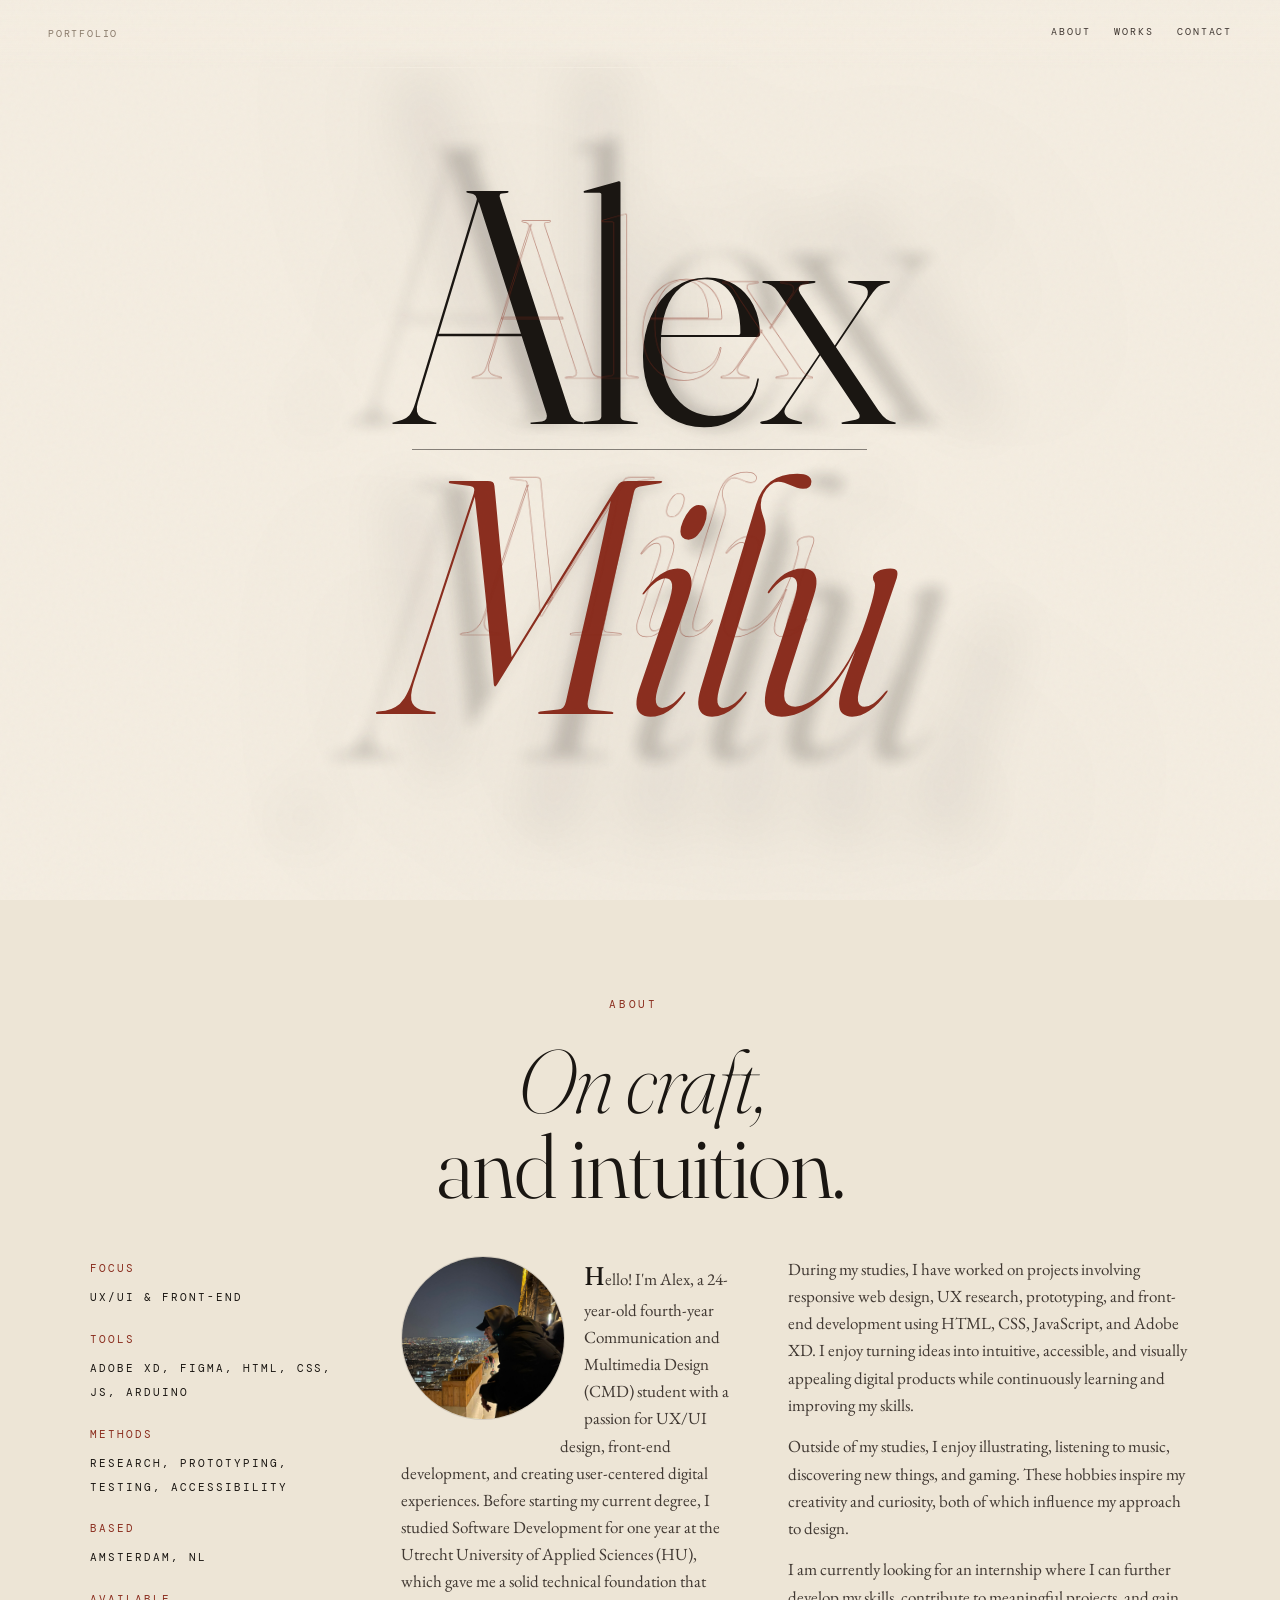
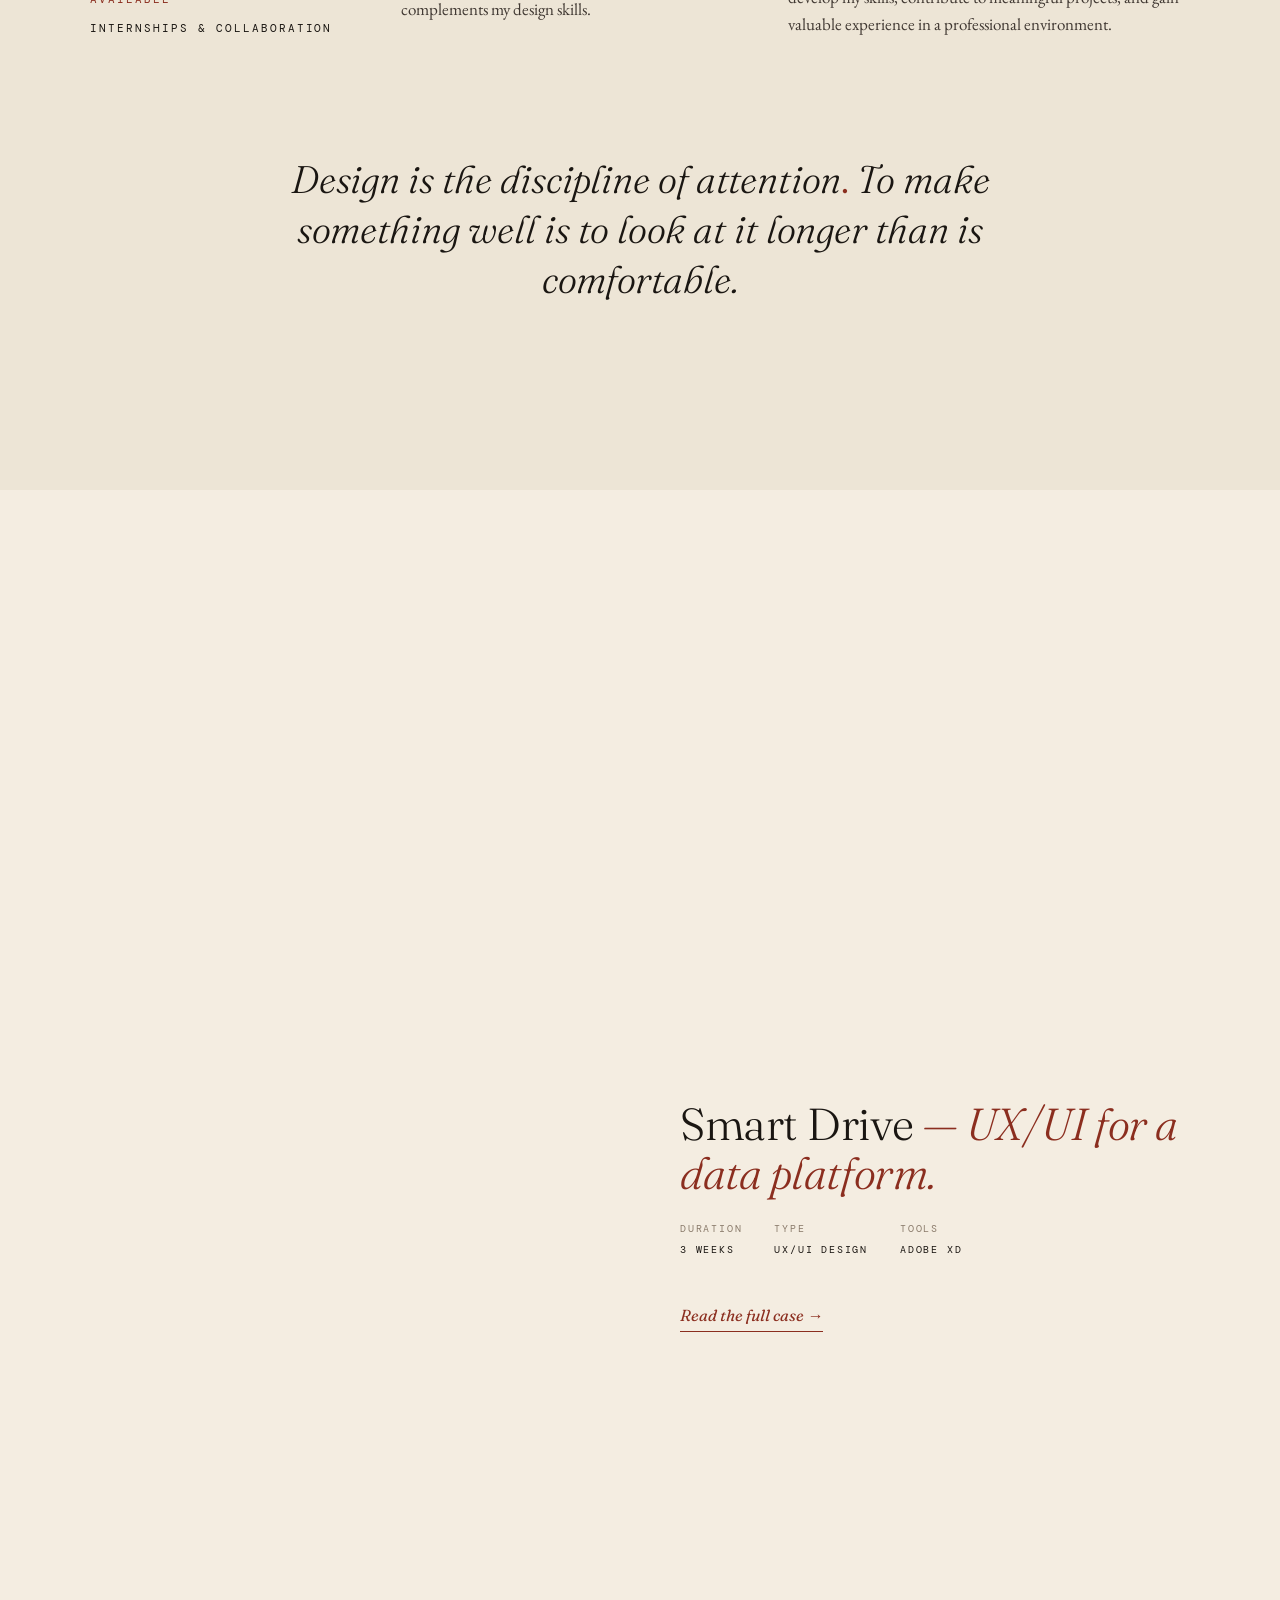
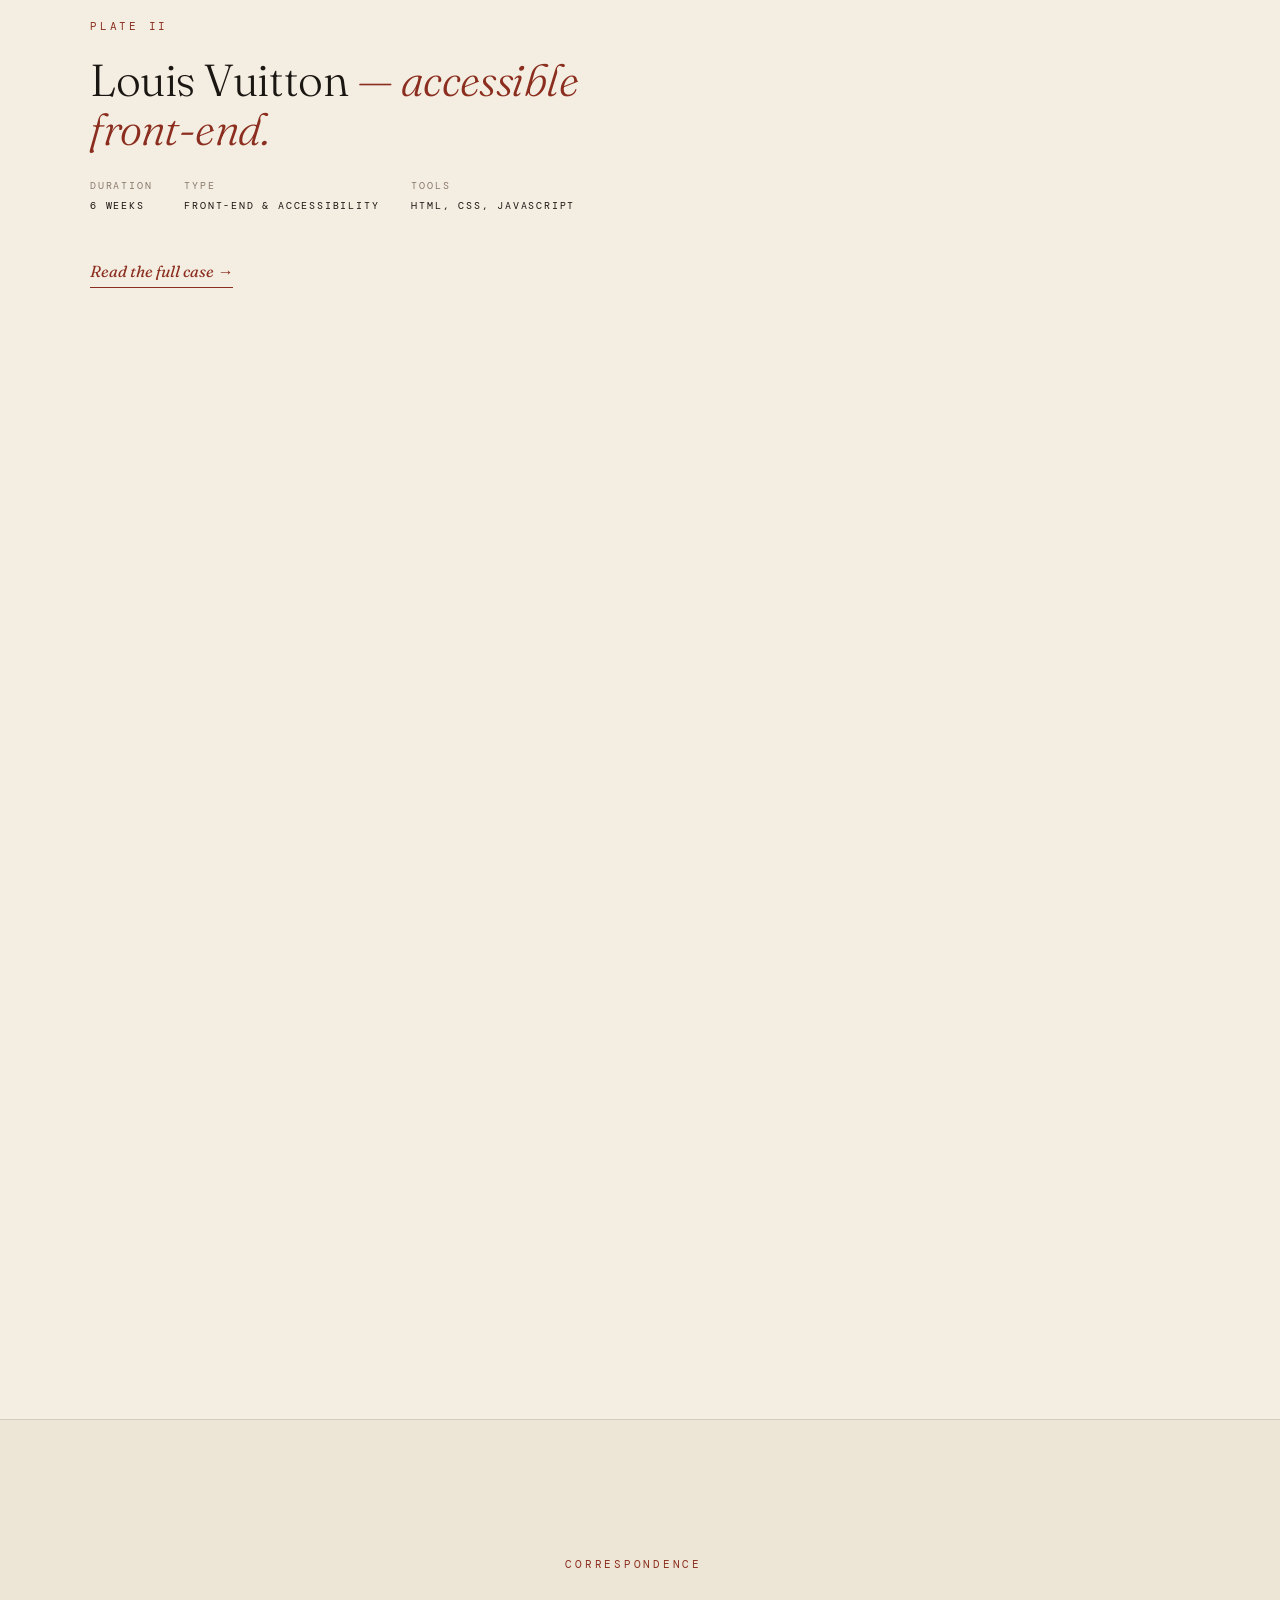
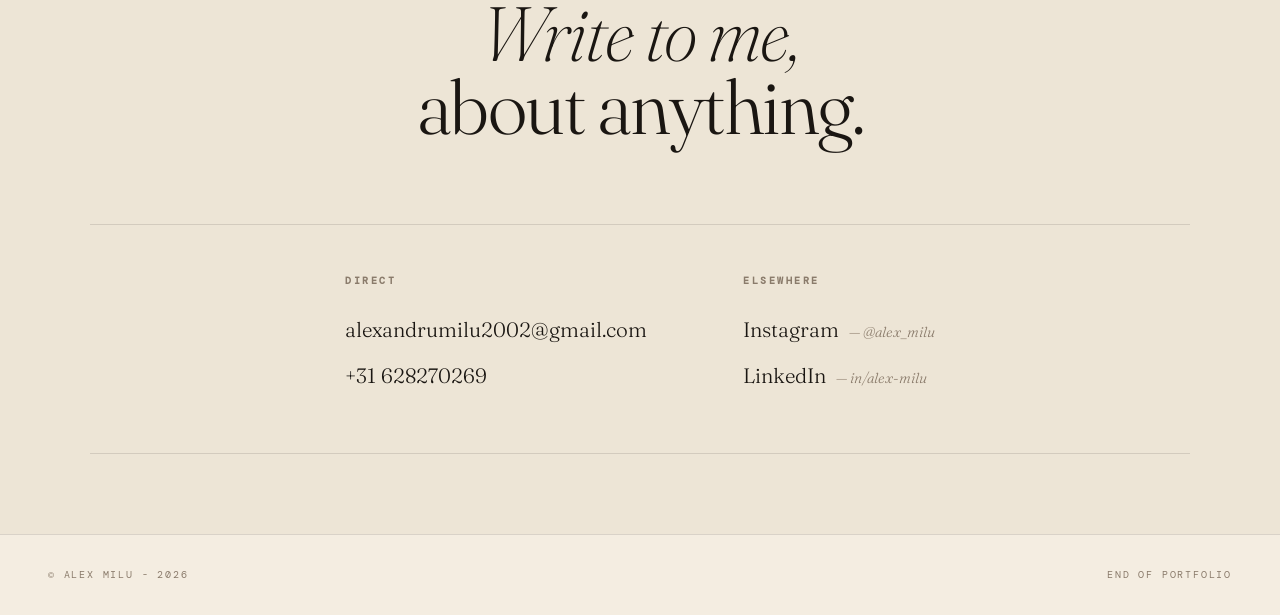
==== index.html @ ef646b9c "aaa" ====
<!DOCTYPE html>
<html lang="en">
<head>
<meta charset="UTF-8">
<meta name="viewport" content="width=device-width, initial-scale=1.0">
<title>Alex Milu Portfolio</title>
<meta name="description" content="UX/UI &amp; front-end portfolio by Alex Milu.">

<link rel="preconnect" href="https://fonts.googleapis.com">
<link rel="preconnect" href="https://fonts.gstatic.com" crossorigin>
<link href="https://fonts.googleapis.com/css2?family=Fraunces:ital,opsz,wght@0,9..144,200;0,9..144,300;0,9..144,400;0,9..144,500;1,9..144,200;1,9..144,300;1,9..144,400&family=EB+Garamond:ital,wght@0,400;0,500;1,400;1,500&family=DM+Mono:wght@300;400&display=swap" rel="stylesheet">

<link rel="stylesheet" href="styles.css">
</head>
<body>

<div class="curtain"></div>
<div class="progress" id="progress"></div>

<header class="mast" id="mast">
  <a href="#" class="mast-l">Portfolio</a>
  <nav class="mast-r">
    <a href="#about">About</a>
    <a href="#works">Works</a>
    <a href="#contact">Contact</a>
  </nav>
</header>

<!-- HERO -->
<section id="hero">

  <div class="pl-stage" id="plStage">
    <div class="pl-layer" data-l="0"><span class="nl nl-a">Alex</span><span class="nl nl-m">Milu</span></div>
    <div class="pl-layer" data-l="1"><span class="nl nl-a">Alex</span><span class="nl nl-m">Milu</span></div>
    <div class="pl-layer" data-l="2"><span class="nl nl-a">Alex</span><span class="nl nl-m">Milu</span></div>
    <div class="pl-layer" data-l="3">
      <span class="nl nl-a" data-letters>Alex</span>
      <div class="nl-rule"></div>
      <span class="nl nl-m" data-letters>Milu</span>
    </div>
    <div class="pl-layer" data-l="4">
      <svg class="st-svg" viewBox="0 0 1200 320" width="clamp(70vw,82vw,1100px)" xmlns="http://www.w3.org/2000/svg"><text x="600" y="230" text-anchor="middle" style="font-size:280px;letter-spacing:-7px">Alex</text></svg>
      <svg class="st-svg" viewBox="0 0 1200 320" width="clamp(70vw,82vw,1100px)" xmlns="http://www.w3.org/2000/svg" style="margin-top:-.05em"><text x="600" y="230" text-anchor="middle" font-style="italic" style="font-size:280px;letter-spacing:-7px">Milu</text></svg>
    </div>
  </div>

</section>


<!-- ABOUT -->
<section id="about">
  <div class="ab-wrap">
    <div class="ab-head rv">
      <span class="sec-num">About</span>
      <h2 class="split-words"><em>On craft,</em><br><strong>and intuition.</strong></h2>
    </div>

    <div class="ab-grid">
      <aside class="ab-side rv">
        <div><span>Focus</span><strong>UX/UI &amp; front-end</strong></div>
        <div><span>Tools</span><strong>Adobe XD, Figma, HTML, CSS, JS, Arduino</strong></div>
        <div><span>Methods</span><strong>Research, prototyping, testing, accessibility</strong></div>
        <div><span>Based</span><strong>Amsterdam, NL</strong></div>
        <div><span>Available</span><strong>Internships &amp; collaboration</strong></div>
      </aside>
      <div class="ab-middle rv">
        <figure class="ab-photo"><img src="images/pfp.jpg" alt="Portrait of Alex Milu"></figure>
        <p><span class="lead-letter">H</span>ello! I'm Alex, a 24-year-old fourth-year Communication and Multimedia Design (CMD) student with a passion for UX/UI design, front-end development, and creating user-centered digital experiences. Before starting my current degree, I studied Software Development for one year at the Utrecht University of Applied Sciences (HU), which gave me a solid technical foundation that complements my design skills.</p>
      </div>
      <div class="ab-body rv d1">
        <p>During my studies, I have worked on projects involving responsive web design, UX research, prototyping, and front-end development using HTML, CSS, JavaScript, and Adobe XD. I enjoy turning ideas into intuitive, accessible, and visually appealing digital products while continuously learning and improving my skills.</p>
        <p>Outside of my studies, I enjoy illustrating, listening to music, discovering new things, and gaming. These hobbies inspire my creativity and curiosity, both of which influence my approach to design.</p>
        <p>I am currently looking for an internship where I can further develop my skills, contribute to meaningful projects, and gain valuable experience in a professional environment.</p>
      </div>
    </div>

    <blockquote class="pull-q rv split-words">
      Design is the discipline of attention<em>.</em> To make something well is to look at it longer than is comfortable.
    </blockquote>
  </div>
</section>

<div class="divider rv"><div class="ln"></div><span>✦</span><div class="ln r"></div></div>

<!-- WORKS -->
<section id="works">
  <div class="wk-wrap">
    <div class="wk-head rv">
      <span class="sec-num">Selected Works</span>
      <h2 class="split-words"><em>Plates I — III</em></h2>
    </div>

    <article class="plate rv" id="plate-01">
      <div class="plate-numeral">I</div>
      <div class="plate-img-wrap">
        <div class="plate-img" style="aspect-ratio:16/9">
          <div class="art-frame">
            <div class="art" data-pspeed="0.04">
              <img src="images/SmartDriveDesktop1.png" alt="AutoInsight desktop interface — vehicle listing with filters and search results" class="plate-photo">
            </div>
          </div>
        </div>
      </div>
      <div class="plate-text">
        <span class="plate-num">Plate I</span>
        <h3>Smart Drive <em>— UX/UI for a data platform.</em></h3>
        <div class="plate-meta">
          <span>Duration<strong>3 weeks</strong></span>
          <span>Type<strong>UX/UI design</strong></span>
          <span>Tools<strong>Adobe XD</strong></span>
        </div>
        <a href="case-smartdrive.html" class="plate-link">Read the full case →</a>
      </div>
    </article>

    <article class="plate flip rv" id="plate-02">
      <div class="plate-numeral">II</div>
      <div class="plate-img-wrap">
        <div class="plate-img" style="aspect-ratio:472/906;max-width:280px;margin:0 auto">
          <div class="art-frame">
            <div class="art" data-pspeed="0.04">
              <img src="images/LouisVuitton1.png" alt="Louis Vuitton coded homepage — Holiday Gifts hero carousel" class="plate-photo">
            </div>
          </div>
        </div>
      </div>
      <div class="plate-text">
        <span class="plate-num">Plate II</span>
        <h3>Louis Vuitton <em>— accessible front-end.</em></h3>
        <div class="plate-meta">
          <span>Duration<strong>6 weeks</strong></span>
          <span>Type<strong>Front-end &amp; accessibility</strong></span>
          <span>Tools<strong>HTML, CSS, JavaScript</strong></span>
        </div>
        <a href="case-louisvuitton.html" class="plate-link">Read the full case →</a>
      </div>
    </article>

    <article class="plate rv" id="plate-03">
      <div class="plate-numeral">III</div>
      <div class="plate-img-wrap">
        <div class="plate-img" style="aspect-ratio:712/537">
          <div class="art-frame">
            <div class="art" data-pspeed="0.04">
              <img src="images/NightShift1.png" alt="NightShift physical prototype — a lit cityscape artwork with a remote control" class="plate-photo">
            </div>
          </div>
        </div>
      </div>
      <div class="plate-text">
        <span class="plate-num">Plate III</span>
        <h3>NightShift <em>— a tangible habit tracker.</em></h3>
        <div class="plate-meta">
          <span>Duration<strong>8 weeks</strong></span>
          <span>Type<strong>UX design &amp; prototyping</strong></span>
          <span>Tools<strong>Arduino, laser cutter</strong></span>
        </div>
        <a href="case-nightshift.html" class="plate-link">Read the full case →</a>
      </div>
    </article>
  </div>
</section>

<div class="divider rv"><div class="ln"></div><span>✦</span><div class="ln r"></div></div>

<!-- CONTACT -->
<section id="contact">
  <div class="cn-wrap">
    <div class="cn-head rv">
      <span class="sec-num">Correspondence</span>
      <h2 class="split-words"><em>Write to me,</em><br><strong>about anything.</strong></h2>
    </div>

    <div class="cn-grid">
      <div class="cn-col rv">
        <h4>Direct</h4>
        <a href="mailto:alexandrumilu2002@gmail.com">alexandrumilu2002@gmail.com</a>
        <a href="tel:+31628270269">+31 628270269</a>
      </div>
      <div class="cn-col rv d1">
        <h4>Elsewhere</h4>
        <a href="https://www.instagram.com/alex_milu/">Instagram <em>— @alex_milu</em></a>
        <a href="https://www.linkedin.com/in/alex-milu-3b8a44358/">LinkedIn <em>— in/alex-milu</em></a>
      </div>
    </div>
  </div>
</section>

<footer>
  <span>© Alex Milu - 2026</span>
  <span>End of Portfolio</span>
</footer>
<script src="script.js" defer></script>
</body>
</html>
---- styles.css ----
*,*::before,*::after{margin:0;padding:0;box-sizing:border-box}
:root{
  --paper:#f4ede1;
  --paper-2:#ede5d6;
  --ink:#1a1612;
  --ink-soft:#403832;
  --muted:#8a7b6b;
  --line:rgba(26,22,18,0.12);
  --line-soft:rgba(26,22,18,0.06);
  --accent:#8b2e1f;
  --font-d:'Fraunces','Times New Roman',serif;
  --font-b:'EB Garamond',Georgia,serif;
  --font-m:'DM Mono',monospace;
  --ease-soft:cubic-bezier(.16,1,.3,1);
  --ease-pop:cubic-bezier(.2,.85,.2,1.04);
}
html{scroll-behavior:smooth}
body{background:var(--paper);color:var(--ink);font-family:var(--font-b);font-size:18px;line-height:1.6;overflow-x:hidden;-webkit-font-smoothing:antialiased}

/* PAGE-LOAD CURTAIN */
.curtain{position:fixed;inset:0;background:var(--paper);z-index:9000;transform-origin:top;animation:curtainUp 1.4s cubic-bezier(.86,0,.07,1) .2s forwards;pointer-events:none}
@keyframes curtainUp{
  0%{transform:scaleY(1)}
  100%{transform:scaleY(0)}
}

/* PAPER TEXTURE */
body::before{content:'';position:fixed;inset:0;pointer-events:none;z-index:1000;background-image:url("data:image/svg+xml,%3Csvg viewBox='0 0 256 256' xmlns='http://www.w3.org/2000/svg'%3E%3Cfilter id='n'%3E%3CfeTurbulence type='fractalNoise' baseFrequency='.85' numOctaves='3' stitchTiles='stitch'/%3E%3C/filter%3E%3Crect width='100%25' height='100%25' filter='url(%23n)' opacity='.06'/%3E%3C/svg%3E");mix-blend-mode:multiply;opacity:.5}

/* PROGRESS BAR */
.progress{position:fixed;top:0;left:0;height:2px;background:var(--accent);z-index:600;width:0;will-change:width;transition:width .15s ease-out}

/* MASTHEAD */
.mast{position:fixed;top:0;left:0;right:0;z-index:300;display:grid;grid-template-columns:auto 1fr;align-items:center;padding:1.5rem 3rem;background:linear-gradient(to bottom,var(--paper) 0%,rgba(244,237,225,0.92) 70%,transparent 100%);border-bottom:1px solid transparent;transition:border-color .4s}
.mast.on{border-color:var(--line)}
.mast-l,.mast-r{font-family:var(--font-m);font-size:10px;letter-spacing:.18em;text-transform:uppercase;color:var(--muted)}
.mast-l{opacity:0;text-decoration:none;transition:color .3s;animation:fadeIn 1s ease 1.4s forwards}
.mast-l:hover{color:var(--accent)}
.mast-r{text-align:right;display:flex;gap:1.5rem;justify-content:flex-end;opacity:0;animation:fadeIn 1s ease 1.5s forwards}
.mast-r a{position:relative;color:var(--ink-soft);text-decoration:none;padding-bottom:3px;overflow:hidden}
.mast-r a::after{content:'';position:absolute;bottom:0;left:0;width:100%;height:1px;background:var(--accent);transform:scaleX(0);transform-origin:right;transition:transform .5s var(--ease-soft)}
.mast-r a:hover{color:var(--accent)}
.mast-r a:hover::after{transform:scaleX(1);transform-origin:left}

/* ── HERO ── */
#hero{position:relative;height:100vh;display:flex;align-items:center;justify-content:center;overflow:hidden;perspective:1400px}

@keyframes fadeIn{to{opacity:1}}

.pl-stage{position:absolute;inset:0;display:flex;align-items:center;justify-content:center;will-change:opacity;perspective:1200px}
.pl-layer{position:absolute;display:flex;flex-direction:column;align-items:center;pointer-events:none;will-change:transform,opacity;user-select:none;transform-style:preserve-3d}

/* Layer initial states (entrance handled by JS for layers 0-2,4; layer 3 letters animate via CSS) */
.pl-layer[data-l="0"],
.pl-layer[data-l="1"],
.pl-layer[data-l="2"],
.pl-layer[data-l="4"]{opacity:0}
.pl-layer[data-l="3"]{opacity:1}

/* Layer visual treatments */
.pl-layer[data-l="0"] .nl{filter:blur(50px);opacity:.05;color:var(--ink)}
.pl-layer[data-l="1"] .nl{filter:blur(20px);opacity:.10;color:var(--ink)}
.pl-layer[data-l="2"] .nl{filter:blur(6px);opacity:.18;color:var(--ink)}
.pl-layer[data-l="3"] .nl-a{color:var(--ink)}
.pl-layer[data-l="3"] .nl-m{color:var(--accent)}
.pl-layer[data-l="4"]{opacity:.55}

.nl{font-family:var(--font-d);font-size:clamp(20vw,26vw,26rem);font-weight:300;line-height:.85;letter-spacing:-.025em;display:block;margin:0}
.nl-a{font-style:normal;font-weight:300}
.nl-m{font-style:italic;font-weight:300}

/* ── DRAMATIC LETTER ENTRANCE on layer 3 ── */
.pl-layer[data-l="3"] .ltr{
  display:inline-block;
  opacity:0;
  transform:translateY(.85em) rotateX(75deg);
  transform-origin:center bottom;
  filter:blur(14px);
  animation:letterFall 1.6s var(--ease-pop) forwards;
  animation-delay:var(--d,0s);
}
@keyframes letterFall{
  to{opacity:1;transform:translateY(0) rotateX(0);filter:blur(0)}
}

/* Hairline rule between Alex/Milu — grows wide then settles */
.nl-rule{width:90%;height:1px;background:var(--ink);opacity:0;margin:.18em 0;transform:scaleX(0);transform-origin:center;animation:ruleDraw 1.8s var(--ease-soft) 1.4s forwards}
@keyframes ruleDraw{
  0%{transform:scaleX(0);opacity:0}
  60%{transform:scaleX(1.05);opacity:.6}
  100%{transform:scaleX(1);opacity:.5}
}

/* SVG stroke calligraphy draw */
.st-svg{display:block;overflow:visible}
.st-svg text{fill:none;stroke:var(--accent);stroke-width:.8;font-family:'Fraunces',serif;font-weight:300;stroke-dasharray:1800;stroke-dashoffset:1800;animation:inkDraw 3.4s cubic-bezier(.65,0,.35,1) 1.5s forwards}
@keyframes inkDraw{to{stroke-dashoffset:0}}

/* ── SECTIONS SHARED ── */
section{position:relative;z-index:5}
.sec-num{font-family:var(--font-m);font-size:11px;letter-spacing:.25em;text-transform:uppercase;color:var(--accent);margin-bottom:1.5rem;display:inline-flex;align-items:center;gap:.8rem;opacity:0;transform:translateY(15px);transition:opacity .9s ease, transform .9s var(--ease-soft)}
.sec-num::after{content:'';display:inline-block;width:0;height:1px;background:var(--accent);transition:width 1.2s var(--ease-soft) .5s}
.rv.on .sec-num{opacity:1;transform:translateY(0)}
.rv.on .sec-num::after{width:60px}

/* Ornament dividers */
.divider{display:flex;align-items:center;justify-content:center;gap:1.5rem;padding:5rem 3rem;max-width:1100px;margin:0 auto}
.divider span{font-family:var(--font-d);font-style:italic;color:var(--accent);font-size:1.6rem;opacity:0;transform:rotate(-90deg) scale(.3);transition:opacity 1s ease .4s, transform 1.2s var(--ease-pop) .4s}
.divider .ln{flex:1;height:1px;background:var(--line);transform:scaleX(0);transform-origin:right;transition:transform 1.4s var(--ease-soft)}
.divider .ln.r{transform-origin:left}
.divider.on span{opacity:.7;transform:rotate(0) scale(1)}
.divider.on .ln{transform:scaleX(1)}

/* ── ABOUT ── */
#about{padding:5.5rem 3rem;background:var(--paper-2)}
.ab-wrap{max-width:1100px;margin:0 auto}
.ab-head{text-align:center;margin-bottom:3rem}
.ab-head h2{font-family:var(--font-d);font-size:clamp(3rem,7vw,6rem);font-weight:200;line-height:.95;font-style:italic;letter-spacing:-.02em}
.ab-head h2 strong{font-weight:300;font-style:normal}

.ab-grid{display:grid;grid-template-columns:.85fr 1.1fr 1.3fr;gap:3rem;margin-top:2.5rem;align-items:start}
.ab-side{font-family:var(--font-m);font-size:11px;letter-spacing:.18em;text-transform:uppercase;line-height:2.2;color:var(--muted)}

.ab-photo{width:164px;height:164px;border-radius:50%;overflow:hidden;border:1px solid var(--line);float:left;shape-outside:circle(50%);shape-margin:1.2rem;margin:0 1.2rem 1rem 0}
.ab-photo img{width:100%;height:100%;object-fit:cover;display:block}

.ab-side div{margin-bottom:1.1rem;opacity:0;transform:translateX(-30px);transition:opacity .9s var(--ease-soft),transform .9s var(--ease-soft)}
.ab-side.on div{opacity:1;transform:translateX(0)}
.ab-side.on div:nth-child(1){transition-delay:.1s}
.ab-side.on div:nth-child(2){transition-delay:.22s}
.ab-side.on div:nth-child(3){transition-delay:.34s}
.ab-side.on div:nth-child(4){transition-delay:.46s}
.ab-side.on div:nth-child(5){transition-delay:.58s}
.ab-side div>span{color:var(--accent)}
.ab-side strong{display:block;color:var(--ink);font-weight:400;margin-top:.3rem}

.ab-middle,.ab-body{font-family:var(--font-b);font-size:17px;line-height:1.6;color:var(--ink-soft)}
.ab-middle p::after{content:'';display:block;clear:both}
.lead-letter{font-size:1.5em;font-family:var(--font-d);color:var(--ink)}
.ab-body p{margin-bottom:.9rem;break-inside:avoid}

.pull-q{margin:3rem auto;max-width:800px;text-align:center;font-family:var(--font-d);font-size:clamp(1.8rem,3vw,2.6rem);font-style:italic;font-weight:300;line-height:1.3;color:var(--ink);position:relative;padding:1.5rem 0}
.pull-q::before,.pull-q::after{content:'';display:block;height:1px;width:0;background:var(--accent);margin:0 auto;transition:width 1.4s var(--ease-soft) .5s}
.pull-q::before{margin-bottom:1.5rem}
.pull-q::after{margin-top:1.5rem}
.pull-q.on::before,.pull-q.on::after{width:80px}
.pull-q em{font-style:normal;color:var(--accent)}

/* ── WORKS ── */
#works{padding:8rem 3rem;background:var(--paper)}
.wk-wrap{max-width:1100px;margin:0 auto}
.wk-head{text-align:center;margin-bottom:6rem}
.wk-head h2{font-family:var(--font-d);font-size:clamp(3rem,7vw,6rem);font-weight:200;line-height:.95;font-style:italic;letter-spacing:-.02em}

.plate{display:grid;grid-template-columns:1fr 1fr;gap:5rem;align-items:center;margin-bottom:9rem;position:relative}
.plate.flip .plate-img-wrap{order:2}
.plate.flip .plate-text{order:1}

/* Ghost roman numeral — slides + scales */
.plate-numeral{position:absolute;font-family:var(--font-d);font-style:italic;font-weight:200;font-size:clamp(12rem,22vw,22rem);line-height:1;color:var(--accent);opacity:0;pointer-events:none;z-index:0;letter-spacing:.3em;top:50%;transition:opacity 1.8s ease .3s, letter-spacing 2s var(--ease-soft) .3s, transform 2s var(--ease-soft) .3s}
.plate:not(.flip) .plate-numeral{right:-2rem;transform:translateY(-50%) translateX(80px) scale(1.5)}
.plate.flip .plate-numeral{left:-2rem;transform:translateY(-50%) translateX(-80px) scale(1.5)}
.plate.on:not(.flip) .plate-numeral,
.plate.on.flip .plate-numeral{opacity:.06;letter-spacing:-.05em;transform:translateY(-50%) translateX(0) scale(1)}
.plate-text,.plate-img-wrap{position:relative;z-index:1}

/* Image — clip-path wipe + scale-in */
.plate-img-wrap{position:relative}
.plate-img{aspect-ratio:4/5;background:var(--paper-2);border:1px solid var(--line);position:relative;overflow:hidden;clip-path:inset(0 0 100% 0);transition:clip-path 2s cubic-bezier(.65,0,.35,1)}
.plate.on .plate-img{clip-path:inset(0 0 0 0)}

/* Art frame — scale-down on entrance */
.art-frame{position:absolute;inset:0;transform:scale(1.15);transition:transform 2.4s var(--ease-soft)}
.plate.on .art-frame{transform:scale(1)}

/* Art — JS-driven inner parallax (subtle for real photos) */
.art{position:absolute;inset:0;display:flex;align-items:center;justify-content:center;will-change:transform}

/* Real photo inside .art — contain so nothing is cropped */
.plate-photo{width:100%;height:100%;object-fit:contain;display:block}

/* ── PLATE TEXT — staggered cascade ── */
.plate-text > *{opacity:0;transform:translateY(28px);transition:opacity 1s var(--ease-soft), transform 1s var(--ease-soft)}
.plate.on .plate-text > *{opacity:1;transform:translateY(0)}
.plate.on .plate-text > .plate-num{transition-delay:.5s}
.plate.on .plate-text > h3{transition-delay:.7s}
.plate.on .plate-text > .plate-meta{transition-delay:.9s}
.plate.on .plate-text > .plate-link{transition-delay:1.1s}

.plate-text .plate-num{font-family:var(--font-m);font-size:11px;letter-spacing:.25em;text-transform:uppercase;color:var(--accent);margin-bottom:1.2rem;display:inline-flex;align-items:center;gap:.8rem}
.plate-text .plate-num::after{content:'';display:inline-block;width:0;height:1px;background:var(--accent);transition:width 1.1s var(--ease-soft) 1.1s}
.plate.on .plate-text .plate-num::after{width:40px}

.plate-text h3{font-family:var(--font-d);font-size:clamp(2rem,3.5vw,3rem);font-weight:300;line-height:1.1;margin-bottom:1.5rem;letter-spacing:-.01em}
.plate-text h3 em{font-style:italic;color:var(--accent)}

.plate-meta{font-family:var(--font-m);font-size:10px;letter-spacing:.18em;text-transform:uppercase;color:var(--muted);margin-bottom:1.8rem;display:flex;gap:2rem;flex-wrap:wrap}
.plate-meta span{display:flex;flex-direction:column;gap:.3rem}
.plate-meta span strong{color:var(--ink);font-weight:400}

.plate-link{position:relative;display:inline-block;margin-top:1rem;font-family:var(--font-d);font-style:italic;font-size:1rem;color:var(--accent);text-decoration:none;padding-bottom:3px;will-change:transform;transition:transform .4s var(--ease-soft)}
.plate-link::after{content:'';position:absolute;bottom:0;left:0;width:100%;height:1px;background:var(--accent);transform:scaleX(1);transform-origin:right;transition:transform .5s var(--ease-soft)}
.plate-link:hover::after{transform:scaleX(0);transform-origin:left;transition-delay:0s}
.plate-link::before{content:'';position:absolute;bottom:0;left:0;width:100%;height:1px;background:var(--accent);transform:scaleX(0);transform-origin:left;transition:transform .5s var(--ease-soft) .25s}
.plate-link:hover::before{transform:scaleX(1)}

/* ── CONTACT ── */
#contact{padding:8rem 3rem 5rem;background:var(--paper-2);border-top:1px solid var(--line)}
.cn-wrap{max-width:1100px;margin:0 auto}
.cn-head{text-align:center;margin-bottom:5rem}
.cn-head h2{font-family:var(--font-d);font-size:clamp(3rem,6vw,5.5rem);font-weight:200;font-style:italic;line-height:.95;letter-spacing:-.02em}
.cn-head h2 strong{font-weight:300;font-style:normal}

.cn-grid{display:flex;justify-content:center;gap:6rem;border-top:1px solid var(--line);border-bottom:1px solid var(--line);padding:3rem 0}
.cn-col h4{font-family:var(--font-m);font-size:10px;letter-spacing:.25em;text-transform:uppercase;color:var(--muted);margin-bottom:1.5rem;opacity:0;transform:translateY(10px);transition:opacity .8s ease, transform .8s var(--ease-soft)}
.cn-col.on h4{opacity:1;transform:translateY(0)}

.cn-col a{position:relative;display:block;font-family:var(--font-d);font-size:1.3rem;font-weight:300;color:var(--ink);text-decoration:none;margin-bottom:.6rem;padding-bottom:3px;width:fit-content;opacity:0;transform:translateY(20px);transition:color .3s,transform .4s var(--ease-soft), opacity .9s ease;will-change:transform}
.cn-col.on a{opacity:1;transform:translateY(0)}
.cn-col.on a:nth-of-type(1){transition-delay:.2s}
.cn-col.on a:nth-of-type(2){transition-delay:.32s}
.cn-col.on a:nth-of-type(3){transition-delay:.44s}
.cn-col a::after{content:'';position:absolute;bottom:0;left:0;width:100%;height:1px;background:var(--accent);transform:scaleX(0);transform-origin:right;transition:transform .5s var(--ease-soft)}
.cn-col a:hover{color:var(--accent)}
.cn-col a:hover::after{transform:scaleX(1);transform-origin:left}
.cn-col a em{font-style:italic;color:var(--muted);font-size:.9rem;margin-left:.3rem}

.colophon{margin-top:5rem;text-align:center;font-family:var(--font-d);font-style:italic;font-weight:300;font-size:14px;color:var(--muted);line-height:1.8}
.colophon strong{color:var(--ink);font-style:normal;font-weight:400;font-family:var(--font-m);font-size:10px;letter-spacing:.2em;text-transform:uppercase;display:block;margin-bottom:1rem}

footer{padding:2rem 3rem;background:var(--paper);border-top:1px solid var(--line);display:flex;justify-content:space-between;font-family:var(--font-m);font-size:10px;letter-spacing:.18em;text-transform:uppercase;color:var(--muted)}

/* ── CASE PAGES ── */
.case{max-width:1100px;margin:0 auto;padding:9rem 3rem 5rem}
.case-back{display:inline-block;font-family:var(--font-m);font-size:11px;letter-spacing:.18em;text-transform:uppercase;color:var(--muted);text-decoration:none;margin-bottom:2.5rem;padding-bottom:3px;border-bottom:1px solid transparent;transition:color .3s,border-color .3s}
.case-back:hover{color:var(--accent);border-color:var(--accent)}

.case-head{margin-bottom:4rem}
.case-head .sec-num{opacity:1;transform:none}
.case-head h1{font-family:var(--font-d);font-weight:300;line-height:1.05;letter-spacing:-.02em;margin:1rem 0 2rem}
.case-head h1 em{font-style:italic;font-size:clamp(2.6rem,6vw,4.5rem)}
.case-head h1 strong{display:block;font-weight:300;font-style:italic;color:var(--accent);font-size:clamp(1.4rem,3vw,2rem);margin-top:.6rem}

.case-media{margin-bottom:4rem}
.case-main-img{background:var(--paper-2);border:1px solid var(--line);display:flex;align-items:center;justify-content:center;padding:1.5rem}
.case-main-img img{display:block;width:auto;height:auto;max-width:100%;max-height:70vh}
.case-thumbs{display:flex;flex-wrap:wrap;align-items:flex-start;gap:1rem;margin-top:1rem}
.case-thumbs img{display:block;width:auto;height:auto;max-width:100%;max-height:46vh;background:var(--paper-2);border:1px solid var(--line);padding:.75rem}

/* Row of equal-billing images (e.g. same-shaped screenshots shown side by side) */
.case-row{display:flex;flex-wrap:wrap;justify-content:center;align-items:flex-start;gap:1.5rem}
.case-row img{display:block;width:auto;height:auto;max-width:100%;max-height:65vh;background:var(--paper-2);border:1px solid var(--line);padding:.75rem}
.case-cap{font-family:var(--font-d);font-style:italic;font-weight:300;font-size:13px;color:var(--muted);margin-top:.8rem;display:flex;justify-content:space-between;border-top:1px solid var(--line-soft);padding-top:.7rem}
.case-cap span{font-family:var(--font-m);font-style:normal;letter-spacing:.15em;text-transform:uppercase;font-size:10px}

.case-body{max-width:720px;margin:0 auto 4rem;font-family:var(--font-b);font-size:18px;line-height:1.8;color:var(--ink-soft)}
.case-body p{margin-bottom:1.4rem}

.case-nav{display:flex;justify-content:space-between;max-width:720px;margin:0 auto;padding-top:2rem;border-top:1px solid var(--line)}

@media(max-width:768px){
  .case{padding:7rem 1.5rem 3rem}
  .case-nav{flex-direction:column;gap:1rem}
  .case-main-img img{max-height:55vh}
  .case-thumbs img{max-height:38vh}
  .case-row img{max-height:50vh}
}

/* ── REVEAL: word-by-word — DRAMATIC ── */
.split-words .rw{display:inline-block;opacity:0;transform:translateY(1.1em) rotate(-5deg);transform-origin:50% 100%;transition:opacity 1.1s var(--ease-soft), transform 1.2s var(--ease-pop);will-change:opacity,transform}
.split-words.on .rw{opacity:1;transform:translateY(0) rotate(0)}

/* ── REVEAL: simple ── */
.rv{opacity:0;transform:translateY(40px);transition:opacity 1.1s ease,transform 1.2s var(--ease-soft)}
.rv.on{opacity:1;transform:translateY(0)}
.rv.d1{transition-delay:.2s}.rv.d2{transition-delay:.4s}

@media(max-width:768px){
  .mast{grid-template-columns:auto 1fr;padding:1.2rem 1.5rem}
  #hero{padding:0 1rem}
  #about,#works,#contact{padding:5rem 1.5rem}
  .ab-grid{grid-template-columns:1fr;gap:2rem}
  .cn-grid{flex-direction:column;align-items:center;gap:2rem}
  .cn-col{display:flex;flex-direction:column;align-items:center}
  .plate,.plate.flip{grid-template-columns:1fr;gap:2rem;margin-bottom:5rem}
  .plate.flip .plate-img-wrap{order:1}
  .plate.flip .plate-text{order:2}
  .plate-numeral{font-size:8rem;opacity:.04 !important}
  .plate:not(.flip) .plate-numeral{right:-1rem}
  .plate.flip .plate-numeral{left:-1rem}
  footer{flex-direction:column;gap:.5rem;text-align:center}
}
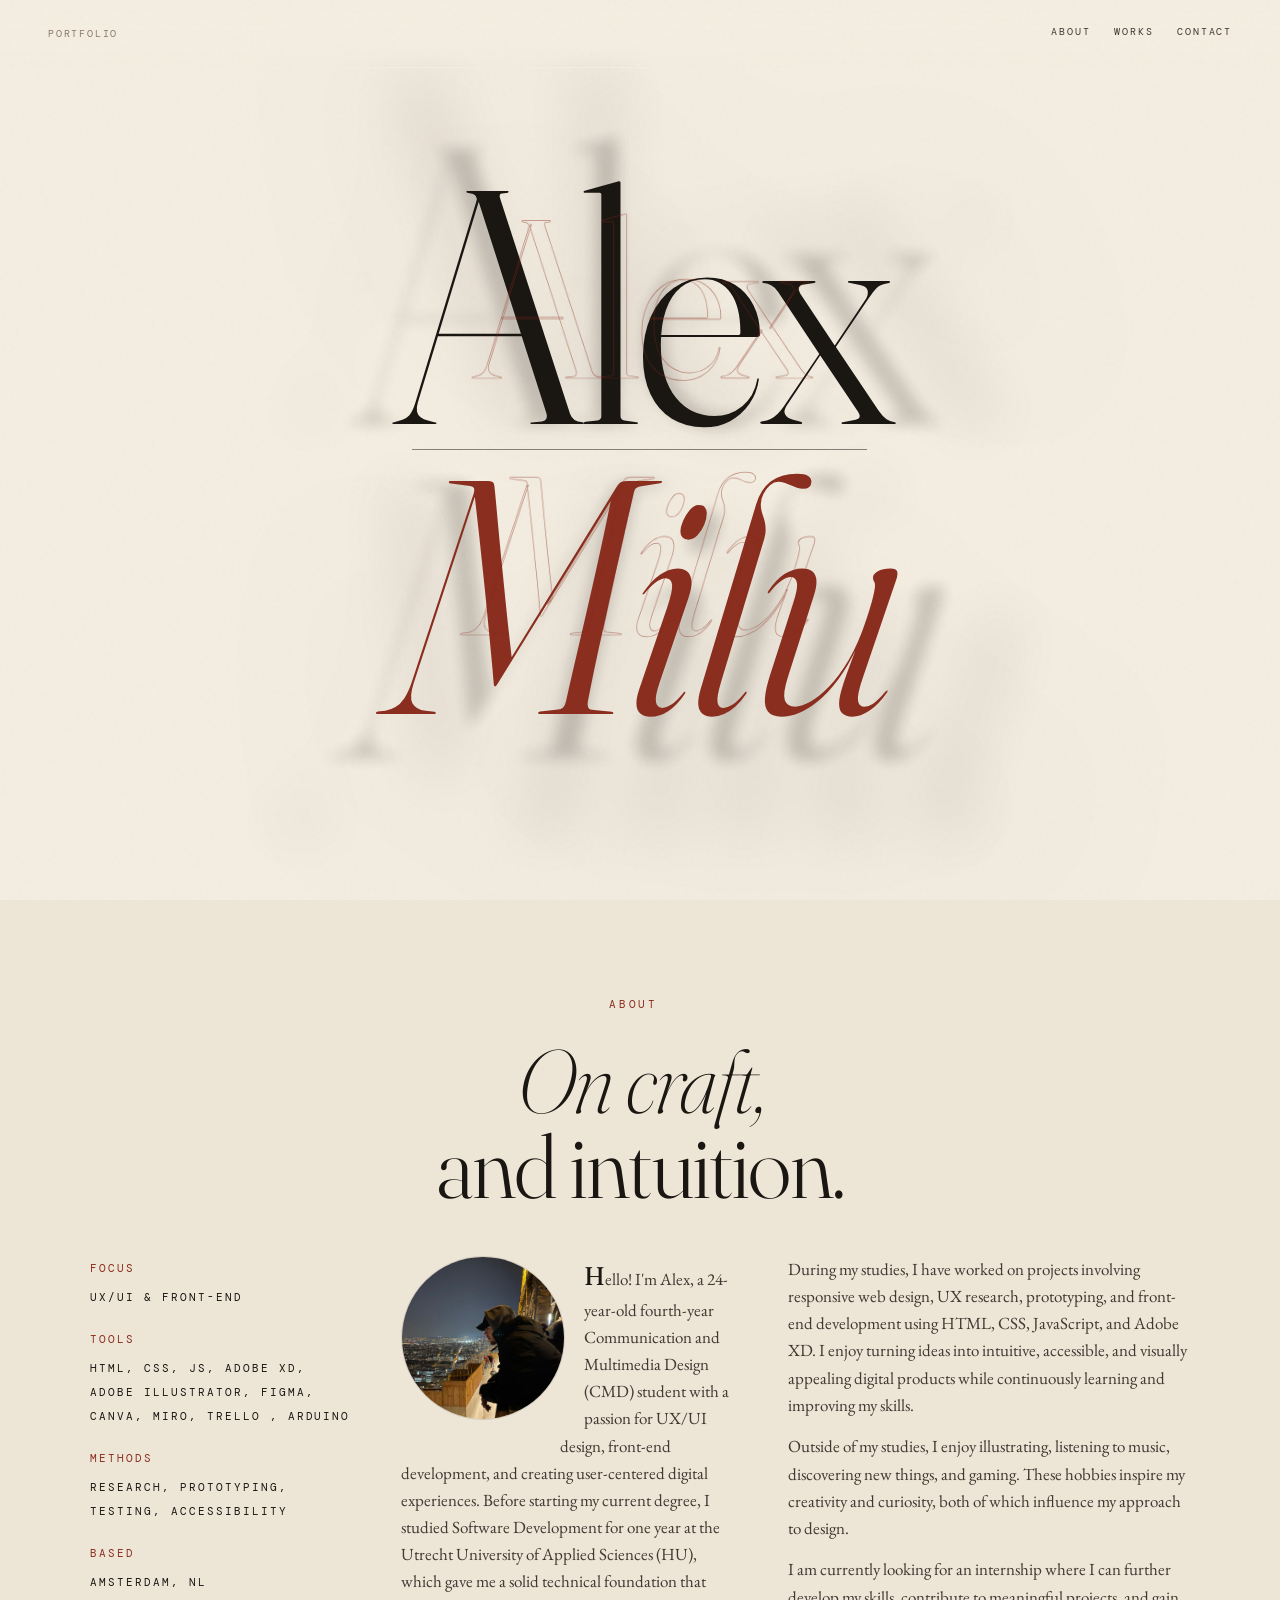
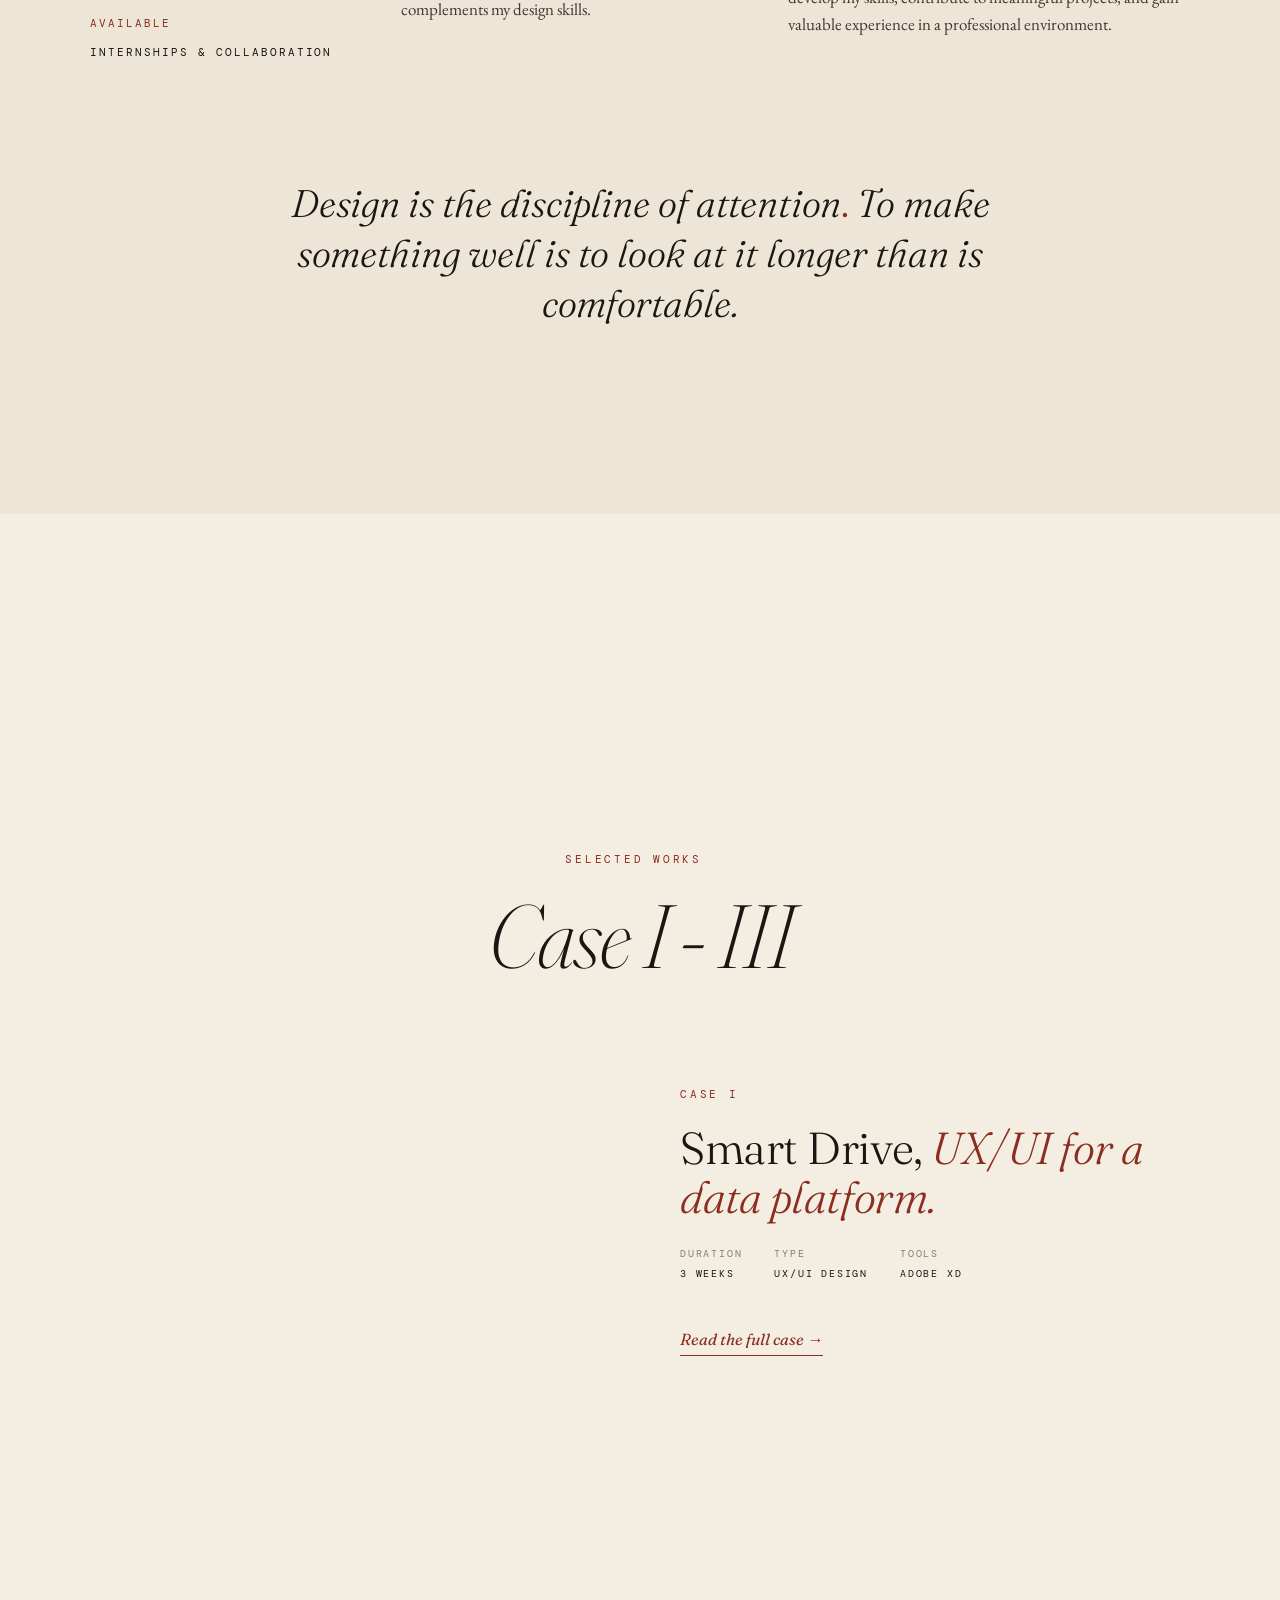
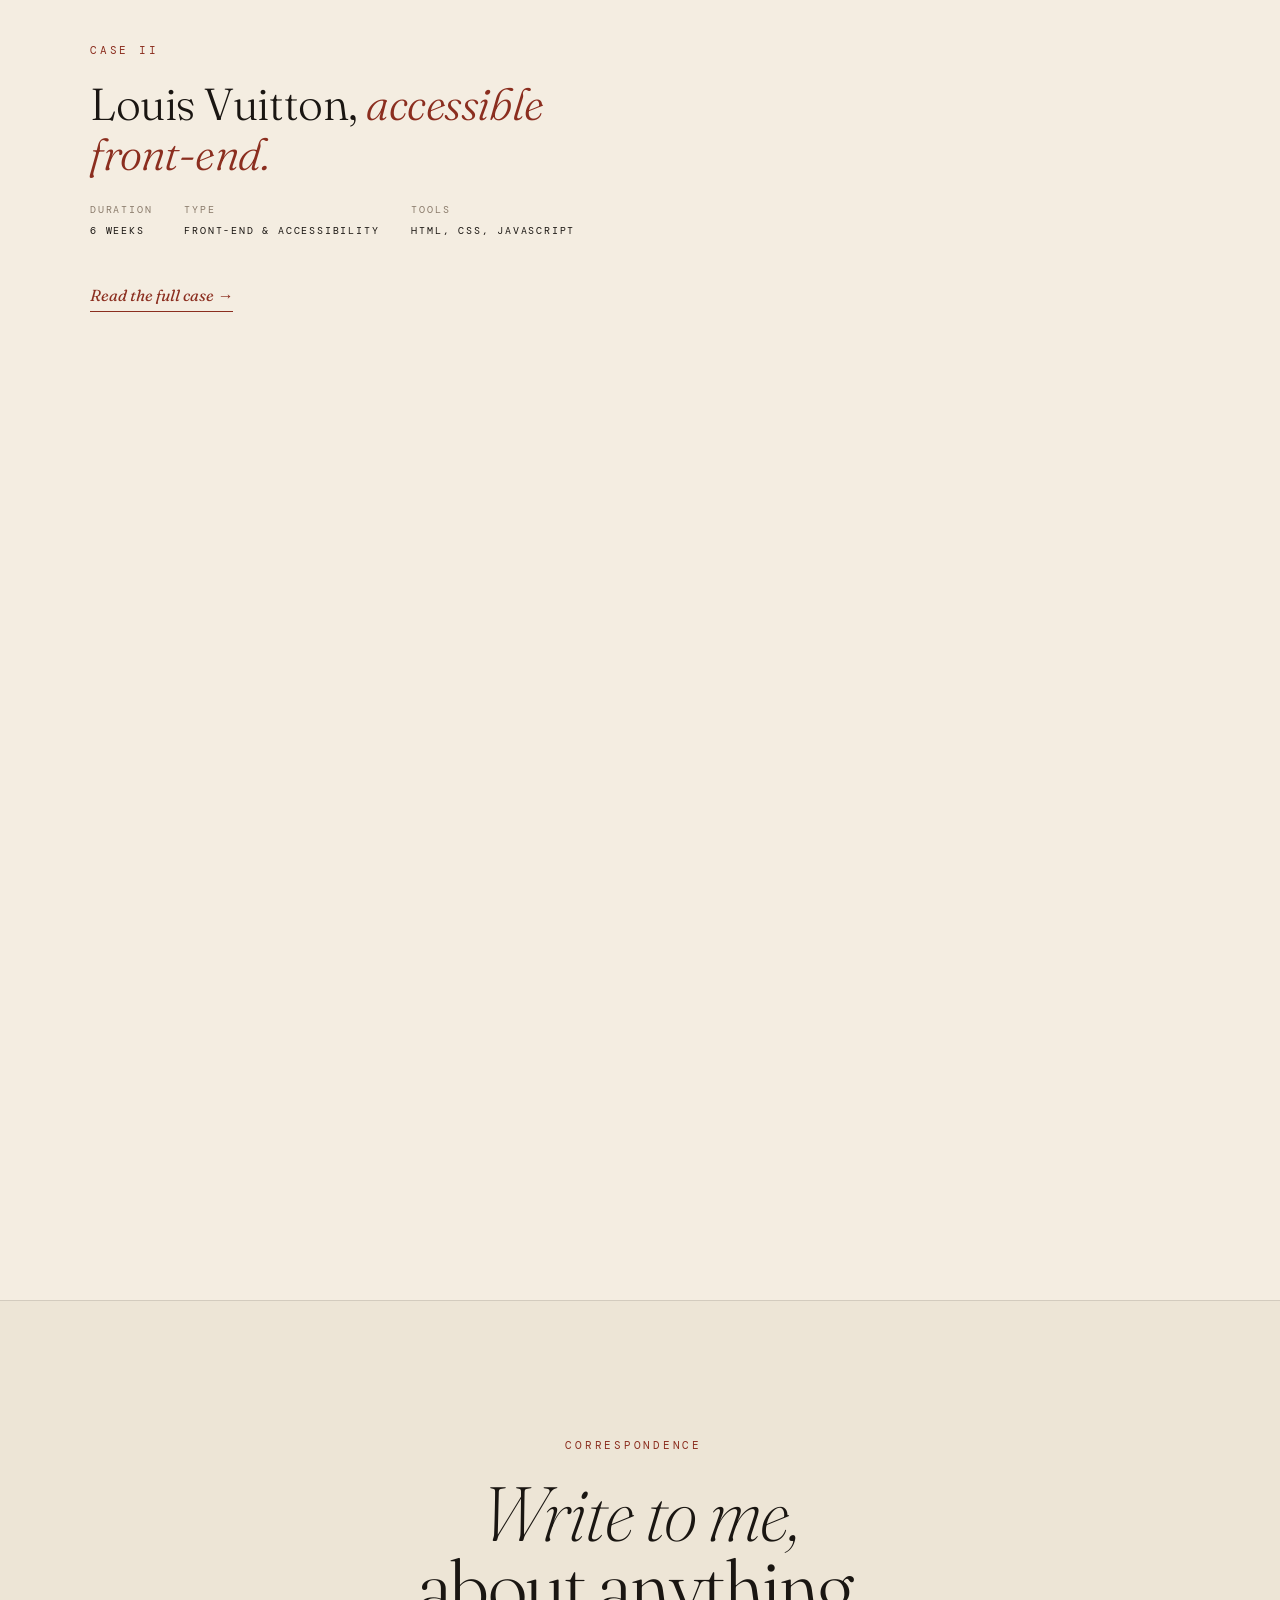
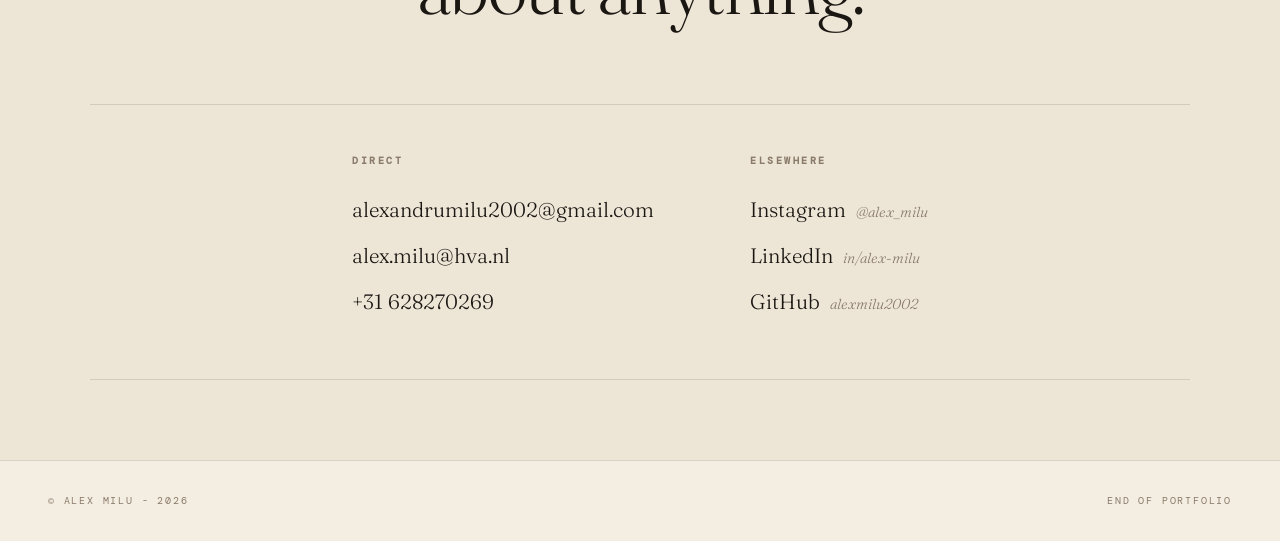
==== commit 3f747969: "#3" ====
--- a/index.html
+++ b/index.html
@@ -58,7 +58,7 @@
     <div class="ab-grid">
       <aside class="ab-side rv">
         <div><span>Focus</span><strong>UX/UI &amp; front-end</strong></div>
-        <div><span>Tools</span><strong>Adobe XD, Figma, HTML, CSS, JS, Arduino</strong></div>
+        <div><span>Tools</span><strong> HTML, CSS, JS, Adobe XD, Adobe Illustrator, Figma, Canva, Miro, Trello , Arduino</strong></div>
         <div><span>Methods</span><strong>Research, prototyping, testing, accessibility</strong></div>
         <div><span>Based</span><strong>Amsterdam, NL</strong></div>
         <div><span>Available</span><strong>Internships &amp; collaboration</strong></div>
@@ -87,7 +87,7 @@
   <div class="wk-wrap">
     <div class="wk-head rv">
       <span class="sec-num">Selected Works</span>
-      <h2 class="split-words"><em>Plates I — III</em></h2>
+      <h2 class="split-words"><em>Case I - III</em></h2>
     </div>
 
     <article class="plate rv" id="plate-01">
@@ -96,14 +96,14 @@
         <div class="plate-img" style="aspect-ratio:16/9">
           <div class="art-frame">
             <div class="art" data-pspeed="0.04">
-              <img src="images/SmartDriveDesktop1.png" alt="AutoInsight desktop interface — vehicle listing with filters and search results" class="plate-photo">
+              <img src="images/SmartDriveDesktop1.png" alt="AutoInsight desktop interface, vehicle listing with filters and search results" class="plate-photo">
             </div>
           </div>
         </div>
       </div>
       <div class="plate-text">
-        <span class="plate-num">Plate I</span>
-        <h3>Smart Drive <em>— UX/UI for a data platform.</em></h3>
+        <span class="plate-num">Case I</span>
+        <h3>Smart Drive, <em> UX/UI for a data platform.</em></h3>
         <div class="plate-meta">
           <span>Duration<strong>3 weeks</strong></span>
           <span>Type<strong>UX/UI design</strong></span>
@@ -119,14 +119,14 @@
         <div class="plate-img" style="aspect-ratio:472/906;max-width:280px;margin:0 auto">
           <div class="art-frame">
             <div class="art" data-pspeed="0.04">
-              <img src="images/LouisVuitton1.png" alt="Louis Vuitton coded homepage — Holiday Gifts hero carousel" class="plate-photo">
+              <img src="images/LouisVuitton1.png" alt="Louis Vuitton coded homepage, Holiday Gifts hero carousel" class="plate-photo">
             </div>
           </div>
         </div>
       </div>
       <div class="plate-text">
-        <span class="plate-num">Plate II</span>
-        <h3>Louis Vuitton <em>— accessible front-end.</em></h3>
+        <span class="plate-num">Case II</span>
+        <h3>Louis Vuitton, <em> accessible front-end.</em></h3>
         <div class="plate-meta">
           <span>Duration<strong>6 weeks</strong></span>
           <span>Type<strong>Front-end &amp; accessibility</strong></span>
@@ -142,14 +142,14 @@
         <div class="plate-img" style="aspect-ratio:712/537">
           <div class="art-frame">
             <div class="art" data-pspeed="0.04">
-              <img src="images/NightShift1.png" alt="NightShift physical prototype — a lit cityscape artwork with a remote control" class="plate-photo">
+              <img src="images/NightShift1.png" alt="NightShift physical prototype, a lit cityscape artwork with a remote control" class="plate-photo">
             </div>
           </div>
         </div>
       </div>
       <div class="plate-text">
-        <span class="plate-num">Plate III</span>
-        <h3>NightShift <em>— a tangible habit tracker.</em></h3>
+        <span class="plate-num">Case III</span>
+        <h3>NightShift, <em> a tangible habit tracker.</em></h3>
         <div class="plate-meta">
           <span>Duration<strong>8 weeks</strong></span>
           <span>Type<strong>UX design &amp; prototyping</strong></span>
@@ -175,12 +175,14 @@
       <div class="cn-col rv">
         <h4>Direct</h4>
         <a href="mailto:alexandrumilu2002@gmail.com">alexandrumilu2002@gmail.com</a>
+        <a href="mailto:alex.milu@hva.nl">alex.milu@hva.nl</a>
         <a href="tel:+31628270269">+31 628270269</a>
       </div>
       <div class="cn-col rv d1">
         <h4>Elsewhere</h4>
-        <a href="https://www.instagram.com/alex_milu/">Instagram <em>— @alex_milu</em></a>
-        <a href="https://www.linkedin.com/in/alex-milu-3b8a44358/">LinkedIn <em>— in/alex-milu</em></a>
+        <a href="https://www.instagram.com/alex_milu/">Instagram <em>@alex_milu</em></a>
+        <a href="https://www.linkedin.com/in/alex-milu-3b8a44358/">LinkedIn <em>in/alex-milu</em></a>
+        <a href="https://github.com/alexmilu2002">GitHub <em>alexmilu2002</em></a>
       </div>
     </div>
   </div>
--- a/styles.css
+++ b/styles.css
@@ -14,8 +14,8 @@
   --ease-soft:cubic-bezier(.16,1,.3,1);
   --ease-pop:cubic-bezier(.2,.85,.2,1.04);
 }
-html{scroll-behavior:smooth}
-body{background:var(--paper);color:var(--ink);font-family:var(--font-b);font-size:18px;line-height:1.6;overflow-x:hidden;-webkit-font-smoothing:antialiased}
+html{scroll-behavior:smooth;overflow-x:hidden;max-width:100vw}
+body{background:var(--paper);color:var(--ink);font-family:var(--font-b);font-size:18px;line-height:1.6;overflow-x:hidden;max-width:100vw;-webkit-font-smoothing:antialiased}
 
 /* PAGE-LOAD CURTAIN */
 .curtain{position:fixed;inset:0;background:var(--paper);z-index:9000;transform-origin:top;animation:curtainUp 1.4s cubic-bezier(.86,0,.07,1) .2s forwards;pointer-events:none}
@@ -153,6 +153,7 @@
 .wk-head h2{font-family:var(--font-d);font-size:clamp(3rem,7vw,6rem);font-weight:200;line-height:.95;font-style:italic;letter-spacing:-.02em}
 
 .plate{display:grid;grid-template-columns:1fr 1fr;gap:5rem;align-items:center;margin-bottom:9rem;position:relative}
+.plate:last-child{margin-bottom:0}
 .plate.flip .plate-img-wrap{order:2}
 .plate.flip .plate-text{order:1}
 
@@ -278,11 +279,14 @@
 @media(max-width:768px){
   .mast{grid-template-columns:auto 1fr;padding:1.2rem 1.5rem}
   #hero{padding:0 1rem}
+  .nl{font-size:clamp(28vw,39vw,26rem)}
+  .st-svg{width:clamp(88vw,97vw,1100px)}
   #about,#works,#contact{padding:5rem 1.5rem}
   .ab-grid{grid-template-columns:1fr;gap:2rem}
   .cn-grid{flex-direction:column;align-items:center;gap:2rem}
   .cn-col{display:flex;flex-direction:column;align-items:center}
   .plate,.plate.flip{grid-template-columns:1fr;gap:2rem;margin-bottom:5rem}
+  .plate:last-child{margin-bottom:0}
   .plate.flip .plate-img-wrap{order:1}
   .plate.flip .plate-text{order:2}
   .plate-numeral{font-size:8rem;opacity:.04 !important}
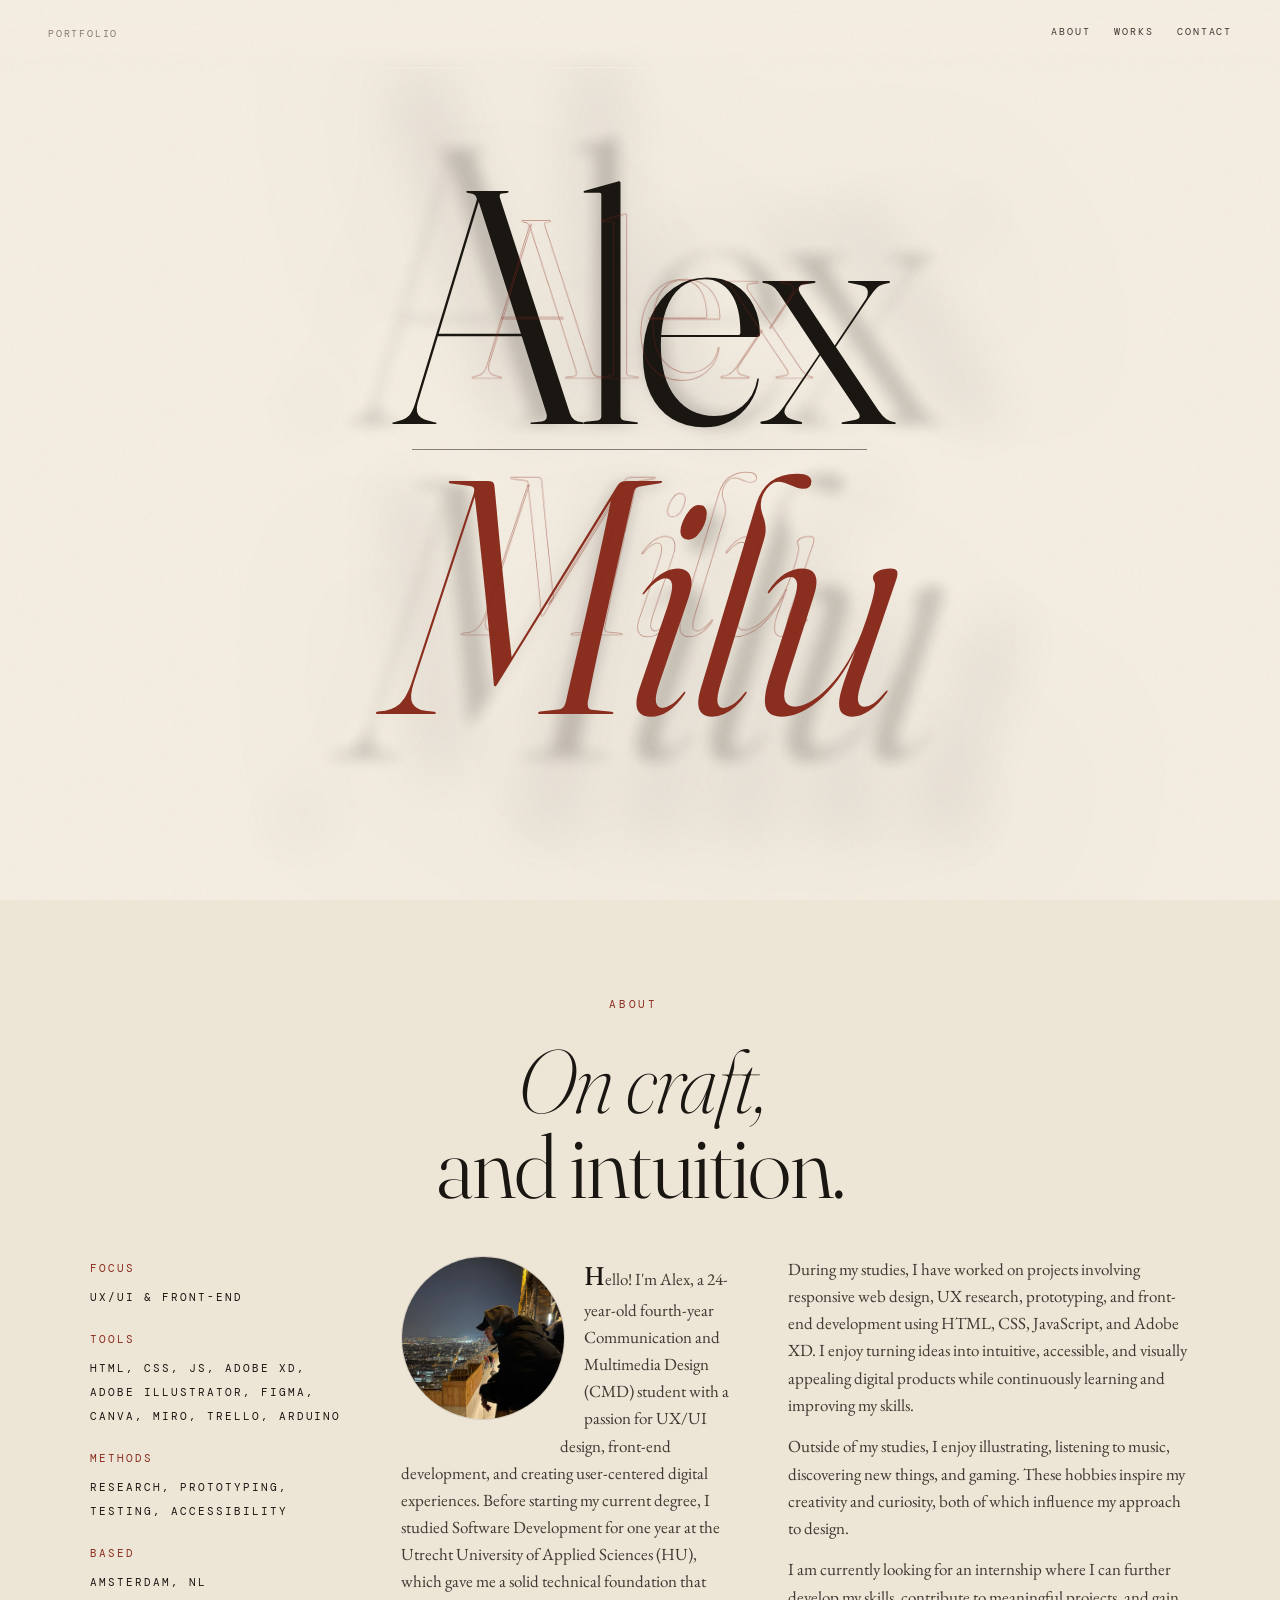
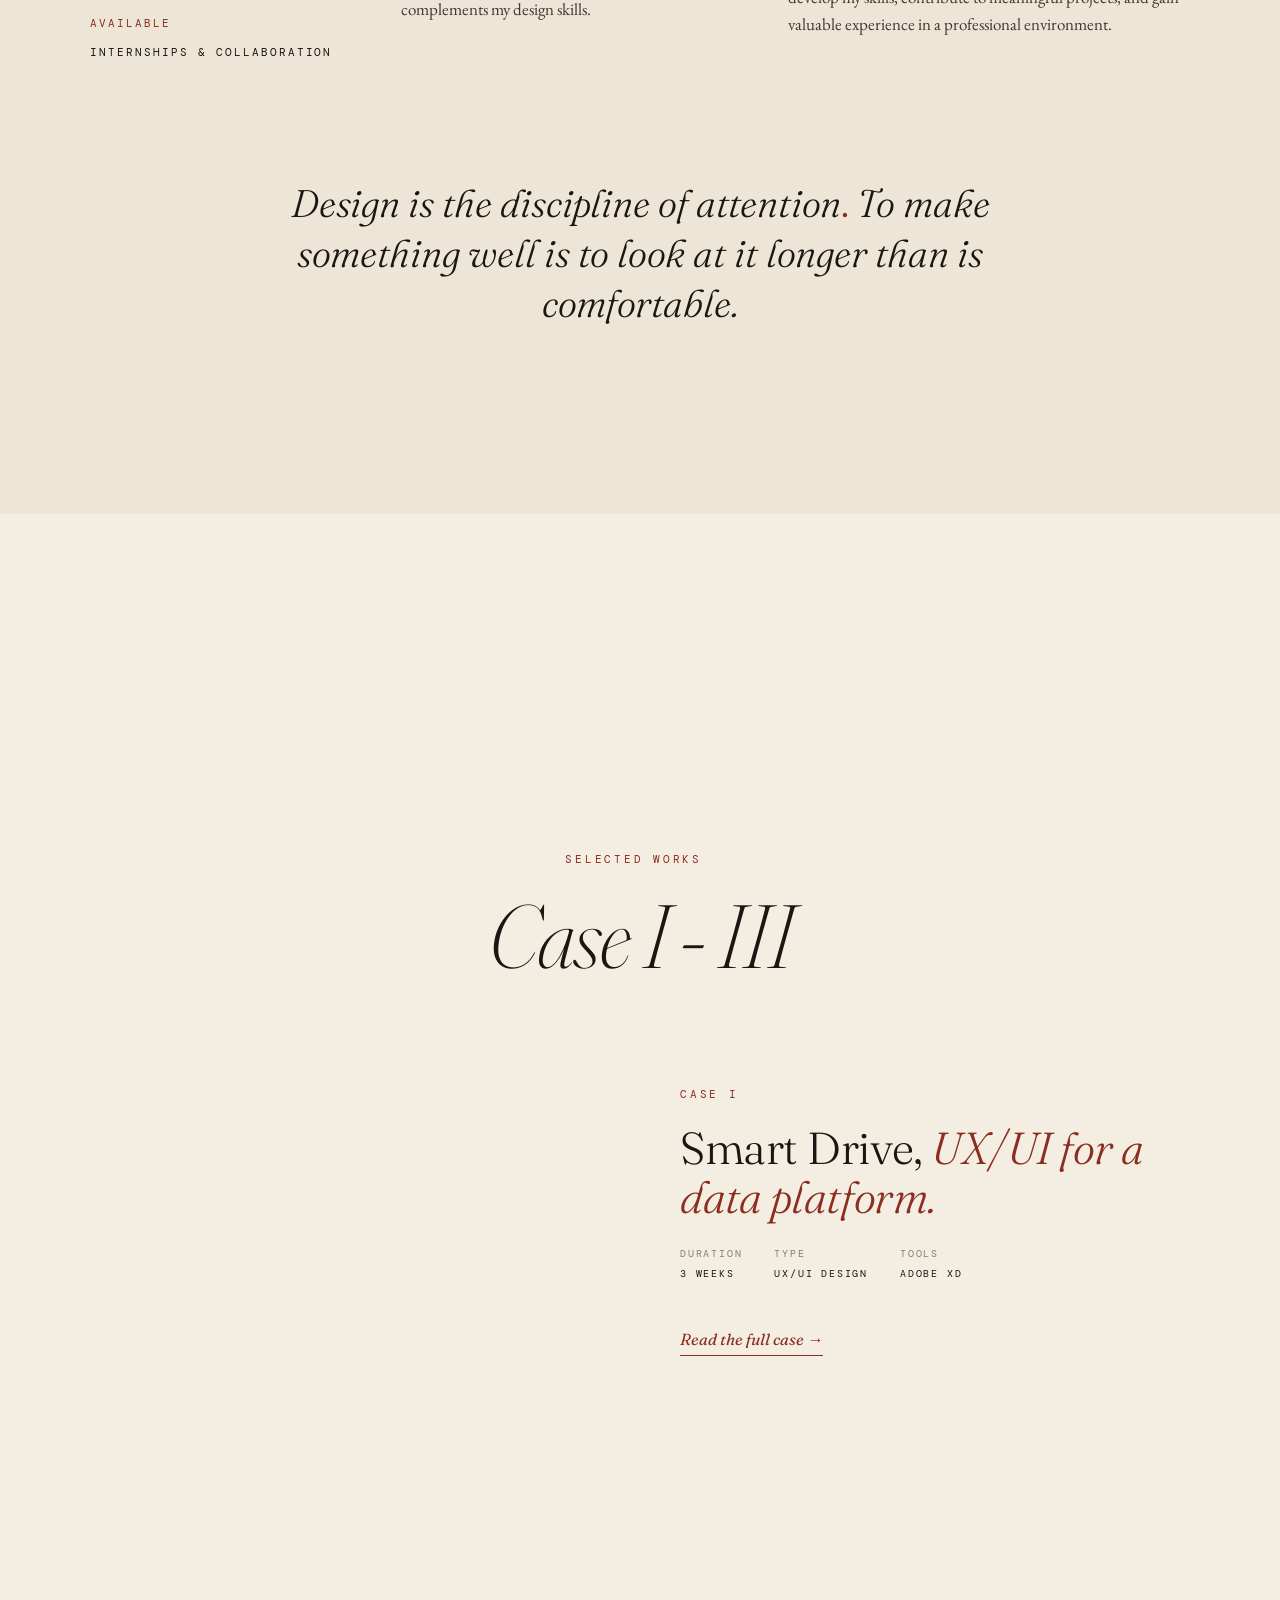
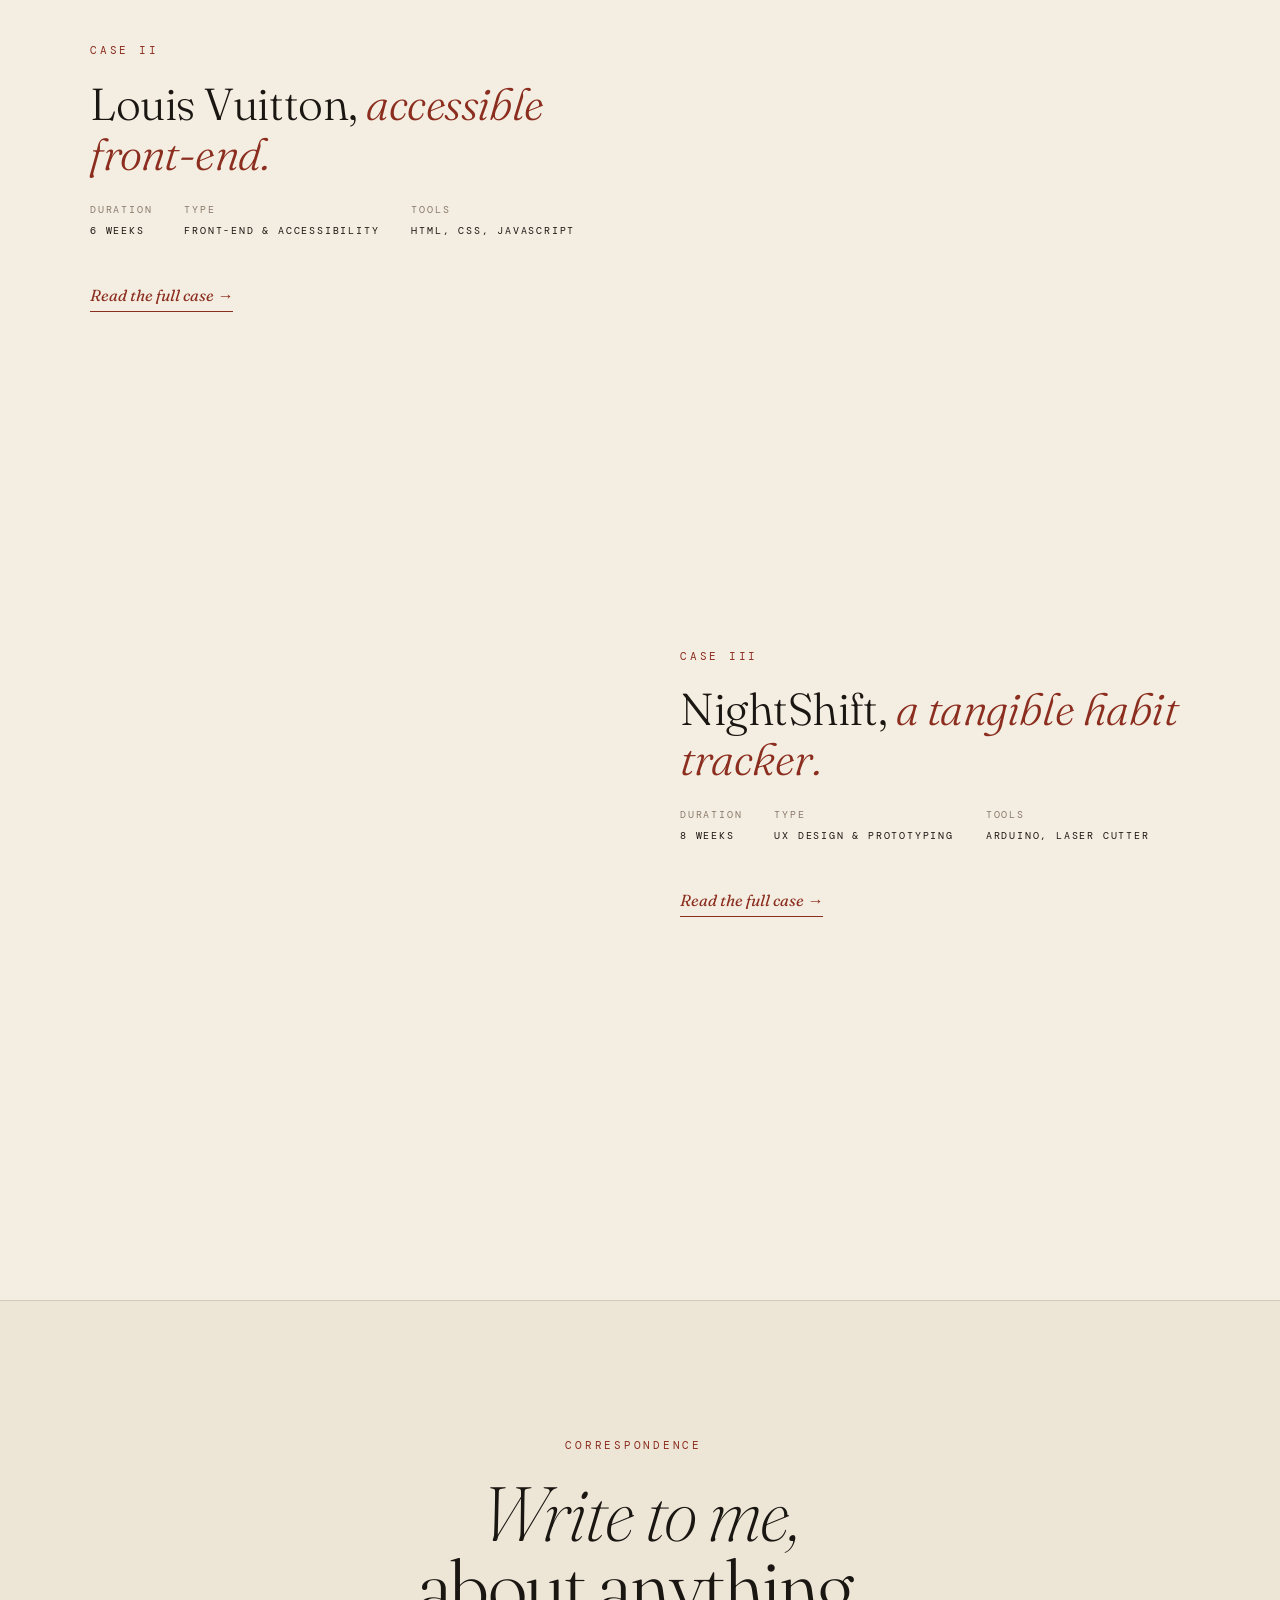
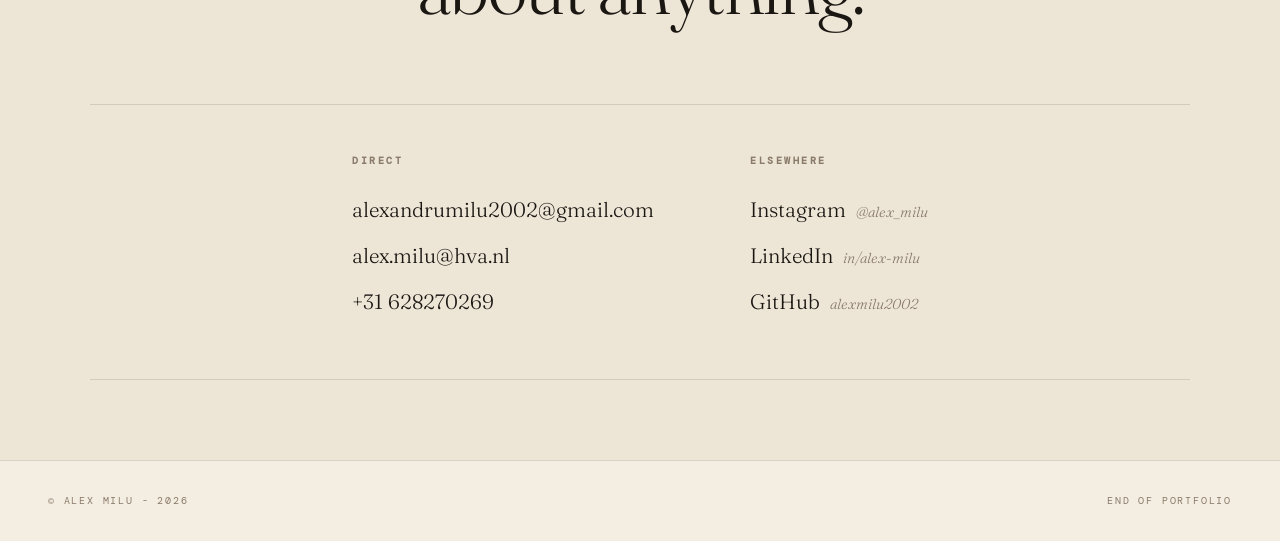
==== commit fda27d36: ", fix" ====
--- a/index.html
+++ b/index.html
@@ -58,7 +58,7 @@
     <div class="ab-grid">
       <aside class="ab-side rv">
         <div><span>Focus</span><strong>UX/UI &amp; front-end</strong></div>
-        <div><span>Tools</span><strong> HTML, CSS, JS, Adobe XD, Adobe Illustrator, Figma, Canva, Miro, Trello , Arduino</strong></div>
+        <div><span>Tools</span><strong> HTML, CSS, JS, Adobe XD, Adobe Illustrator, Figma, Canva, Miro, Trello, Arduino</strong></div>
         <div><span>Methods</span><strong>Research, prototyping, testing, accessibility</strong></div>
         <div><span>Based</span><strong>Amsterdam, NL</strong></div>
         <div><span>Available</span><strong>Internships &amp; collaboration</strong></div>
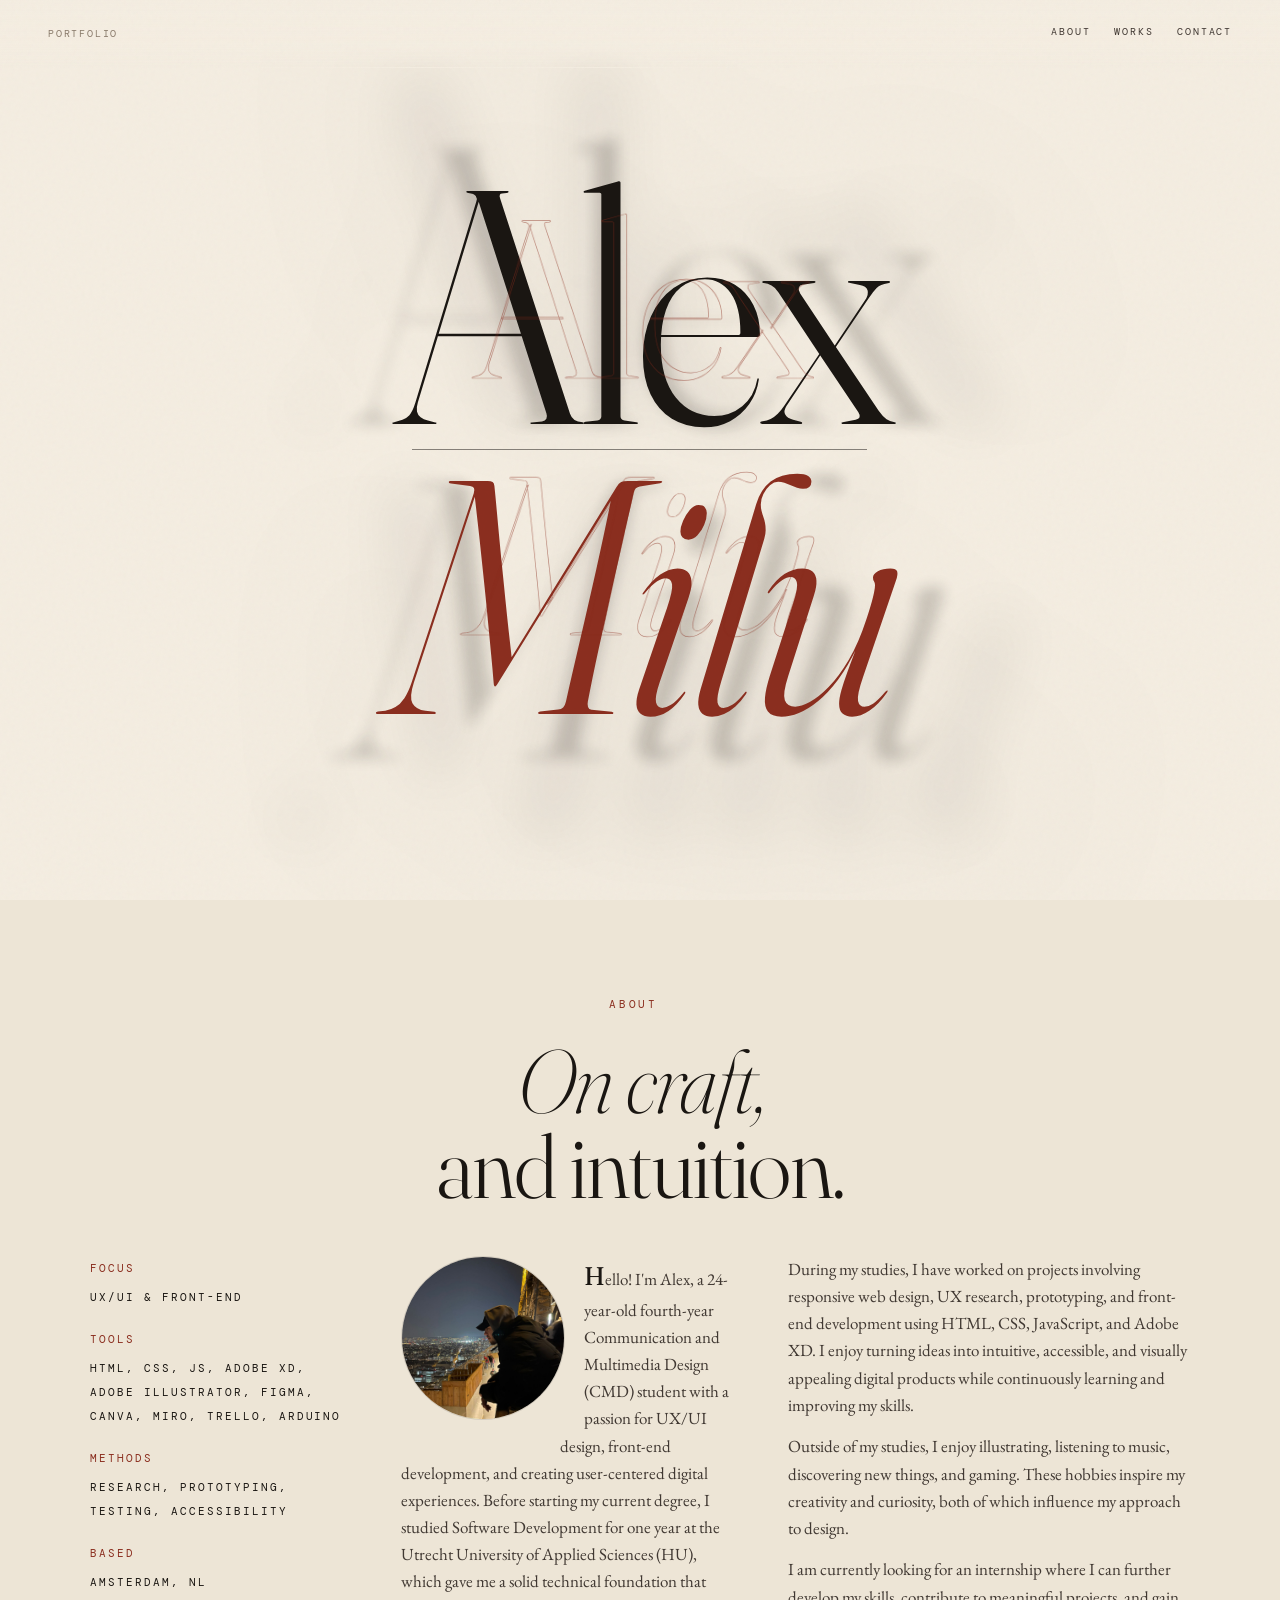
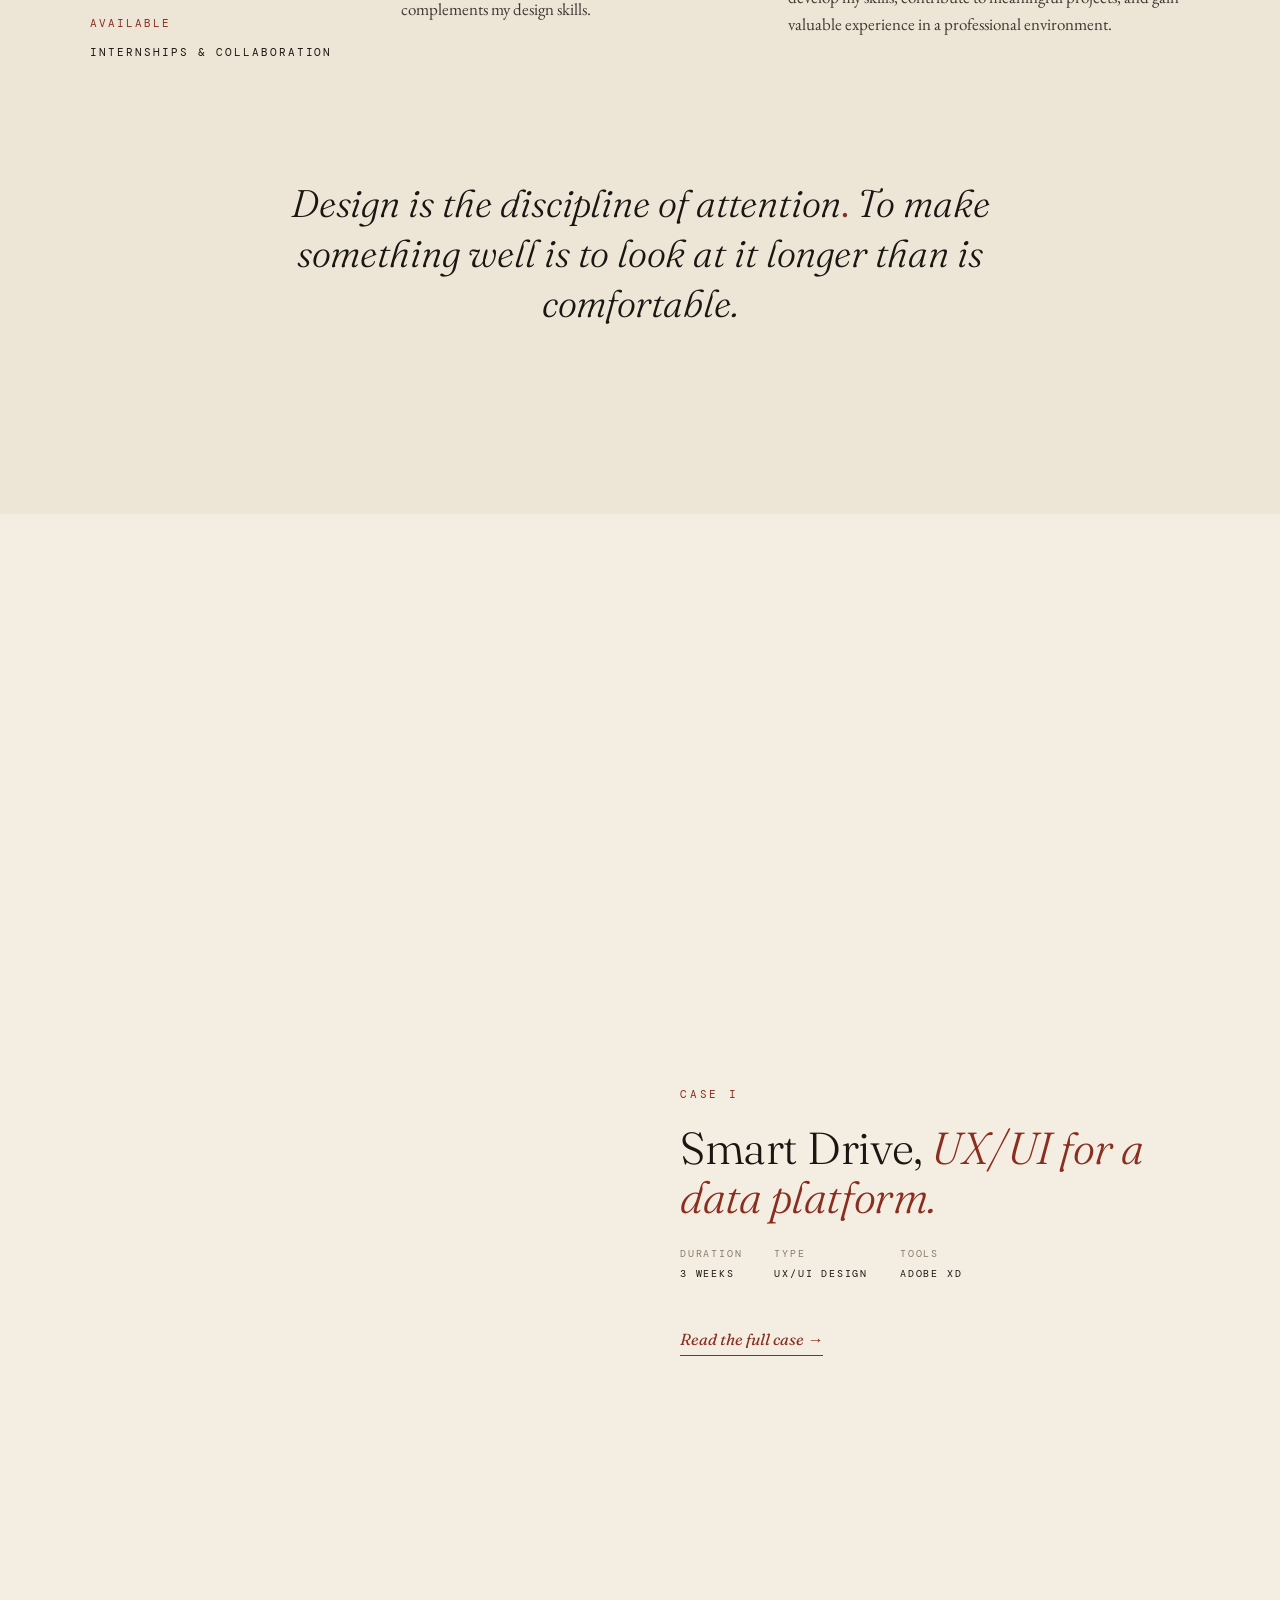
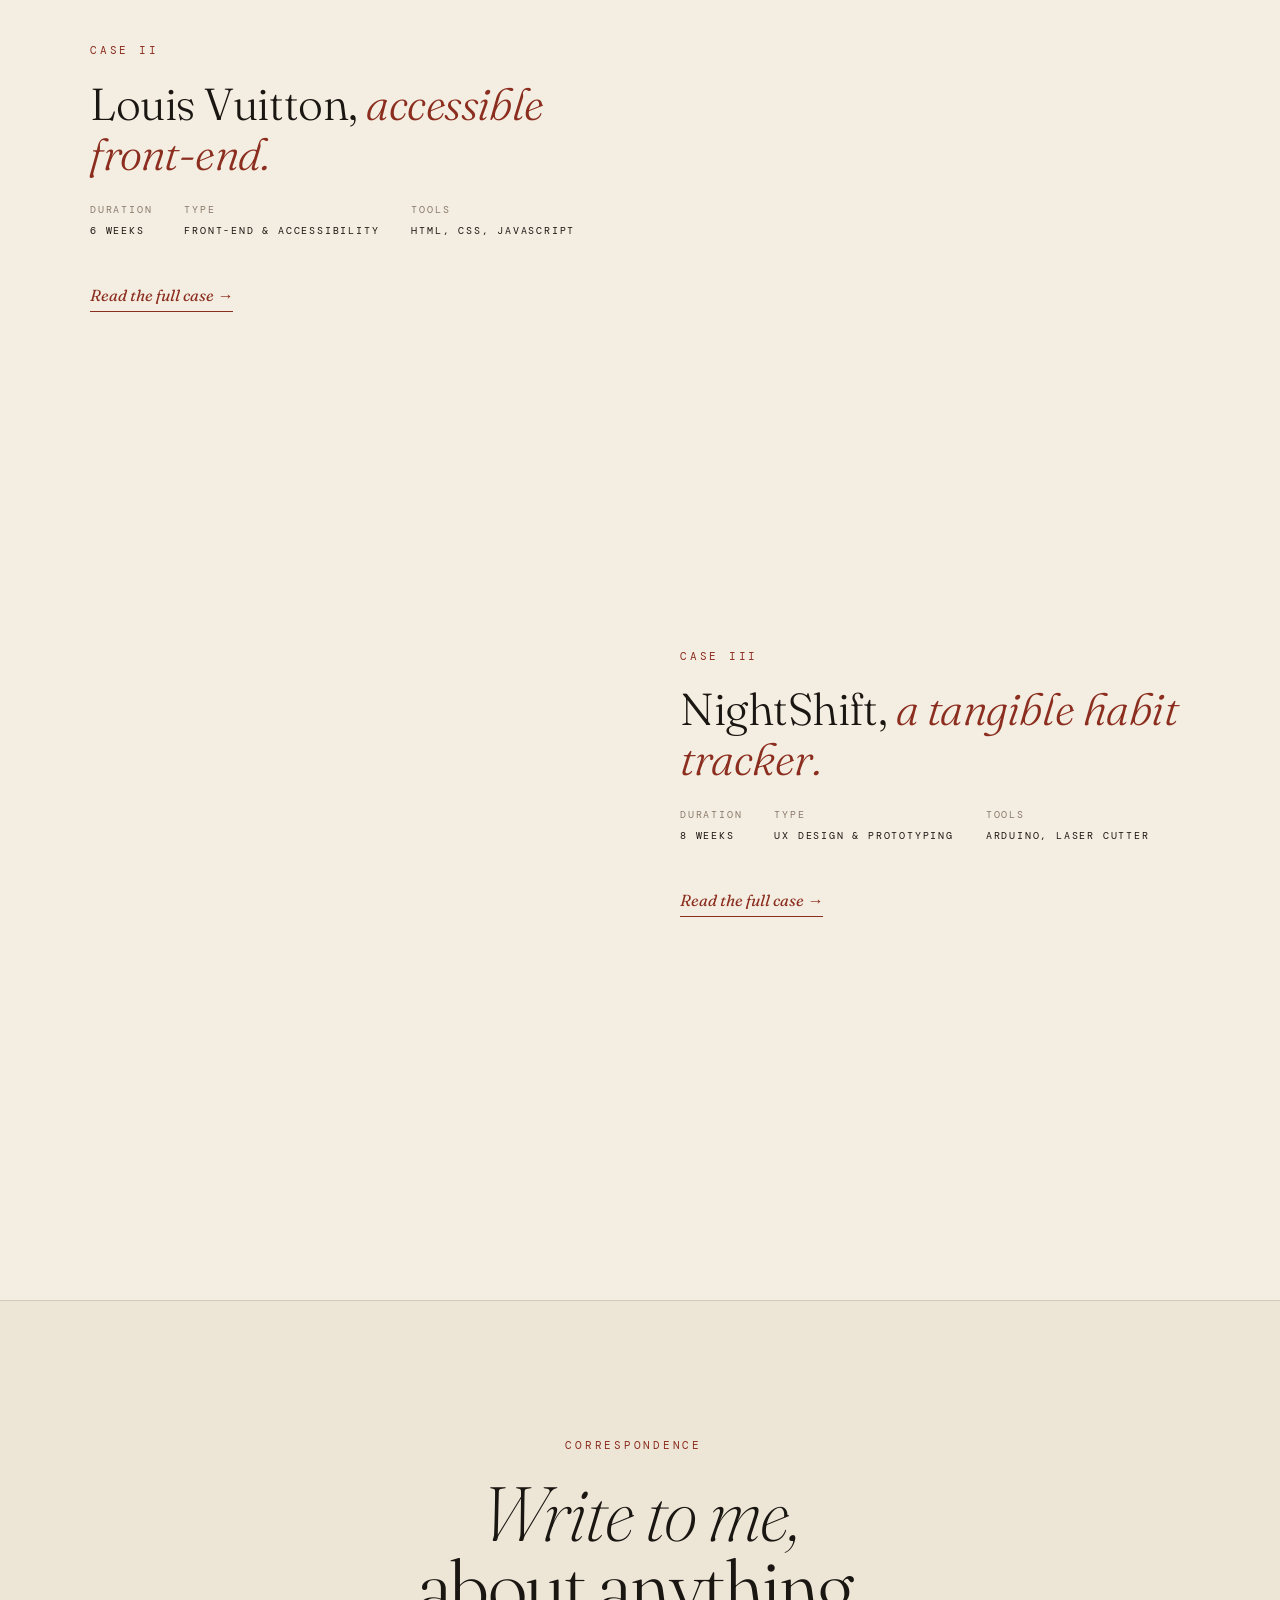
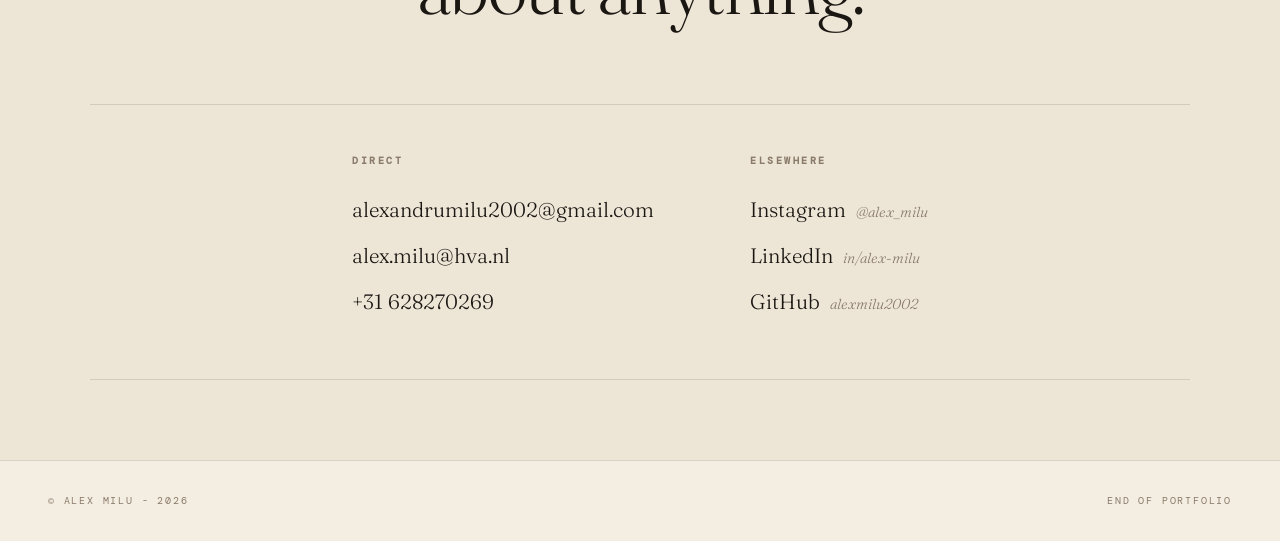
==== commit f6cbcd55: "class/id names" ====
--- a/index.html
+++ b/index.html
@@ -14,12 +14,12 @@
 </head>
 <body>
 
-<div class="curtain"></div>
-<div class="progress" id="progress"></div>
+<div class="load-curtain"></div>
+<div class="scroll-progress" id="scrollProgress"></div>
 
-<header class="mast" id="mast">
-  <a href="#" class="mast-l">Portfolio</a>
-  <nav class="mast-r">
+<header class="site-header" id="siteHeader">
+  <a href="#" class="site-logo">Portfolio</a>
+  <nav class="site-nav">
     <a href="#about">About</a>
     <a href="#works">Works</a>
     <a href="#contact">Contact</a>
@@ -29,18 +29,18 @@
 <!-- HERO -->
 <section id="hero">
 
-  <div class="pl-stage" id="plStage">
-    <div class="pl-layer" data-l="0"><span class="nl nl-a">Alex</span><span class="nl nl-m">Milu</span></div>
-    <div class="pl-layer" data-l="1"><span class="nl nl-a">Alex</span><span class="nl nl-m">Milu</span></div>
-    <div class="pl-layer" data-l="2"><span class="nl nl-a">Alex</span><span class="nl nl-m">Milu</span></div>
-    <div class="pl-layer" data-l="3">
-      <span class="nl nl-a" data-letters>Alex</span>
-      <div class="nl-rule"></div>
-      <span class="nl nl-m" data-letters>Milu</span>
+  <div class="hero-name-stage" id="heroNameStage">
+    <div class="hero-name-layer" data-layer="0"><span class="hero-name-text hero-name-first">Alex</span><span class="hero-name-text hero-name-last">Milu</span></div>
+    <div class="hero-name-layer" data-layer="1"><span class="hero-name-text hero-name-first">Alex</span><span class="hero-name-text hero-name-last">Milu</span></div>
+    <div class="hero-name-layer" data-layer="2"><span class="hero-name-text hero-name-first">Alex</span><span class="hero-name-text hero-name-last">Milu</span></div>
+    <div class="hero-name-layer" data-layer="3">
+      <span class="hero-name-text hero-name-first" data-letters>Alex</span>
+      <div class="hero-name-divider"></div>
+      <span class="hero-name-text hero-name-last" data-letters>Milu</span>
     </div>
-    <div class="pl-layer" data-l="4">
-      <svg class="st-svg" viewBox="0 0 1200 320" width="clamp(70vw,82vw,1100px)" xmlns="http://www.w3.org/2000/svg"><text x="600" y="230" text-anchor="middle" style="font-size:280px;letter-spacing:-7px">Alex</text></svg>
-      <svg class="st-svg" viewBox="0 0 1200 320" width="clamp(70vw,82vw,1100px)" xmlns="http://www.w3.org/2000/svg" style="margin-top:-.05em"><text x="600" y="230" text-anchor="middle" font-style="italic" style="font-size:280px;letter-spacing:-7px">Milu</text></svg>
+    <div class="hero-name-layer" data-layer="4">
+      <svg class="hero-ink-svg" viewBox="0 0 1200 320" width="clamp(70vw,82vw,1100px)" xmlns="http://www.w3.org/2000/svg"><text x="600" y="230" text-anchor="middle" style="font-size:280px;letter-spacing:-7px">Alex</text></svg>
+      <svg class="hero-ink-svg" viewBox="0 0 1200 320" width="clamp(70vw,82vw,1100px)" xmlns="http://www.w3.org/2000/svg" style="margin-top:-.05em"><text x="600" y="230" text-anchor="middle" font-style="italic" style="font-size:280px;letter-spacing:-7px">Milu</text></svg>
     </div>
   </div>
 
@@ -49,136 +49,136 @@
 
 <!-- ABOUT -->
 <section id="about">
-  <div class="ab-wrap">
-    <div class="ab-head rv">
-      <span class="sec-num">About</span>
+  <div class="about-wrap">
+    <div class="about-head reveal">
+      <span class="section-label">About</span>
       <h2 class="split-words"><em>On craft,</em><br><strong>and intuition.</strong></h2>
     </div>
 
-    <div class="ab-grid">
-      <aside class="ab-side rv">
+    <div class="about-grid">
+      <aside class="about-stats reveal">
         <div><span>Focus</span><strong>UX/UI &amp; front-end</strong></div>
         <div><span>Tools</span><strong> HTML, CSS, JS, Adobe XD, Adobe Illustrator, Figma, Canva, Miro, Trello, Arduino</strong></div>
         <div><span>Methods</span><strong>Research, prototyping, testing, accessibility</strong></div>
         <div><span>Based</span><strong>Amsterdam, NL</strong></div>
         <div><span>Available</span><strong>Internships &amp; collaboration</strong></div>
       </aside>
-      <div class="ab-middle rv">
-        <figure class="ab-photo"><img src="images/pfp.jpg" alt="Portrait of Alex Milu"></figure>
-        <p><span class="lead-letter">H</span>ello! I'm Alex, a 24-year-old fourth-year Communication and Multimedia Design (CMD) student with a passion for UX/UI design, front-end development, and creating user-centered digital experiences. Before starting my current degree, I studied Software Development for one year at the Utrecht University of Applied Sciences (HU), which gave me a solid technical foundation that complements my design skills.</p>
+      <div class="about-intro reveal">
+        <figure class="about-photo"><img src="images/pfp.jpg" alt="Portrait of Alex Milu"></figure>
+        <p><span class="about-lead-letter">H</span>ello! I'm Alex, a 24-year-old fourth-year Communication and Multimedia Design (CMD) student with a passion for UX/UI design, front-end development, and creating user-centered digital experiences. Before starting my current degree, I studied Software Development for one year at the Utrecht University of Applied Sciences (HU), which gave me a solid technical foundation that complements my design skills.</p>
       </div>
-      <div class="ab-body rv d1">
+      <div class="about-text reveal reveal-delay-1">
         <p>During my studies, I have worked on projects involving responsive web design, UX research, prototyping, and front-end development using HTML, CSS, JavaScript, and Adobe XD. I enjoy turning ideas into intuitive, accessible, and visually appealing digital products while continuously learning and improving my skills.</p>
         <p>Outside of my studies, I enjoy illustrating, listening to music, discovering new things, and gaming. These hobbies inspire my creativity and curiosity, both of which influence my approach to design.</p>
         <p>I am currently looking for an internship where I can further develop my skills, contribute to meaningful projects, and gain valuable experience in a professional environment.</p>
       </div>
     </div>
 
-    <blockquote class="pull-q rv split-words">
+    <blockquote class="pull-quote reveal split-words">
       Design is the discipline of attention<em>.</em> To make something well is to look at it longer than is comfortable.
     </blockquote>
   </div>
 </section>
 
-<div class="divider rv"><div class="ln"></div><span>✦</span><div class="ln r"></div></div>
+<div class="section-divider reveal"><div class="divider-line"></div><span>✦</span><div class="divider-line reverse"></div></div>
 
 <!-- WORKS -->
 <section id="works">
-  <div class="wk-wrap">
-    <div class="wk-head rv">
-      <span class="sec-num">Selected Works</span>
+  <div class="works-wrap">
+    <div class="works-head reveal">
+      <span class="section-label">Selected Works</span>
       <h2 class="split-words"><em>Case I - III</em></h2>
     </div>
 
-    <article class="plate rv" id="plate-01">
-      <div class="plate-numeral">I</div>
-      <div class="plate-img-wrap">
-        <div class="plate-img" style="aspect-ratio:16/9">
-          <div class="art-frame">
-            <div class="art" data-pspeed="0.04">
-              <img src="images/SmartDriveDesktop1.png" alt="AutoInsight desktop interface, vehicle listing with filters and search results" class="plate-photo">
+    <article class="project reveal" id="project-smartdrive">
+      <div class="project-numeral">I</div>
+      <div class="project-image-wrap">
+        <div class="project-image" style="aspect-ratio:16/9">
+          <div class="project-image-frame">
+            <div class="project-image-inner" data-parallax-speed="0.04">
+              <img src="images/SmartDriveDesktop1.png" alt="AutoInsight desktop interface, vehicle listing with filters and search results" class="project-photo">
             </div>
           </div>
         </div>
       </div>
-      <div class="plate-text">
-        <span class="plate-num">Case I</span>
+      <div class="project-text">
+        <span class="project-label">Case I</span>
         <h3>Smart Drive, <em> UX/UI for a data platform.</em></h3>
-        <div class="plate-meta">
+        <div class="project-meta">
           <span>Duration<strong>3 weeks</strong></span>
           <span>Type<strong>UX/UI design</strong></span>
           <span>Tools<strong>Adobe XD</strong></span>
         </div>
-        <a href="case-smartdrive.html" class="plate-link">Read the full case →</a>
+        <a href="case-smartdrive.html" class="project-link">Read the full case →</a>
       </div>
     </article>
 
-    <article class="plate flip rv" id="plate-02">
-      <div class="plate-numeral">II</div>
-      <div class="plate-img-wrap">
-        <div class="plate-img" style="aspect-ratio:472/906;max-width:280px;margin:0 auto">
-          <div class="art-frame">
-            <div class="art" data-pspeed="0.04">
-              <img src="images/LouisVuitton1.png" alt="Louis Vuitton coded homepage, Holiday Gifts hero carousel" class="plate-photo">
+    <article class="project reverse reveal" id="project-louisvuitton">
+      <div class="project-numeral">II</div>
+      <div class="project-image-wrap">
+        <div class="project-image" style="aspect-ratio:472/906;max-width:280px;margin:0 auto">
+          <div class="project-image-frame">
+            <div class="project-image-inner" data-parallax-speed="0.04">
+              <img src="images/LouisVuitton1.png" alt="Louis Vuitton coded homepage, Holiday Gifts hero carousel" class="project-photo">
             </div>
           </div>
         </div>
       </div>
-      <div class="plate-text">
-        <span class="plate-num">Case II</span>
+      <div class="project-text">
+        <span class="project-label">Case II</span>
         <h3>Louis Vuitton, <em> accessible front-end.</em></h3>
-        <div class="plate-meta">
+        <div class="project-meta">
           <span>Duration<strong>6 weeks</strong></span>
           <span>Type<strong>Front-end &amp; accessibility</strong></span>
           <span>Tools<strong>HTML, CSS, JavaScript</strong></span>
         </div>
-        <a href="case-louisvuitton.html" class="plate-link">Read the full case →</a>
+        <a href="case-louisvuitton.html" class="project-link">Read the full case →</a>
       </div>
     </article>
 
-    <article class="plate rv" id="plate-03">
-      <div class="plate-numeral">III</div>
-      <div class="plate-img-wrap">
-        <div class="plate-img" style="aspect-ratio:712/537">
-          <div class="art-frame">
-            <div class="art" data-pspeed="0.04">
-              <img src="images/NightShift1.png" alt="NightShift physical prototype, a lit cityscape artwork with a remote control" class="plate-photo">
+    <article class="project reveal" id="project-nightshift">
+      <div class="project-numeral">III</div>
+      <div class="project-image-wrap">
+        <div class="project-image" style="aspect-ratio:712/537">
+          <div class="project-image-frame">
+            <div class="project-image-inner" data-parallax-speed="0.04">
+              <img src="images/NightShift1.png" alt="NightShift physical prototype, a lit cityscape artwork with a remote control" class="project-photo">
             </div>
           </div>
         </div>
       </div>
-      <div class="plate-text">
-        <span class="plate-num">Case III</span>
+      <div class="project-text">
+        <span class="project-label">Case III</span>
         <h3>NightShift, <em> a tangible habit tracker.</em></h3>
-        <div class="plate-meta">
+        <div class="project-meta">
           <span>Duration<strong>8 weeks</strong></span>
           <span>Type<strong>UX design &amp; prototyping</strong></span>
           <span>Tools<strong>Arduino, laser cutter</strong></span>
         </div>
-        <a href="case-nightshift.html" class="plate-link">Read the full case →</a>
+        <a href="case-nightshift.html" class="project-link">Read the full case →</a>
       </div>
     </article>
   </div>
 </section>
 
-<div class="divider rv"><div class="ln"></div><span>✦</span><div class="ln r"></div></div>
+<div class="section-divider reveal"><div class="divider-line"></div><span>✦</span><div class="divider-line reverse"></div></div>
 
 <!-- CONTACT -->
 <section id="contact">
-  <div class="cn-wrap">
-    <div class="cn-head rv">
-      <span class="sec-num">Correspondence</span>
+  <div class="contact-wrap">
+    <div class="contact-head reveal">
+      <span class="section-label">Correspondence</span>
       <h2 class="split-words"><em>Write to me,</em><br><strong>about anything.</strong></h2>
     </div>
 
-    <div class="cn-grid">
-      <div class="cn-col rv">
+    <div class="contact-grid">
+      <div class="contact-column reveal">
         <h4>Direct</h4>
         <a href="mailto:alexandrumilu2002@gmail.com">alexandrumilu2002@gmail.com</a>
         <a href="mailto:alex.milu@hva.nl">alex.milu@hva.nl</a>
         <a href="tel:+31628270269">+31 628270269</a>
       </div>
-      <div class="cn-col rv d1">
+      <div class="contact-column reveal reveal-delay-1">
         <h4>Elsewhere</h4>
         <a href="https://www.instagram.com/alex_milu/">Instagram <em>@alex_milu</em></a>
         <a href="https://www.linkedin.com/in/alex-milu-3b8a44358/">LinkedIn <em>in/alex-milu</em></a>
--- a/styles.css
+++ b/styles.css
@@ -18,7 +18,7 @@
 body{background:var(--paper);color:var(--ink);font-family:var(--font-b);font-size:18px;line-height:1.6;overflow-x:hidden;max-width:100vw;-webkit-font-smoothing:antialiased}
 
 /* PAGE-LOAD CURTAIN */
-.curtain{position:fixed;inset:0;background:var(--paper);z-index:9000;transform-origin:top;animation:curtainUp 1.4s cubic-bezier(.86,0,.07,1) .2s forwards;pointer-events:none}
+.load-curtain{position:fixed;inset:0;background:var(--paper);z-index:9000;transform-origin:top;animation:curtainUp 1.4s cubic-bezier(.86,0,.07,1) .2s forwards;pointer-events:none}
 @keyframes curtainUp{
   0%{transform:scaleY(1)}
   100%{transform:scaleY(0)}
@@ -27,50 +27,50 @@
 /* PAPER TEXTURE */
 body::before{content:'';position:fixed;inset:0;pointer-events:none;z-index:1000;background-image:url("data:image/svg+xml,%3Csvg viewBox='0 0 256 256' xmlns='http://www.w3.org/2000/svg'%3E%3Cfilter id='n'%3E%3CfeTurbulence type='fractalNoise' baseFrequency='.85' numOctaves='3' stitchTiles='stitch'/%3E%3C/filter%3E%3Crect width='100%25' height='100%25' filter='url(%23n)' opacity='.06'/%3E%3C/svg%3E");mix-blend-mode:multiply;opacity:.5}
 
-/* PROGRESS BAR */
-.progress{position:fixed;top:0;left:0;height:2px;background:var(--accent);z-index:600;width:0;will-change:width;transition:width .15s ease-out}
-
-/* MASTHEAD */
-.mast{position:fixed;top:0;left:0;right:0;z-index:300;display:grid;grid-template-columns:auto 1fr;align-items:center;padding:1.5rem 3rem;background:linear-gradient(to bottom,var(--paper) 0%,rgba(244,237,225,0.92) 70%,transparent 100%);border-bottom:1px solid transparent;transition:border-color .4s}
-.mast.on{border-color:var(--line)}
-.mast-l,.mast-r{font-family:var(--font-m);font-size:10px;letter-spacing:.18em;text-transform:uppercase;color:var(--muted)}
-.mast-l{opacity:0;text-decoration:none;transition:color .3s;animation:fadeIn 1s ease 1.4s forwards}
-.mast-l:hover{color:var(--accent)}
-.mast-r{text-align:right;display:flex;gap:1.5rem;justify-content:flex-end;opacity:0;animation:fadeIn 1s ease 1.5s forwards}
-.mast-r a{position:relative;color:var(--ink-soft);text-decoration:none;padding-bottom:3px;overflow:hidden}
-.mast-r a::after{content:'';position:absolute;bottom:0;left:0;width:100%;height:1px;background:var(--accent);transform:scaleX(0);transform-origin:right;transition:transform .5s var(--ease-soft)}
-.mast-r a:hover{color:var(--accent)}
-.mast-r a:hover::after{transform:scaleX(1);transform-origin:left}
+/* SCROLL PROGRESS BAR */
+.scroll-progress{position:fixed;top:0;left:0;height:2px;background:var(--accent);z-index:600;width:0;will-change:width;transition:width .15s ease-out}
+
+/* SITE HEADER */
+.site-header{position:fixed;top:0;left:0;right:0;z-index:300;display:grid;grid-template-columns:auto 1fr;align-items:center;padding:1.5rem 3rem;background:linear-gradient(to bottom,var(--paper) 0%,rgba(244,237,225,0.92) 70%,transparent 100%);border-bottom:1px solid transparent;transition:border-color .4s}
+.site-header.is-visible{border-color:var(--line)}
+.site-logo,.site-nav{font-family:var(--font-m);font-size:10px;letter-spacing:.18em;text-transform:uppercase;color:var(--muted)}
+.site-logo{opacity:0;text-decoration:none;transition:color .3s;animation:fadeIn 1s ease 1.4s forwards}
+.site-logo:hover{color:var(--accent)}
+.site-nav{text-align:right;display:flex;gap:1.5rem;justify-content:flex-end;opacity:0;animation:fadeIn 1s ease 1.5s forwards}
+.site-nav a{position:relative;color:var(--ink-soft);text-decoration:none;padding-bottom:3px;overflow:hidden}
+.site-nav a::after{content:'';position:absolute;bottom:0;left:0;width:100%;height:1px;background:var(--accent);transform:scaleX(0);transform-origin:right;transition:transform .5s var(--ease-soft)}
+.site-nav a:hover{color:var(--accent)}
+.site-nav a:hover::after{transform:scaleX(1);transform-origin:left}
 
 /* ── HERO ── */
 #hero{position:relative;height:100vh;display:flex;align-items:center;justify-content:center;overflow:hidden;perspective:1400px}
 
 @keyframes fadeIn{to{opacity:1}}
 
-.pl-stage{position:absolute;inset:0;display:flex;align-items:center;justify-content:center;will-change:opacity;perspective:1200px}
-.pl-layer{position:absolute;display:flex;flex-direction:column;align-items:center;pointer-events:none;will-change:transform,opacity;user-select:none;transform-style:preserve-3d}
+.hero-name-stage{position:absolute;inset:0;display:flex;align-items:center;justify-content:center;will-change:opacity;perspective:1200px}
+.hero-name-layer{position:absolute;display:flex;flex-direction:column;align-items:center;pointer-events:none;will-change:transform,opacity;user-select:none;transform-style:preserve-3d}
 
 /* Layer initial states (entrance handled by JS for layers 0-2,4; layer 3 letters animate via CSS) */
-.pl-layer[data-l="0"],
-.pl-layer[data-l="1"],
-.pl-layer[data-l="2"],
-.pl-layer[data-l="4"]{opacity:0}
-.pl-layer[data-l="3"]{opacity:1}
+.hero-name-layer[data-layer="0"],
+.hero-name-layer[data-layer="1"],
+.hero-name-layer[data-layer="2"],
+.hero-name-layer[data-layer="4"]{opacity:0}
+.hero-name-layer[data-layer="3"]{opacity:1}
 
 /* Layer visual treatments */
-.pl-layer[data-l="0"] .nl{filter:blur(50px);opacity:.05;color:var(--ink)}
-.pl-layer[data-l="1"] .nl{filter:blur(20px);opacity:.10;color:var(--ink)}
-.pl-layer[data-l="2"] .nl{filter:blur(6px);opacity:.18;color:var(--ink)}
-.pl-layer[data-l="3"] .nl-a{color:var(--ink)}
-.pl-layer[data-l="3"] .nl-m{color:var(--accent)}
-.pl-layer[data-l="4"]{opacity:.55}
-
-.nl{font-family:var(--font-d);font-size:clamp(20vw,26vw,26rem);font-weight:300;line-height:.85;letter-spacing:-.025em;display:block;margin:0}
-.nl-a{font-style:normal;font-weight:300}
-.nl-m{font-style:italic;font-weight:300}
+.hero-name-layer[data-layer="0"] .hero-name-text{filter:blur(50px);opacity:.05;color:var(--ink)}
+.hero-name-layer[data-layer="1"] .hero-name-text{filter:blur(20px);opacity:.10;color:var(--ink)}
+.hero-name-layer[data-layer="2"] .hero-name-text{filter:blur(6px);opacity:.18;color:var(--ink)}
+.hero-name-layer[data-layer="3"] .hero-name-first{color:var(--ink)}
+.hero-name-layer[data-layer="3"] .hero-name-last{color:var(--accent)}
+.hero-name-layer[data-layer="4"]{opacity:.55}
+
+.hero-name-text{font-family:var(--font-d);font-size:clamp(20vw,26vw,26rem);font-weight:300;line-height:.85;letter-spacing:-.025em;display:block;margin:0}
+.hero-name-first{font-style:normal;font-weight:300}
+.hero-name-last{font-style:italic;font-weight:300}
 
 /* ── DRAMATIC LETTER ENTRANCE on layer 3 ── */
-.pl-layer[data-l="3"] .ltr{
+.hero-name-layer[data-layer="3"] .hero-letter{
   display:inline-block;
   opacity:0;
   transform:translateY(.85em) rotateX(75deg);
@@ -84,7 +84,7 @@
 }
 
 /* Hairline rule between Alex/Milu — grows wide then settles */
-.nl-rule{width:90%;height:1px;background:var(--ink);opacity:0;margin:.18em 0;transform:scaleX(0);transform-origin:center;animation:ruleDraw 1.8s var(--ease-soft) 1.4s forwards}
+.hero-name-divider{width:90%;height:1px;background:var(--ink);opacity:0;margin:.18em 0;transform:scaleX(0);transform-origin:center;animation:ruleDraw 1.8s var(--ease-soft) 1.4s forwards}
 @keyframes ruleDraw{
   0%{transform:scaleX(0);opacity:0}
   60%{transform:scaleX(1.05);opacity:.6}
@@ -92,152 +92,149 @@
 }
 
 /* SVG stroke calligraphy draw */
-.st-svg{display:block;overflow:visible}
-.st-svg text{fill:none;stroke:var(--accent);stroke-width:.8;font-family:'Fraunces',serif;font-weight:300;stroke-dasharray:1800;stroke-dashoffset:1800;animation:inkDraw 3.4s cubic-bezier(.65,0,.35,1) 1.5s forwards}
+.hero-ink-svg{display:block;overflow:visible}
+.hero-ink-svg text{fill:none;stroke:var(--accent);stroke-width:.8;font-family:'Fraunces',serif;font-weight:300;stroke-dasharray:1800;stroke-dashoffset:1800;animation:inkDraw 3.4s cubic-bezier(.65,0,.35,1) 1.5s forwards}
 @keyframes inkDraw{to{stroke-dashoffset:0}}
 
 /* ── SECTIONS SHARED ── */
 section{position:relative;z-index:5}
-.sec-num{font-family:var(--font-m);font-size:11px;letter-spacing:.25em;text-transform:uppercase;color:var(--accent);margin-bottom:1.5rem;display:inline-flex;align-items:center;gap:.8rem;opacity:0;transform:translateY(15px);transition:opacity .9s ease, transform .9s var(--ease-soft)}
-.sec-num::after{content:'';display:inline-block;width:0;height:1px;background:var(--accent);transition:width 1.2s var(--ease-soft) .5s}
-.rv.on .sec-num{opacity:1;transform:translateY(0)}
-.rv.on .sec-num::after{width:60px}
+.section-label{font-family:var(--font-m);font-size:11px;letter-spacing:.25em;text-transform:uppercase;color:var(--accent);margin-bottom:1.5rem;display:inline-flex;align-items:center;gap:.8rem;opacity:0;transform:translateY(15px);transition:opacity .9s ease, transform .9s var(--ease-soft)}
+.section-label::after{content:'';display:inline-block;width:0;height:1px;background:var(--accent);transition:width 1.2s var(--ease-soft) .5s}
+.reveal.is-visible .section-label{opacity:1;transform:translateY(0)}
+.reveal.is-visible .section-label::after{width:60px}
 
 /* Ornament dividers */
-.divider{display:flex;align-items:center;justify-content:center;gap:1.5rem;padding:5rem 3rem;max-width:1100px;margin:0 auto}
-.divider span{font-family:var(--font-d);font-style:italic;color:var(--accent);font-size:1.6rem;opacity:0;transform:rotate(-90deg) scale(.3);transition:opacity 1s ease .4s, transform 1.2s var(--ease-pop) .4s}
-.divider .ln{flex:1;height:1px;background:var(--line);transform:scaleX(0);transform-origin:right;transition:transform 1.4s var(--ease-soft)}
-.divider .ln.r{transform-origin:left}
-.divider.on span{opacity:.7;transform:rotate(0) scale(1)}
-.divider.on .ln{transform:scaleX(1)}
+.section-divider{display:flex;align-items:center;justify-content:center;gap:1.5rem;padding:5rem 3rem;max-width:1100px;margin:0 auto}
+.section-divider span{font-family:var(--font-d);font-style:italic;color:var(--accent);font-size:1.6rem;opacity:0;transform:rotate(-90deg) scale(.3);transition:opacity 1s ease .4s, transform 1.2s var(--ease-pop) .4s}
+.section-divider .divider-line{flex:1;height:1px;background:var(--line);transform:scaleX(0);transform-origin:right;transition:transform 1.4s var(--ease-soft)}
+.section-divider .divider-line.reverse{transform-origin:left}
+.section-divider.is-visible span{opacity:.7;transform:rotate(0) scale(1)}
+.section-divider.is-visible .divider-line{transform:scaleX(1)}
 
 /* ── ABOUT ── */
 #about{padding:5.5rem 3rem;background:var(--paper-2)}
-.ab-wrap{max-width:1100px;margin:0 auto}
-.ab-head{text-align:center;margin-bottom:3rem}
-.ab-head h2{font-family:var(--font-d);font-size:clamp(3rem,7vw,6rem);font-weight:200;line-height:.95;font-style:italic;letter-spacing:-.02em}
-.ab-head h2 strong{font-weight:300;font-style:normal}
-
-.ab-grid{display:grid;grid-template-columns:.85fr 1.1fr 1.3fr;gap:3rem;margin-top:2.5rem;align-items:start}
-.ab-side{font-family:var(--font-m);font-size:11px;letter-spacing:.18em;text-transform:uppercase;line-height:2.2;color:var(--muted)}
-
-.ab-photo{width:164px;height:164px;border-radius:50%;overflow:hidden;border:1px solid var(--line);float:left;shape-outside:circle(50%);shape-margin:1.2rem;margin:0 1.2rem 1rem 0}
-.ab-photo img{width:100%;height:100%;object-fit:cover;display:block}
-
-.ab-side div{margin-bottom:1.1rem;opacity:0;transform:translateX(-30px);transition:opacity .9s var(--ease-soft),transform .9s var(--ease-soft)}
-.ab-side.on div{opacity:1;transform:translateX(0)}
-.ab-side.on div:nth-child(1){transition-delay:.1s}
-.ab-side.on div:nth-child(2){transition-delay:.22s}
-.ab-side.on div:nth-child(3){transition-delay:.34s}
-.ab-side.on div:nth-child(4){transition-delay:.46s}
-.ab-side.on div:nth-child(5){transition-delay:.58s}
-.ab-side div>span{color:var(--accent)}
-.ab-side strong{display:block;color:var(--ink);font-weight:400;margin-top:.3rem}
-
-.ab-middle,.ab-body{font-family:var(--font-b);font-size:17px;line-height:1.6;color:var(--ink-soft)}
-.ab-middle p::after{content:'';display:block;clear:both}
-.lead-letter{font-size:1.5em;font-family:var(--font-d);color:var(--ink)}
-.ab-body p{margin-bottom:.9rem;break-inside:avoid}
-
-.pull-q{margin:3rem auto;max-width:800px;text-align:center;font-family:var(--font-d);font-size:clamp(1.8rem,3vw,2.6rem);font-style:italic;font-weight:300;line-height:1.3;color:var(--ink);position:relative;padding:1.5rem 0}
-.pull-q::before,.pull-q::after{content:'';display:block;height:1px;width:0;background:var(--accent);margin:0 auto;transition:width 1.4s var(--ease-soft) .5s}
-.pull-q::before{margin-bottom:1.5rem}
-.pull-q::after{margin-top:1.5rem}
-.pull-q.on::before,.pull-q.on::after{width:80px}
-.pull-q em{font-style:normal;color:var(--accent)}
+.about-wrap{max-width:1100px;margin:0 auto}
+.about-head{text-align:center;margin-bottom:3rem}
+.about-head h2{font-family:var(--font-d);font-size:clamp(3rem,7vw,6rem);font-weight:200;line-height:.95;font-style:italic;letter-spacing:-.02em}
+.about-head h2 strong{font-weight:300;font-style:normal}
+
+.about-grid{display:grid;grid-template-columns:.85fr 1.1fr 1.3fr;gap:3rem;margin-top:2.5rem;align-items:start}
+.about-stats{font-family:var(--font-m);font-size:11px;letter-spacing:.18em;text-transform:uppercase;line-height:2.2;color:var(--muted)}
+
+.about-photo{width:164px;height:164px;border-radius:50%;overflow:hidden;border:1px solid var(--line);float:left;shape-outside:circle(50%);shape-margin:1.2rem;margin:0 1.2rem 1rem 0}
+.about-photo img{width:100%;height:100%;object-fit:cover;display:block}
+
+.about-stats div{margin-bottom:1.1rem;opacity:0;transform:translateX(-30px);transition:opacity .9s var(--ease-soft),transform .9s var(--ease-soft)}
+.about-stats.is-visible div{opacity:1;transform:translateX(0)}
+.about-stats.is-visible div:nth-child(1){transition-delay:.1s}
+.about-stats.is-visible div:nth-child(2){transition-delay:.22s}
+.about-stats.is-visible div:nth-child(3){transition-delay:.34s}
+.about-stats.is-visible div:nth-child(4){transition-delay:.46s}
+.about-stats.is-visible div:nth-child(5){transition-delay:.58s}
+.about-stats div>span{color:var(--accent)}
+.about-stats strong{display:block;color:var(--ink);font-weight:400;margin-top:.3rem}
+
+.about-intro,.about-text{font-family:var(--font-b);font-size:17px;line-height:1.6;color:var(--ink-soft)}
+.about-intro p::after{content:'';display:block;clear:both}
+.about-lead-letter{font-size:1.5em;font-family:var(--font-d);color:var(--ink)}
+.about-text p{margin-bottom:.9rem;break-inside:avoid}
+
+.pull-quote{margin:3rem auto;max-width:800px;text-align:center;font-family:var(--font-d);font-size:clamp(1.8rem,3vw,2.6rem);font-style:italic;font-weight:300;line-height:1.3;color:var(--ink);position:relative;padding:1.5rem 0}
+.pull-quote::before,.pull-quote::after{content:'';display:block;height:1px;width:0;background:var(--accent);margin:0 auto;transition:width 1.4s var(--ease-soft) .5s}
+.pull-quote::before{margin-bottom:1.5rem}
+.pull-quote::after{margin-top:1.5rem}
+.pull-quote.is-visible::before,.pull-quote.is-visible::after{width:80px}
+.pull-quote em{font-style:normal;color:var(--accent)}
 
 /* ── WORKS ── */
 #works{padding:8rem 3rem;background:var(--paper)}
-.wk-wrap{max-width:1100px;margin:0 auto}
-.wk-head{text-align:center;margin-bottom:6rem}
-.wk-head h2{font-family:var(--font-d);font-size:clamp(3rem,7vw,6rem);font-weight:200;line-height:.95;font-style:italic;letter-spacing:-.02em}
-
-.plate{display:grid;grid-template-columns:1fr 1fr;gap:5rem;align-items:center;margin-bottom:9rem;position:relative}
-.plate:last-child{margin-bottom:0}
-.plate.flip .plate-img-wrap{order:2}
-.plate.flip .plate-text{order:1}
+.works-wrap{max-width:1100px;margin:0 auto}
+.works-head{text-align:center;margin-bottom:6rem}
+.works-head h2{font-family:var(--font-d);font-size:clamp(3rem,7vw,6rem);font-weight:200;line-height:.95;font-style:italic;letter-spacing:-.02em}
+
+.project{display:grid;grid-template-columns:1fr 1fr;gap:5rem;align-items:center;margin-bottom:9rem;position:relative}
+.project:last-child{margin-bottom:0}
+.project.reverse .project-image-wrap{order:2}
+.project.reverse .project-text{order:1}
 
 /* Ghost roman numeral — slides + scales */
-.plate-numeral{position:absolute;font-family:var(--font-d);font-style:italic;font-weight:200;font-size:clamp(12rem,22vw,22rem);line-height:1;color:var(--accent);opacity:0;pointer-events:none;z-index:0;letter-spacing:.3em;top:50%;transition:opacity 1.8s ease .3s, letter-spacing 2s var(--ease-soft) .3s, transform 2s var(--ease-soft) .3s}
-.plate:not(.flip) .plate-numeral{right:-2rem;transform:translateY(-50%) translateX(80px) scale(1.5)}
-.plate.flip .plate-numeral{left:-2rem;transform:translateY(-50%) translateX(-80px) scale(1.5)}
-.plate.on:not(.flip) .plate-numeral,
-.plate.on.flip .plate-numeral{opacity:.06;letter-spacing:-.05em;transform:translateY(-50%) translateX(0) scale(1)}
-.plate-text,.plate-img-wrap{position:relative;z-index:1}
+.project-numeral{position:absolute;font-family:var(--font-d);font-style:italic;font-weight:200;font-size:clamp(12rem,22vw,22rem);line-height:1;color:var(--accent);opacity:0;pointer-events:none;z-index:0;letter-spacing:.3em;top:50%;transition:opacity 1.8s ease .3s, letter-spacing 2s var(--ease-soft) .3s, transform 2s var(--ease-soft) .3s}
+.project:not(.reverse) .project-numeral{right:-2rem;transform:translateY(-50%) translateX(80px) scale(1.5)}
+.project.reverse .project-numeral{left:-2rem;transform:translateY(-50%) translateX(-80px) scale(1.5)}
+.project.is-visible:not(.reverse) .project-numeral,
+.project.is-visible.reverse .project-numeral{opacity:.06;letter-spacing:-.05em;transform:translateY(-50%) translateX(0) scale(1)}
+.project-text,.project-image-wrap{position:relative;z-index:1}
 
 /* Image — clip-path wipe + scale-in */
-.plate-img-wrap{position:relative}
-.plate-img{aspect-ratio:4/5;background:var(--paper-2);border:1px solid var(--line);position:relative;overflow:hidden;clip-path:inset(0 0 100% 0);transition:clip-path 2s cubic-bezier(.65,0,.35,1)}
-.plate.on .plate-img{clip-path:inset(0 0 0 0)}
-
-/* Art frame — scale-down on entrance */
-.art-frame{position:absolute;inset:0;transform:scale(1.15);transition:transform 2.4s var(--ease-soft)}
-.plate.on .art-frame{transform:scale(1)}
-
-/* Art — JS-driven inner parallax (subtle for real photos) */
-.art{position:absolute;inset:0;display:flex;align-items:center;justify-content:center;will-change:transform}
-
-/* Real photo inside .art — contain so nothing is cropped */
-.plate-photo{width:100%;height:100%;object-fit:contain;display:block}
-
-/* ── PLATE TEXT — staggered cascade ── */
-.plate-text > *{opacity:0;transform:translateY(28px);transition:opacity 1s var(--ease-soft), transform 1s var(--ease-soft)}
-.plate.on .plate-text > *{opacity:1;transform:translateY(0)}
-.plate.on .plate-text > .plate-num{transition-delay:.5s}
-.plate.on .plate-text > h3{transition-delay:.7s}
-.plate.on .plate-text > .plate-meta{transition-delay:.9s}
-.plate.on .plate-text > .plate-link{transition-delay:1.1s}
-
-.plate-text .plate-num{font-family:var(--font-m);font-size:11px;letter-spacing:.25em;text-transform:uppercase;color:var(--accent);margin-bottom:1.2rem;display:inline-flex;align-items:center;gap:.8rem}
-.plate-text .plate-num::after{content:'';display:inline-block;width:0;height:1px;background:var(--accent);transition:width 1.1s var(--ease-soft) 1.1s}
-.plate.on .plate-text .plate-num::after{width:40px}
-
-.plate-text h3{font-family:var(--font-d);font-size:clamp(2rem,3.5vw,3rem);font-weight:300;line-height:1.1;margin-bottom:1.5rem;letter-spacing:-.01em}
-.plate-text h3 em{font-style:italic;color:var(--accent)}
-
-.plate-meta{font-family:var(--font-m);font-size:10px;letter-spacing:.18em;text-transform:uppercase;color:var(--muted);margin-bottom:1.8rem;display:flex;gap:2rem;flex-wrap:wrap}
-.plate-meta span{display:flex;flex-direction:column;gap:.3rem}
-.plate-meta span strong{color:var(--ink);font-weight:400}
-
-.plate-link{position:relative;display:inline-block;margin-top:1rem;font-family:var(--font-d);font-style:italic;font-size:1rem;color:var(--accent);text-decoration:none;padding-bottom:3px;will-change:transform;transition:transform .4s var(--ease-soft)}
-.plate-link::after{content:'';position:absolute;bottom:0;left:0;width:100%;height:1px;background:var(--accent);transform:scaleX(1);transform-origin:right;transition:transform .5s var(--ease-soft)}
-.plate-link:hover::after{transform:scaleX(0);transform-origin:left;transition-delay:0s}
-.plate-link::before{content:'';position:absolute;bottom:0;left:0;width:100%;height:1px;background:var(--accent);transform:scaleX(0);transform-origin:left;transition:transform .5s var(--ease-soft) .25s}
-.plate-link:hover::before{transform:scaleX(1)}
+.project-image-wrap{position:relative}
+.project-image{aspect-ratio:4/5;background:var(--paper-2);border:1px solid var(--line);position:relative;overflow:hidden;clip-path:inset(0 0 100% 0);transition:clip-path 2s cubic-bezier(.65,0,.35,1)}
+.project.is-visible .project-image{clip-path:inset(0 0 0 0)}
+
+/* Image frame — scale-down on entrance */
+.project-image-frame{position:absolute;inset:0;transform:scale(1.15);transition:transform 2.4s var(--ease-soft)}
+.project.is-visible .project-image-frame{transform:scale(1)}
+
+/* Image inner — JS-driven parallax (subtle for real photos) */
+.project-image-inner{position:absolute;inset:0;display:flex;align-items:center;justify-content:center;will-change:transform}
+
+/* Real photo inside .project-image-inner — contain so nothing is cropped */
+.project-photo{width:100%;height:100%;object-fit:contain;display:block}
+
+/* ── PROJECT TEXT — staggered cascade ── */
+.project-text > *{opacity:0;transform:translateY(28px);transition:opacity 1s var(--ease-soft), transform 1s var(--ease-soft)}
+.project.is-visible .project-text > *{opacity:1;transform:translateY(0)}
+.project.is-visible .project-text > .project-label{transition-delay:.5s}
+.project.is-visible .project-text > h3{transition-delay:.7s}
+.project.is-visible .project-text > .project-meta{transition-delay:.9s}
+.project.is-visible .project-text > .project-link{transition-delay:1.1s}
+
+.project-text .project-label{font-family:var(--font-m);font-size:11px;letter-spacing:.25em;text-transform:uppercase;color:var(--accent);margin-bottom:1.2rem;display:inline-flex;align-items:center;gap:.8rem}
+.project-text .project-label::after{content:'';display:inline-block;width:0;height:1px;background:var(--accent);transition:width 1.1s var(--ease-soft) 1.1s}
+.project.is-visible .project-text .project-label::after{width:40px}
+
+.project-text h3{font-family:var(--font-d);font-size:clamp(2rem,3.5vw,3rem);font-weight:300;line-height:1.1;margin-bottom:1.5rem;letter-spacing:-.01em}
+.project-text h3 em{font-style:italic;color:var(--accent)}
+
+.project-meta{font-family:var(--font-m);font-size:10px;letter-spacing:.18em;text-transform:uppercase;color:var(--muted);margin-bottom:1.8rem;display:flex;gap:2rem;flex-wrap:wrap}
+.project-meta span{display:flex;flex-direction:column;gap:.3rem}
+.project-meta span strong{color:var(--ink);font-weight:400}
+
+.project-link{position:relative;display:inline-block;margin-top:1rem;font-family:var(--font-d);font-style:italic;font-size:1rem;color:var(--accent);text-decoration:none;padding-bottom:3px;will-change:transform;transition:transform .4s var(--ease-soft)}
+.project-link::after{content:'';position:absolute;bottom:0;left:0;width:100%;height:1px;background:var(--accent);transform:scaleX(1);transform-origin:right;transition:transform .5s var(--ease-soft)}
+.project-link:hover::after{transform:scaleX(0);transform-origin:left;transition-delay:0s}
+.project-link::before{content:'';position:absolute;bottom:0;left:0;width:100%;height:1px;background:var(--accent);transform:scaleX(0);transform-origin:left;transition:transform .5s var(--ease-soft) .25s}
+.project-link:hover::before{transform:scaleX(1)}
 
 /* ── CONTACT ── */
 #contact{padding:8rem 3rem 5rem;background:var(--paper-2);border-top:1px solid var(--line)}
-.cn-wrap{max-width:1100px;margin:0 auto}
-.cn-head{text-align:center;margin-bottom:5rem}
-.cn-head h2{font-family:var(--font-d);font-size:clamp(3rem,6vw,5.5rem);font-weight:200;font-style:italic;line-height:.95;letter-spacing:-.02em}
-.cn-head h2 strong{font-weight:300;font-style:normal}
-
-.cn-grid{display:flex;justify-content:center;gap:6rem;border-top:1px solid var(--line);border-bottom:1px solid var(--line);padding:3rem 0}
-.cn-col h4{font-family:var(--font-m);font-size:10px;letter-spacing:.25em;text-transform:uppercase;color:var(--muted);margin-bottom:1.5rem;opacity:0;transform:translateY(10px);transition:opacity .8s ease, transform .8s var(--ease-soft)}
-.cn-col.on h4{opacity:1;transform:translateY(0)}
-
-.cn-col a{position:relative;display:block;font-family:var(--font-d);font-size:1.3rem;font-weight:300;color:var(--ink);text-decoration:none;margin-bottom:.6rem;padding-bottom:3px;width:fit-content;opacity:0;transform:translateY(20px);transition:color .3s,transform .4s var(--ease-soft), opacity .9s ease;will-change:transform}
-.cn-col.on a{opacity:1;transform:translateY(0)}
-.cn-col.on a:nth-of-type(1){transition-delay:.2s}
-.cn-col.on a:nth-of-type(2){transition-delay:.32s}
-.cn-col.on a:nth-of-type(3){transition-delay:.44s}
-.cn-col a::after{content:'';position:absolute;bottom:0;left:0;width:100%;height:1px;background:var(--accent);transform:scaleX(0);transform-origin:right;transition:transform .5s var(--ease-soft)}
-.cn-col a:hover{color:var(--accent)}
-.cn-col a:hover::after{transform:scaleX(1);transform-origin:left}
-.cn-col a em{font-style:italic;color:var(--muted);font-size:.9rem;margin-left:.3rem}
-
-.colophon{margin-top:5rem;text-align:center;font-family:var(--font-d);font-style:italic;font-weight:300;font-size:14px;color:var(--muted);line-height:1.8}
-.colophon strong{color:var(--ink);font-style:normal;font-weight:400;font-family:var(--font-m);font-size:10px;letter-spacing:.2em;text-transform:uppercase;display:block;margin-bottom:1rem}
+.contact-wrap{max-width:1100px;margin:0 auto}
+.contact-head{text-align:center;margin-bottom:5rem}
+.contact-head h2{font-family:var(--font-d);font-size:clamp(3rem,6vw,5.5rem);font-weight:200;font-style:italic;line-height:.95;letter-spacing:-.02em}
+.contact-head h2 strong{font-weight:300;font-style:normal}
+
+.contact-grid{display:flex;justify-content:center;gap:6rem;border-top:1px solid var(--line);border-bottom:1px solid var(--line);padding:3rem 0}
+.contact-column h4{font-family:var(--font-m);font-size:10px;letter-spacing:.25em;text-transform:uppercase;color:var(--muted);margin-bottom:1.5rem;opacity:0;transform:translateY(10px);transition:opacity .8s ease, transform .8s var(--ease-soft)}
+.contact-column.is-visible h4{opacity:1;transform:translateY(0)}
+
+.contact-column a{position:relative;display:block;font-family:var(--font-d);font-size:1.3rem;font-weight:300;color:var(--ink);text-decoration:none;margin-bottom:.6rem;padding-bottom:3px;width:fit-content;opacity:0;transform:translateY(20px);transition:color .3s,transform .4s var(--ease-soft), opacity .9s ease;will-change:transform}
+.contact-column.is-visible a{opacity:1;transform:translateY(0)}
+.contact-column.is-visible a:nth-of-type(1){transition-delay:.2s}
+.contact-column.is-visible a:nth-of-type(2){transition-delay:.32s}
+.contact-column.is-visible a:nth-of-type(3){transition-delay:.44s}
+.contact-column a::after{content:'';position:absolute;bottom:0;left:0;width:100%;height:1px;background:var(--accent);transform:scaleX(0);transform-origin:right;transition:transform .5s var(--ease-soft)}
+.contact-column a:hover{color:var(--accent)}
+.contact-column a:hover::after{transform:scaleX(1);transform-origin:left}
+.contact-column a em{font-style:italic;color:var(--muted);font-size:.9rem;margin-left:.3rem}
 
 footer{padding:2rem 3rem;background:var(--paper);border-top:1px solid var(--line);display:flex;justify-content:space-between;font-family:var(--font-m);font-size:10px;letter-spacing:.18em;text-transform:uppercase;color:var(--muted)}
 
-/* ── CASE PAGES ── */
-.case{max-width:1100px;margin:0 auto;padding:9rem 3rem 5rem}
+/* ── CASE STUDY PAGES ── */
+.case-study{max-width:1100px;margin:0 auto;padding:9rem 3rem 5rem}
 .case-back{display:inline-block;font-family:var(--font-m);font-size:11px;letter-spacing:.18em;text-transform:uppercase;color:var(--muted);text-decoration:none;margin-bottom:2.5rem;padding-bottom:3px;border-bottom:1px solid transparent;transition:color .3s,border-color .3s}
 .case-back:hover{color:var(--accent);border-color:var(--accent)}
 
 .case-head{margin-bottom:4rem}
-.case-head .sec-num{opacity:1;transform:none}
+.case-head .section-label{opacity:1;transform:none}
 .case-head h1{font-family:var(--font-d);font-weight:300;line-height:1.05;letter-spacing:-.02em;margin:1rem 0 2rem}
 .case-head h1 em{font-style:italic;font-size:clamp(2.6rem,6vw,4.5rem)}
 .case-head h1 strong{display:block;font-weight:300;font-style:italic;color:var(--accent);font-size:clamp(1.4rem,3vw,2rem);margin-top:.6rem}
@@ -260,7 +257,7 @@
 .case-nav{display:flex;justify-content:space-between;max-width:720px;margin:0 auto;padding-top:2rem;border-top:1px solid var(--line)}
 
 @media(max-width:768px){
-  .case{padding:7rem 1.5rem 3rem}
+  .case-study{padding:7rem 1.5rem 3rem}
   .case-nav{flex-direction:column;gap:1rem}
   .case-main-img img{max-height:55vh}
   .case-thumbs img{max-height:38vh}
@@ -268,29 +265,30 @@
 }
 
 /* ── REVEAL: word-by-word — DRAMATIC ── */
-.split-words .rw{display:inline-block;opacity:0;transform:translateY(1.1em) rotate(-5deg);transform-origin:50% 100%;transition:opacity 1.1s var(--ease-soft), transform 1.2s var(--ease-pop);will-change:opacity,transform}
-.split-words.on .rw{opacity:1;transform:translateY(0) rotate(0)}
+.split-words .reveal-word{display:inline-block;opacity:0;transform:translateY(1.1em) rotate(-5deg);transform-origin:50% 100%;transition:opacity 1.1s var(--ease-soft), transform 1.2s var(--ease-pop);will-change:opacity,transform}
+.split-words.is-visible .reveal-word{opacity:1;transform:translateY(0) rotate(0)}
 
 /* ── REVEAL: simple ── */
-.rv{opacity:0;transform:translateY(40px);transition:opacity 1.1s ease,transform 1.2s var(--ease-soft)}
-.rv.on{opacity:1;transform:translateY(0)}
-.rv.d1{transition-delay:.2s}.rv.d2{transition-delay:.4s}
+.reveal{opacity:0;transform:translateY(40px);transition:opacity 1.1s ease,transform 1.2s var(--ease-soft)}
+.reveal.is-visible{opacity:1;transform:translateY(0)}
+.reveal.reveal-delay-1{transition-delay:.2s}
+.reveal.reveal-delay-2{transition-delay:.4s}
 
 @media(max-width:768px){
-  .mast{grid-template-columns:auto 1fr;padding:1.2rem 1.5rem}
+  .site-header{grid-template-columns:auto 1fr;padding:1.2rem 1.5rem}
   #hero{padding:0 1rem}
-  .nl{font-size:clamp(28vw,39vw,26rem)}
-  .st-svg{width:clamp(88vw,97vw,1100px)}
+  .hero-name-text{font-size:clamp(28vw,39vw,26rem)}
+  .hero-ink-svg{width:clamp(88vw,97vw,1100px)}
   #about,#works,#contact{padding:5rem 1.5rem}
-  .ab-grid{grid-template-columns:1fr;gap:2rem}
-  .cn-grid{flex-direction:column;align-items:center;gap:2rem}
-  .cn-col{display:flex;flex-direction:column;align-items:center}
-  .plate,.plate.flip{grid-template-columns:1fr;gap:2rem;margin-bottom:5rem}
-  .plate:last-child{margin-bottom:0}
-  .plate.flip .plate-img-wrap{order:1}
-  .plate.flip .plate-text{order:2}
-  .plate-numeral{font-size:8rem;opacity:.04 !important}
-  .plate:not(.flip) .plate-numeral{right:-1rem}
-  .plate.flip .plate-numeral{left:-1rem}
+  .about-grid{grid-template-columns:1fr;gap:2rem}
+  .contact-grid{flex-direction:column;align-items:center;gap:2rem}
+  .contact-column{display:flex;flex-direction:column;align-items:center}
+  .project,.project.reverse{grid-template-columns:1fr;gap:2rem;margin-bottom:5rem}
+  .project:last-child{margin-bottom:0}
+  .project.reverse .project-image-wrap{order:1}
+  .project.reverse .project-text{order:2}
+  .project-numeral{font-size:8rem;opacity:.04 !important}
+  .project:not(.reverse) .project-numeral{right:-1rem}
+  .project.reverse .project-numeral{left:-1rem}
   footer{flex-direction:column;gap:.5rem;text-align:center}
 }
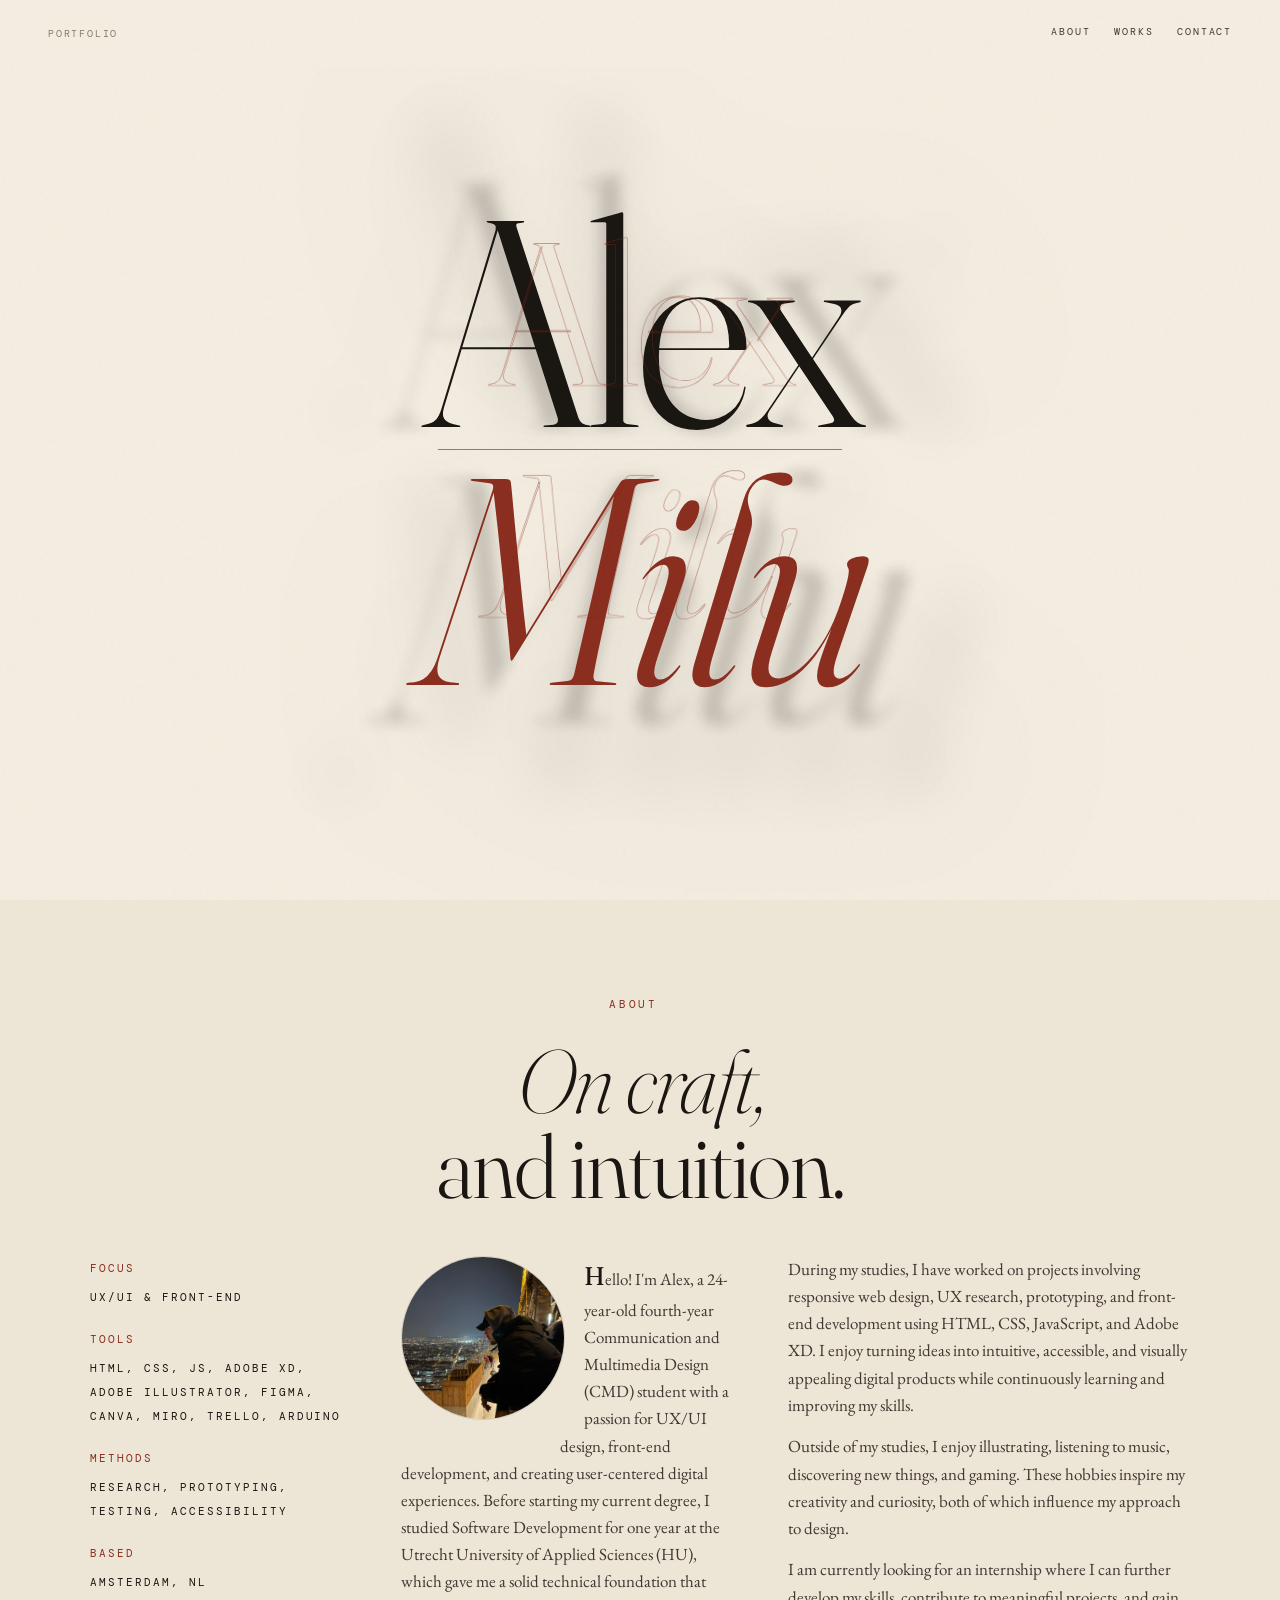
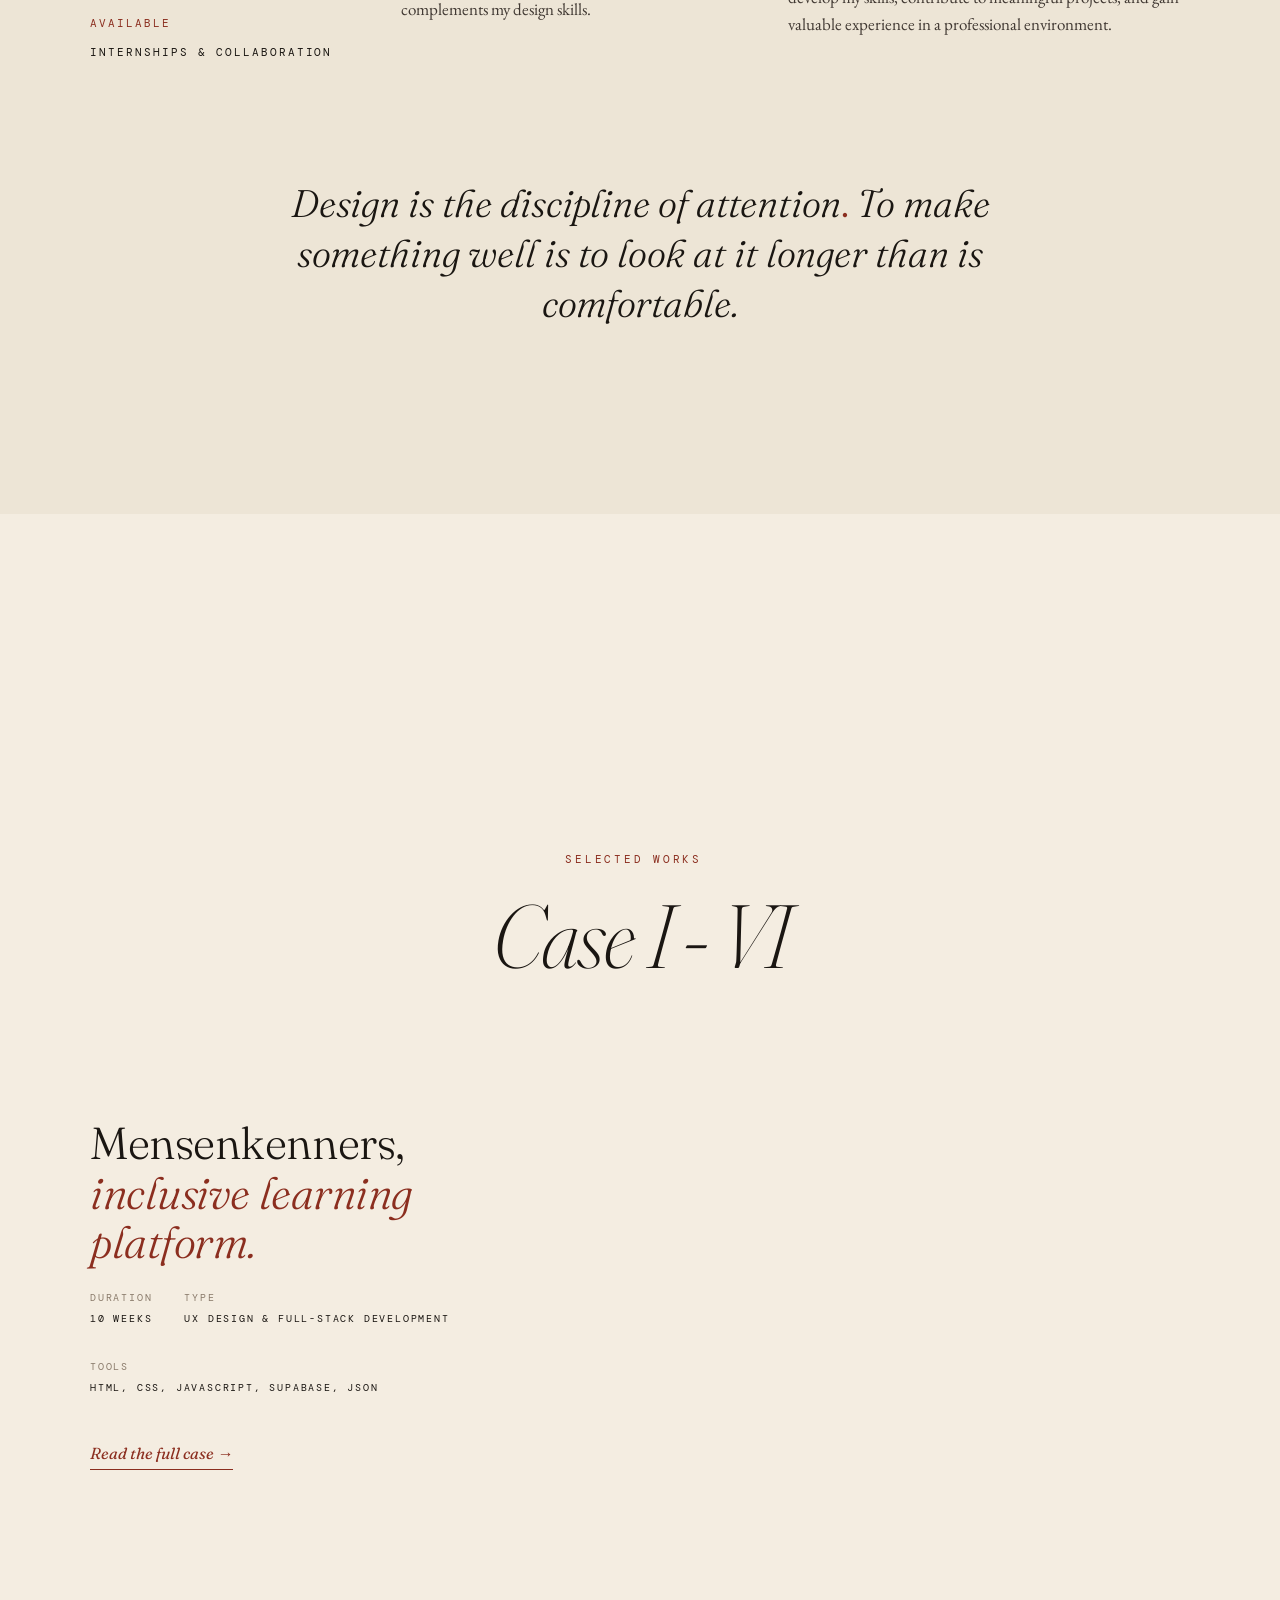
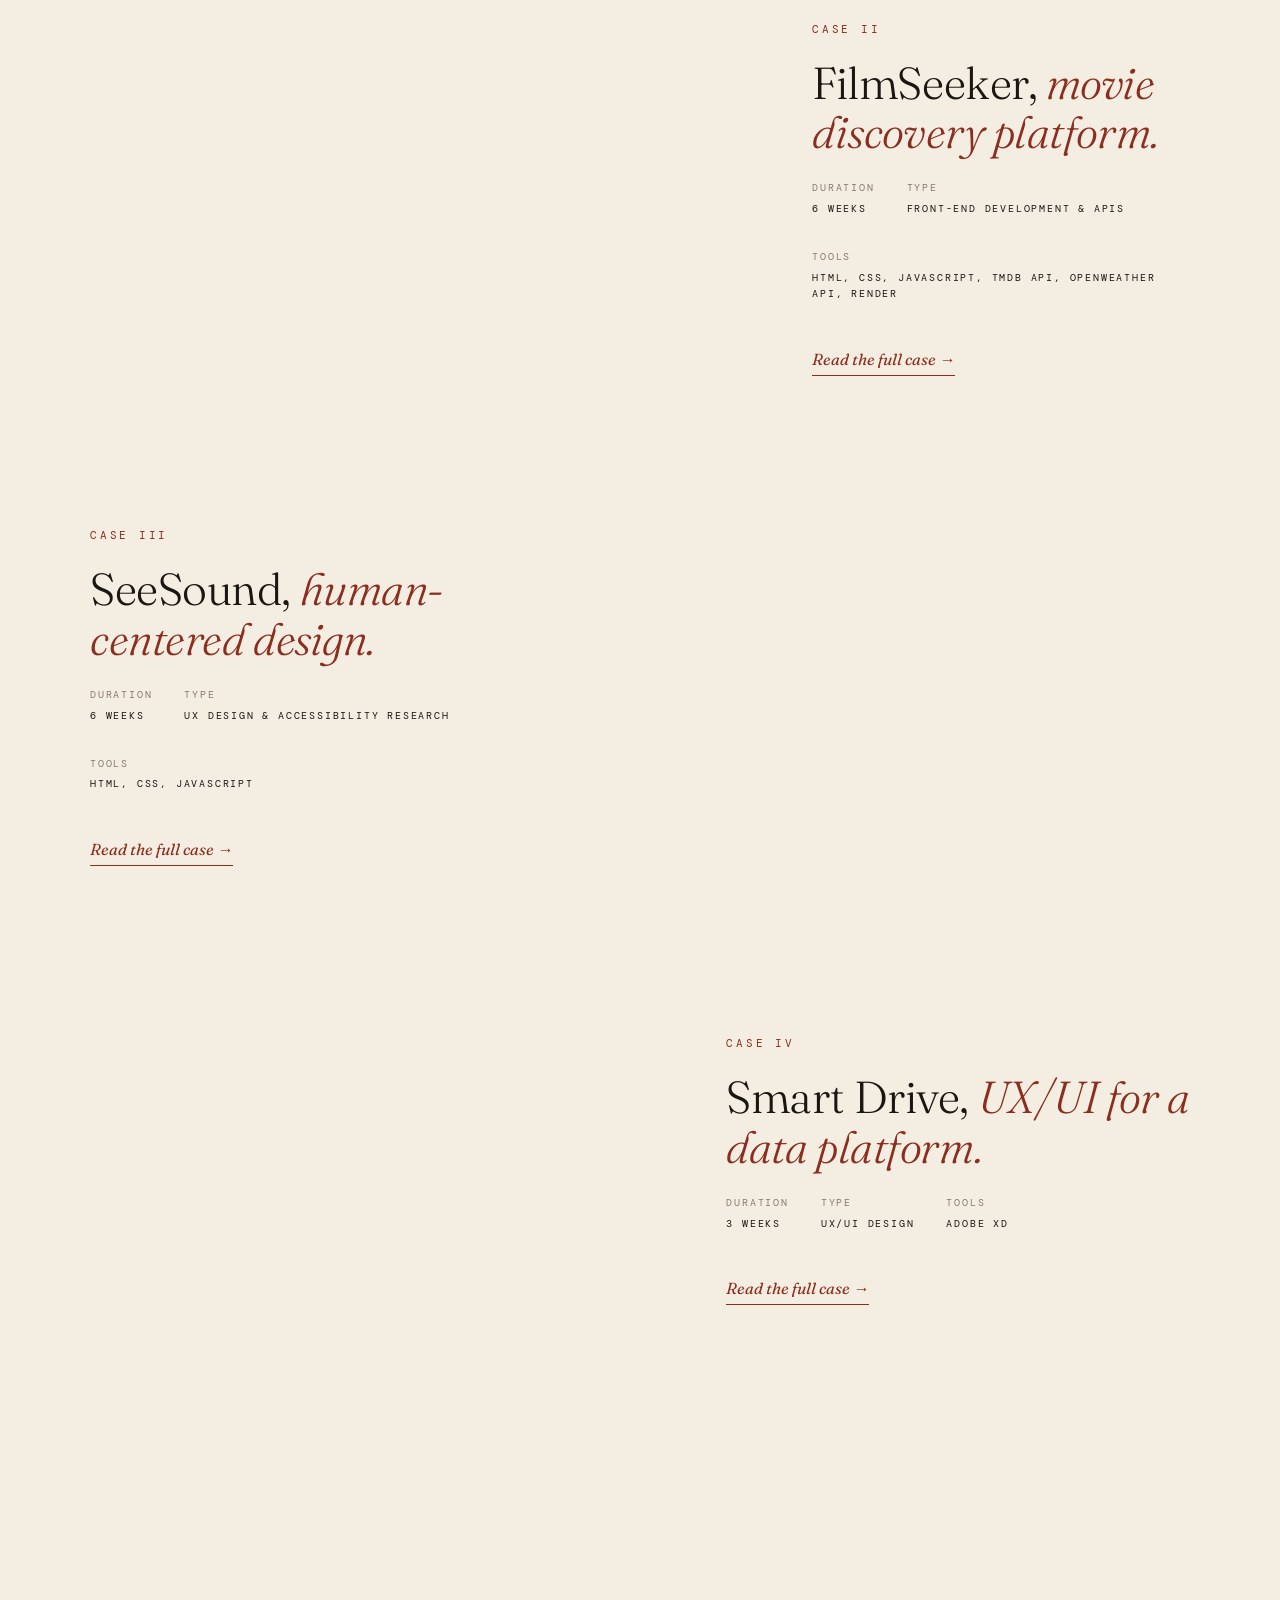
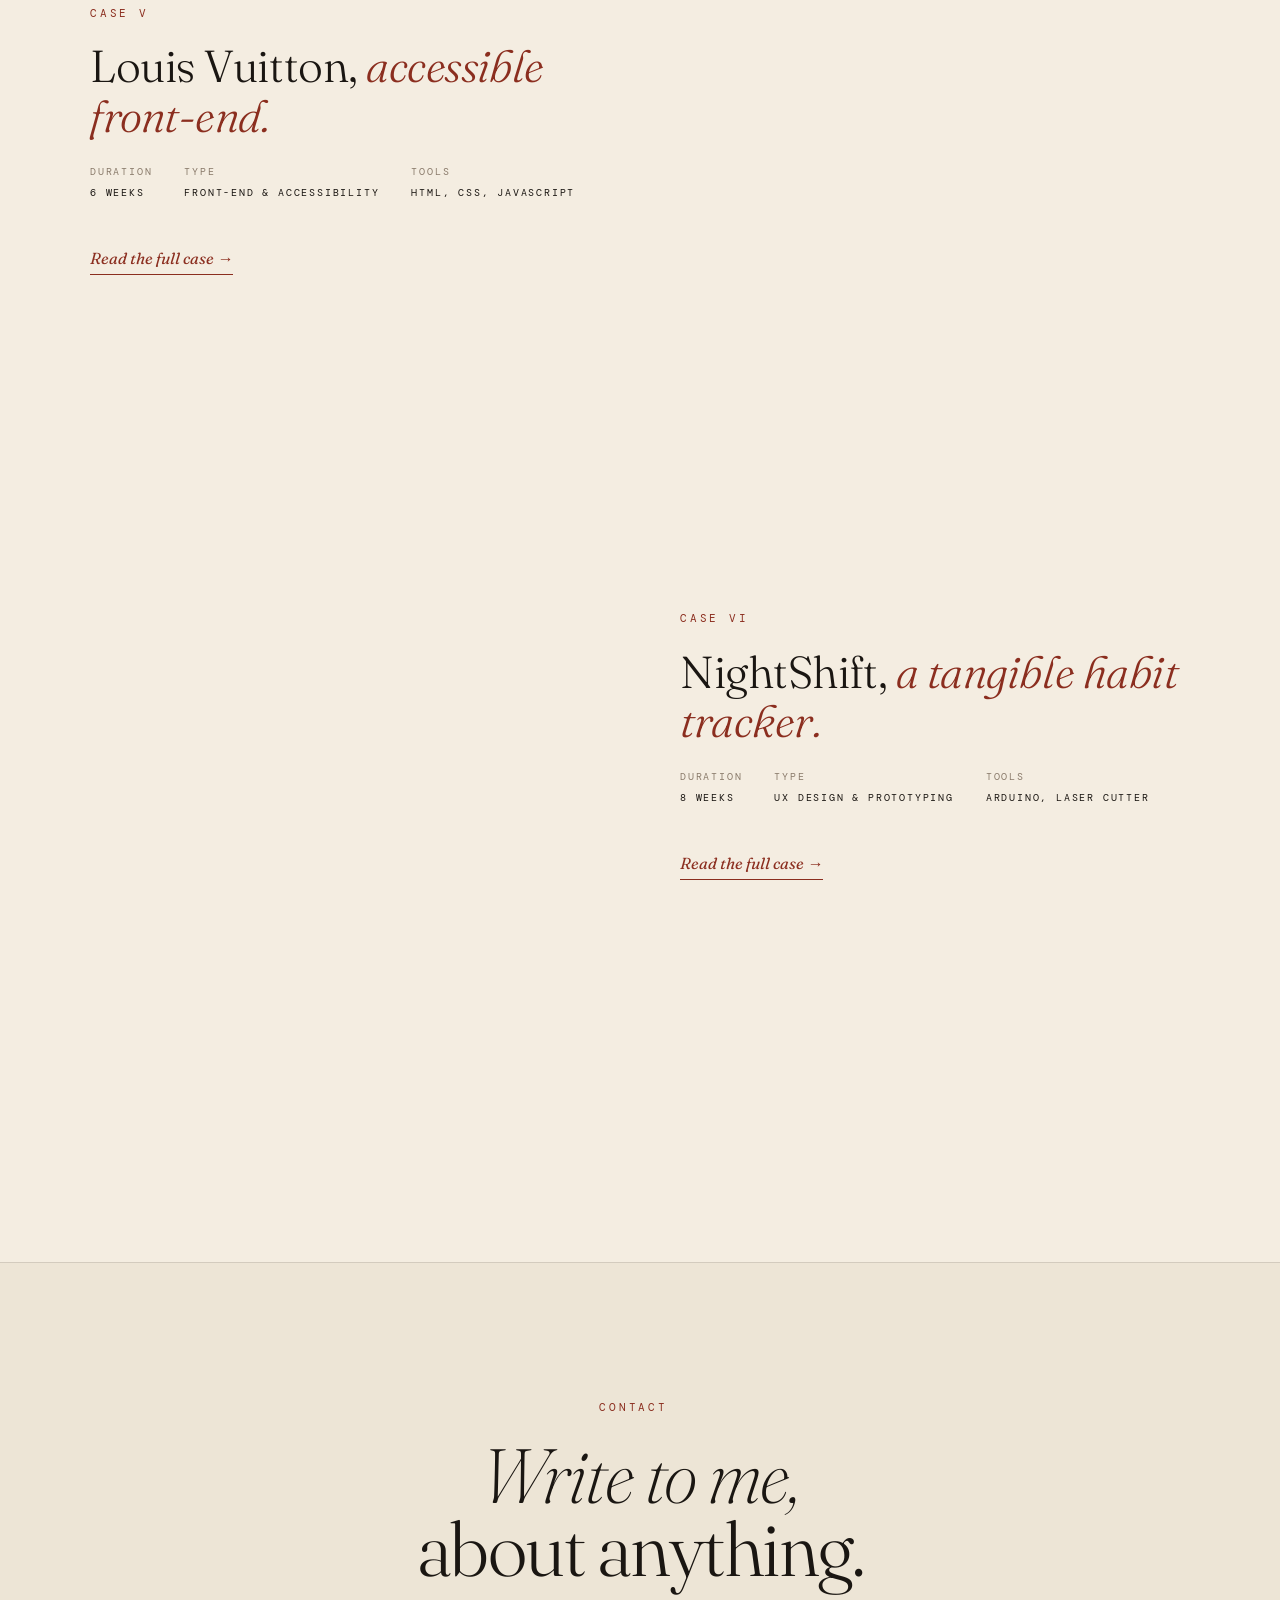
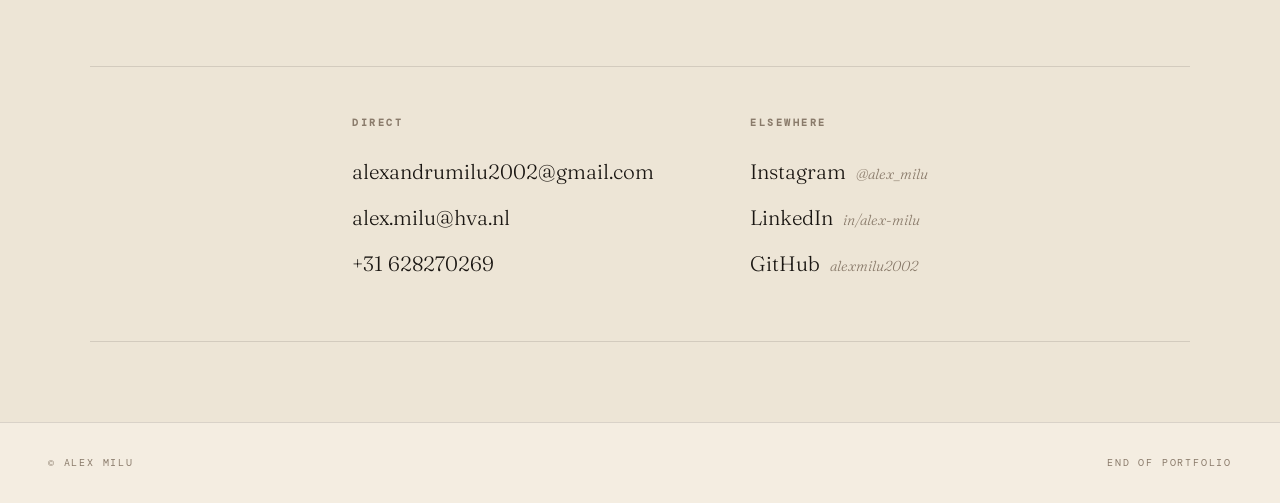
==== commit 6d265ae6: "#5" ====
--- a/index.html
+++ b/index.html
@@ -39,8 +39,8 @@
       <span class="hero-name-text hero-name-last" data-letters>Milu</span>
     </div>
     <div class="hero-name-layer" data-layer="4">
-      <svg class="hero-ink-svg" viewBox="0 0 1200 320" width="clamp(70vw,82vw,1100px)" xmlns="http://www.w3.org/2000/svg"><text x="600" y="230" text-anchor="middle" style="font-size:280px;letter-spacing:-7px">Alex</text></svg>
-      <svg class="hero-ink-svg" viewBox="0 0 1200 320" width="clamp(70vw,82vw,1100px)" xmlns="http://www.w3.org/2000/svg" style="margin-top:-.05em"><text x="600" y="230" text-anchor="middle" font-style="italic" style="font-size:280px;letter-spacing:-7px">Milu</text></svg>
+      <svg class="hero-ink-svg" viewBox="0 0 1200 320" width="clamp(64vw,74vw,980px)" xmlns="http://www.w3.org/2000/svg"><text x="600" y="230" text-anchor="middle" style="font-size:280px;letter-spacing:-7px">Alex</text></svg>
+      <svg class="hero-ink-svg" viewBox="0 0 1200 320" width="clamp(64vw,74vw,980px)" xmlns="http://www.w3.org/2000/svg" style="margin-top:-.05em"><text x="600" y="230" text-anchor="middle" font-style="italic" style="font-size:280px;letter-spacing:-7px">Milu</text></svg>
     </div>
   </div>
 
@@ -87,12 +87,81 @@
   <div class="works-wrap">
     <div class="works-head reveal">
       <span class="section-label">Selected Works</span>
-      <h2 class="split-words"><em>Case I - III</em></h2>
-    </div>
-
-    <article class="project reveal" id="project-smartdrive">
+      <h2 class="split-words"><em>Case I - VI</em></h2>
+    </div>
+
+    <article class="project reverse reveal wide-image" id="project-mensenkenners">
       <div class="project-numeral">I</div>
       <div class="project-image-wrap">
+        <div class="project-image" style="aspect-ratio:1917/907">
+          <div class="project-image-frame">
+            <div class="project-image-inner" data-parallax-speed="0.04">
+              <img src="images/mensenkenners1.png" alt="Mensenkenners dashboard: course overview with progress tracking" class="project-photo">
+            </div>
+          </div>
+        </div>
+      </div>
+      <div class="project-text">
+        <span class="project-label">Case I</span>
+        <h3>Mensenkenners, <em> inclusive learning platform.</em></h3>
+        <div class="project-meta">
+          <span>Duration<strong>10 weeks</strong></span>
+          <span>Type<strong>UX design &amp; full-stack development</strong></span>
+          <span>Tools<strong>HTML, CSS, JavaScript, Supabase, JSON</strong></span>
+        </div>
+        <a href="case-mensenkenners.html" class="project-link">Read the full case →</a>
+      </div>
+    </article>
+
+    <article class="project reveal wide-image" id="project-filmseeker">
+      <div class="project-numeral">II</div>
+      <div class="project-image-wrap">
+        <div class="project-image" style="aspect-ratio:1870/887">
+          <div class="project-image-frame">
+            <div class="project-image-inner" data-parallax-speed="0.04">
+              <img src="images/filmseeker1.png" alt="FilmSeeker homepage: weather-based movie recommendations and carousel" class="project-photo">
+            </div>
+          </div>
+        </div>
+      </div>
+      <div class="project-text">
+        <span class="project-label">Case II</span>
+        <h3>FilmSeeker, <em> movie discovery platform.</em></h3>
+        <div class="project-meta">
+          <span>Duration<strong>6 weeks</strong></span>
+          <span>Type<strong>Front-end development &amp; APIs</strong></span>
+          <span>Tools<strong>HTML, CSS, JavaScript, TMDB API, OpenWeather API, Render</strong></span>
+        </div>
+        <a href="case-filmseeker.html" class="project-link">Read the full case →</a>
+      </div>
+    </article>
+
+    <article class="project reverse reveal wide-image" id="project-seesound">
+      <div class="project-numeral">III</div>
+      <div class="project-image-wrap">
+        <div class="project-image" style="aspect-ratio:1760/905">
+          <div class="project-image-frame">
+            <div class="project-image-inner" data-parallax-speed="0.04">
+              <img src="images/seesound1.png" alt="SeeSound main screen: podcast player with speaker guide and transcript access" class="project-photo">
+            </div>
+          </div>
+        </div>
+      </div>
+      <div class="project-text">
+        <span class="project-label">Case III</span>
+        <h3>SeeSound, <em> human-centered design.</em></h3>
+        <div class="project-meta">
+          <span>Duration<strong>6 weeks</strong></span>
+          <span>Type<strong>UX design &amp; accessibility research</strong></span>
+          <span>Tools<strong>HTML, CSS, Javascript</strong></span>
+        </div>
+        <a href="case-seesound.html" class="project-link">Read the full case →</a>
+      </div>
+    </article>
+
+    <article class="project reveal wide-image" id="project-smartdrive">
+      <div class="project-numeral">IV</div>
+      <div class="project-image-wrap">
         <div class="project-image" style="aspect-ratio:16/9">
           <div class="project-image-frame">
             <div class="project-image-inner" data-parallax-speed="0.04">
@@ -102,7 +171,7 @@
         </div>
       </div>
       <div class="project-text">
-        <span class="project-label">Case I</span>
+        <span class="project-label">Case IV</span>
         <h3>Smart Drive, <em> UX/UI for a data platform.</em></h3>
         <div class="project-meta">
           <span>Duration<strong>3 weeks</strong></span>
@@ -114,7 +183,7 @@
     </article>
 
     <article class="project reverse reveal" id="project-louisvuitton">
-      <div class="project-numeral">II</div>
+      <div class="project-numeral">V</div>
       <div class="project-image-wrap">
         <div class="project-image" style="aspect-ratio:472/906;max-width:280px;margin:0 auto">
           <div class="project-image-frame">
@@ -125,7 +194,7 @@
         </div>
       </div>
       <div class="project-text">
-        <span class="project-label">Case II</span>
+        <span class="project-label">Case V</span>
         <h3>Louis Vuitton, <em> accessible front-end.</em></h3>
         <div class="project-meta">
           <span>Duration<strong>6 weeks</strong></span>
@@ -137,7 +206,7 @@
     </article>
 
     <article class="project reveal" id="project-nightshift">
-      <div class="project-numeral">III</div>
+      <div class="project-numeral">VI</div>
       <div class="project-image-wrap">
         <div class="project-image" style="aspect-ratio:712/537">
           <div class="project-image-frame">
@@ -148,7 +217,7 @@
         </div>
       </div>
       <div class="project-text">
-        <span class="project-label">Case III</span>
+        <span class="project-label">Case VI</span>
         <h3>NightShift, <em> a tangible habit tracker.</em></h3>
         <div class="project-meta">
           <span>Duration<strong>8 weeks</strong></span>
@@ -167,7 +236,7 @@
 <section id="contact">
   <div class="contact-wrap">
     <div class="contact-head reveal">
-      <span class="section-label">Correspondence</span>
+      <span class="section-label">Contact</span>
       <h2 class="split-words"><em>Write to me,</em><br><strong>about anything.</strong></h2>
     </div>
 
@@ -189,7 +258,7 @@
 </section>
 
 <footer>
-  <span>© Alex Milu - 2026</span>
+  <span>© Alex Milu</span>
   <span>End of Portfolio</span>
 </footer>
 <script src="script.js" defer></script>
--- a/styles.css
+++ b/styles.css
@@ -12,7 +12,7 @@
   --font-b:'EB Garamond',Georgia,serif;
   --font-m:'DM Mono',monospace;
   --ease-soft:cubic-bezier(.16,1,.3,1);
-  --ease-pop:cubic-bezier(.2,.85,.2,1.04);
+  --ease-pop:cubic-bezier(.19,1,.22,1);
 }
 html{scroll-behavior:smooth;overflow-x:hidden;max-width:100vw}
 body{background:var(--paper);color:var(--ink);font-family:var(--font-b);font-size:18px;line-height:1.6;overflow-x:hidden;max-width:100vw;-webkit-font-smoothing:antialiased}
@@ -31,7 +31,7 @@
 .scroll-progress{position:fixed;top:0;left:0;height:2px;background:var(--accent);z-index:600;width:0;will-change:width;transition:width .15s ease-out}
 
 /* SITE HEADER */
-.site-header{position:fixed;top:0;left:0;right:0;z-index:300;display:grid;grid-template-columns:auto 1fr;align-items:center;padding:1.5rem 3rem;background:linear-gradient(to bottom,var(--paper) 0%,rgba(244,237,225,0.92) 70%,transparent 100%);border-bottom:1px solid transparent;transition:border-color .4s}
+.site-header{position:fixed;top:0;left:0;right:0;z-index:300;display:grid;grid-template-columns:auto 1fr;align-items:center;padding:1.5rem 3rem;background:var(--paper);border-bottom:1px solid transparent;transition:border-color .4s}
 .site-header.is-visible{border-color:var(--line)}
 .site-logo,.site-nav{font-family:var(--font-m);font-size:10px;letter-spacing:.18em;text-transform:uppercase;color:var(--muted)}
 .site-logo{opacity:0;text-decoration:none;transition:color .3s;animation:fadeIn 1s ease 1.4s forwards}
@@ -65,7 +65,7 @@
 .hero-name-layer[data-layer="3"] .hero-name-last{color:var(--accent)}
 .hero-name-layer[data-layer="4"]{opacity:.55}
 
-.hero-name-text{font-family:var(--font-d);font-size:clamp(20vw,26vw,26rem);font-weight:300;line-height:.85;letter-spacing:-.025em;display:block;margin:0}
+.hero-name-text{font-family:var(--font-d);font-size:clamp(18vw,23vw,22rem);font-weight:300;line-height:.85;letter-spacing:-.025em;display:block;margin:0}
 .hero-name-first{font-style:normal;font-weight:300}
 .hero-name-last{font-style:italic;font-weight:300}
 
@@ -157,6 +157,17 @@
 .project.reverse .project-image-wrap{order:2}
 .project.reverse .project-text{order:1}
 
+/* Give a specific project's image column a bit more room than the text column (desktop only) */
+@media(min-width:769px){
+  .project.wide-image:not(.reverse){grid-template-columns:1.2fr 1fr}
+  .project.wide-image.reverse{grid-template-columns:1fr 1.2fr}
+  /* Mensenkenners' and FilmSeeker's screenshots are a flatter ratio than Smart Drive's, so
+     they need extra width to render at the same visual height as the text column beside them */
+  #project-mensenkenners.wide-image.reverse{grid-template-columns:1fr 1.7fr}
+  #project-filmseeker.wide-image:not(.reverse){grid-template-columns:1.7fr 1fr}
+  #project-seesound.wide-image.reverse{grid-template-columns:1fr 1.4fr}
+}
+
 /* Ghost roman numeral — slides + scales */
 .project-numeral{position:absolute;font-family:var(--font-d);font-style:italic;font-weight:200;font-size:clamp(12rem,22vw,22rem);line-height:1;color:var(--accent);opacity:0;pointer-events:none;z-index:0;letter-spacing:.3em;top:50%;transition:opacity 1.8s ease .3s, letter-spacing 2s var(--ease-soft) .3s, transform 2s var(--ease-soft) .3s}
 .project:not(.reverse) .project-numeral{right:-2rem;transform:translateY(-50%) translateX(80px) scale(1.5)}
@@ -248,6 +259,11 @@
 /* Row of equal-billing images (e.g. same-shaped screenshots shown side by side) */
 .case-row{display:flex;flex-wrap:wrap;justify-content:center;align-items:flex-start;gap:1.5rem}
 .case-row img{display:block;width:auto;height:auto;max-width:100%;max-height:65vh;background:var(--paper-2);border:1px solid var(--line);padding:.75rem}
+
+/* Stack of same-ratio images, each shown at full width */
+.case-grid{display:grid;grid-template-columns:1fr;gap:1.5rem}
+.case-grid img{width:100%;height:auto;display:block;background:var(--paper-2);border:1px solid var(--line);padding:.5rem}
+
 .case-cap{font-family:var(--font-d);font-style:italic;font-weight:300;font-size:13px;color:var(--muted);margin-top:.8rem;display:flex;justify-content:space-between;border-top:1px solid var(--line-soft);padding-top:.7rem}
 .case-cap span{font-family:var(--font-m);font-style:normal;letter-spacing:.15em;text-transform:uppercase;font-size:10px}
 
@@ -265,8 +281,8 @@
 }
 
 /* ── REVEAL: word-by-word — DRAMATIC ── */
-.split-words .reveal-word{display:inline-block;opacity:0;transform:translateY(1.1em) rotate(-5deg);transform-origin:50% 100%;transition:opacity 1.1s var(--ease-soft), transform 1.2s var(--ease-pop);will-change:opacity,transform}
-.split-words.is-visible .reveal-word{opacity:1;transform:translateY(0) rotate(0)}
+.split-words .reveal-word{display:inline-block;opacity:0;transform:translateY(1.1em);transition:opacity 1.1s var(--ease-soft), transform 1.2s var(--ease-pop);will-change:opacity,transform}
+.split-words.is-visible .reveal-word{opacity:1;transform:translateY(0)}
 
 /* ── REVEAL: simple ── */
 .reveal{opacity:0;transform:translateY(40px);transition:opacity 1.1s ease,transform 1.2s var(--ease-soft)}
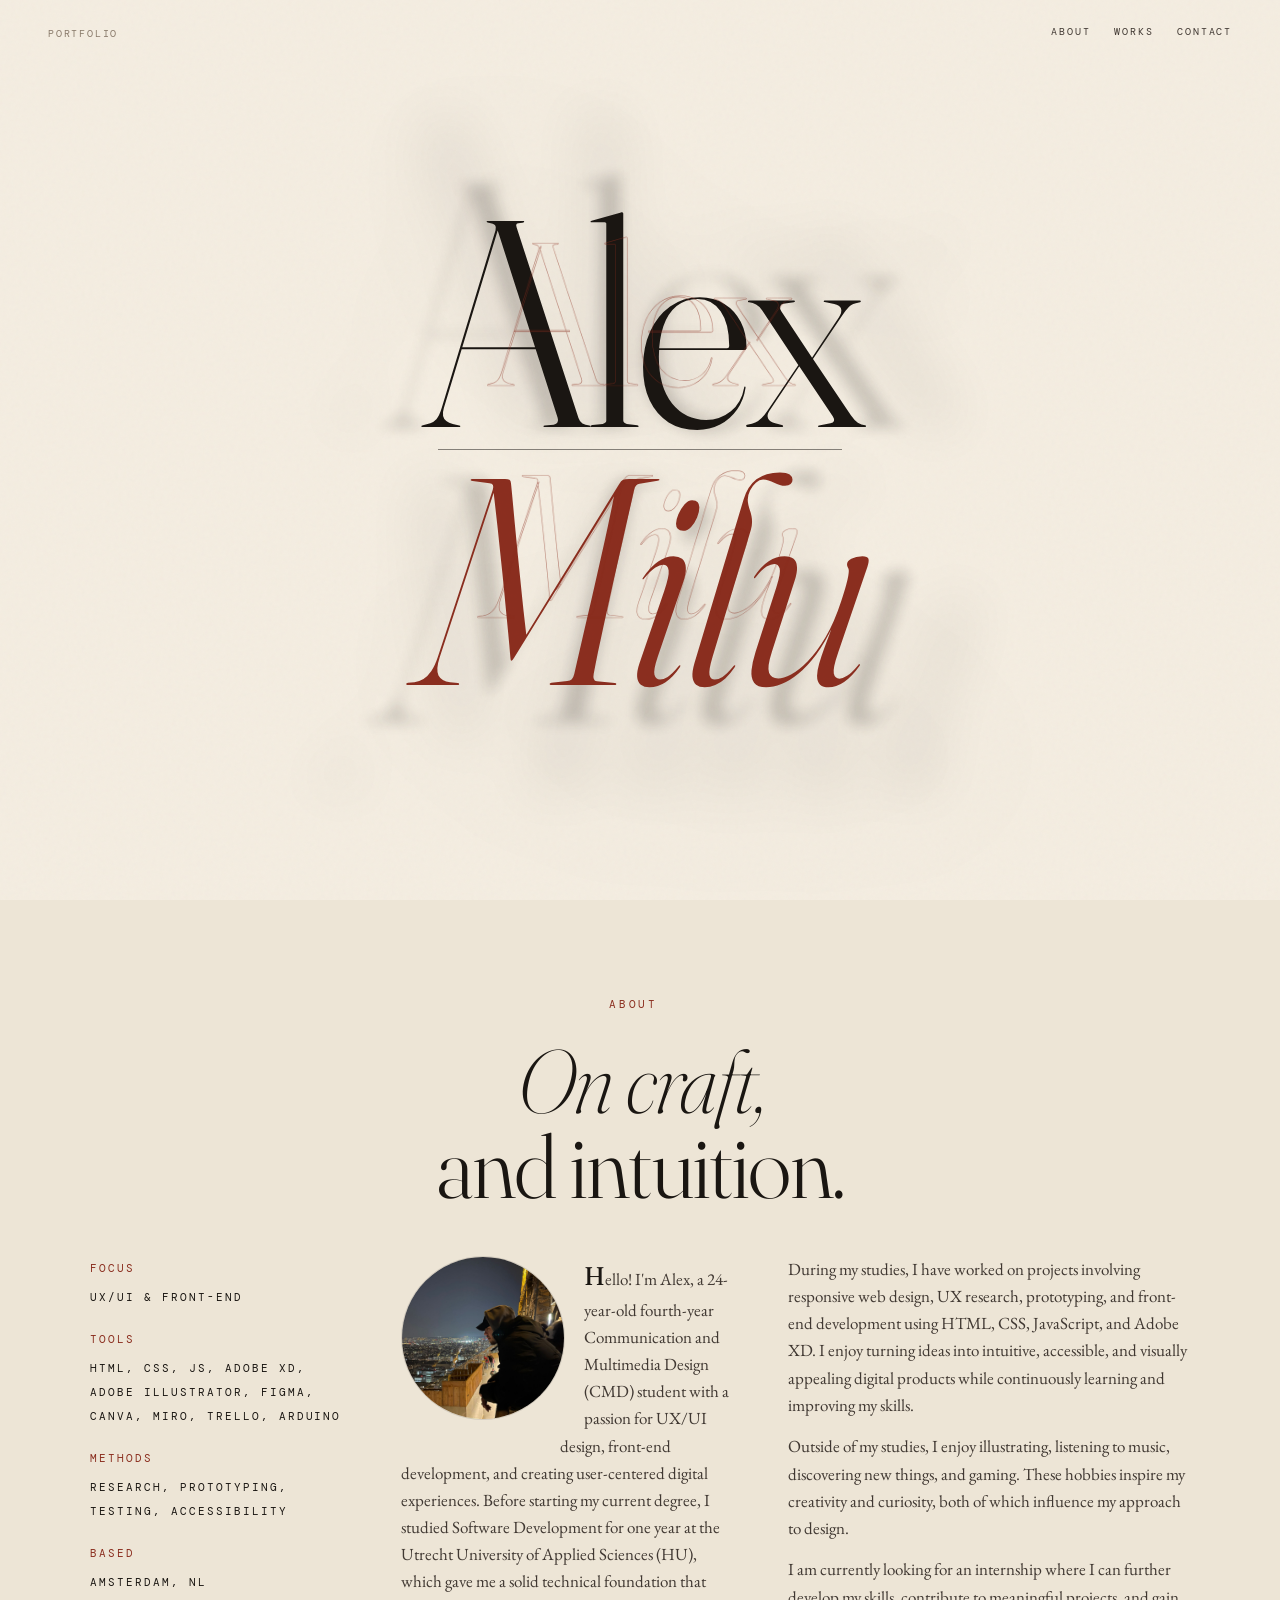
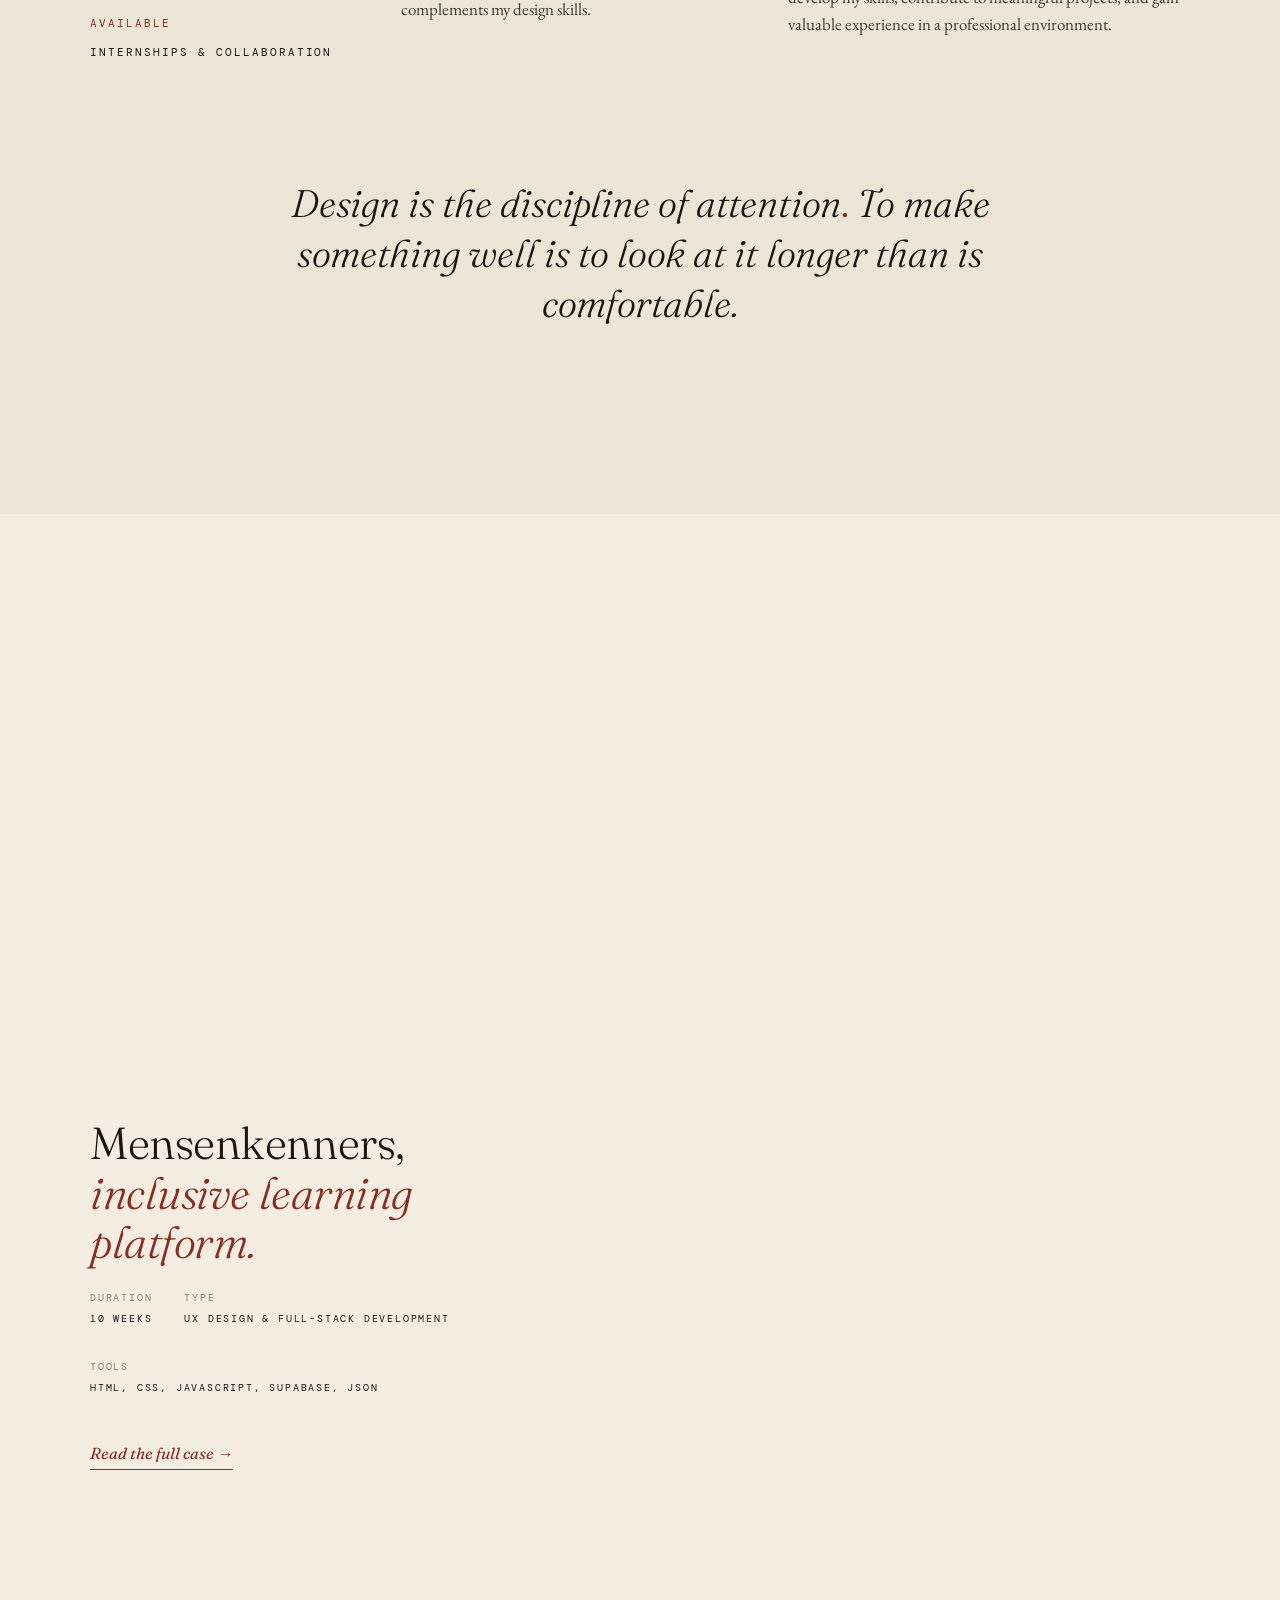
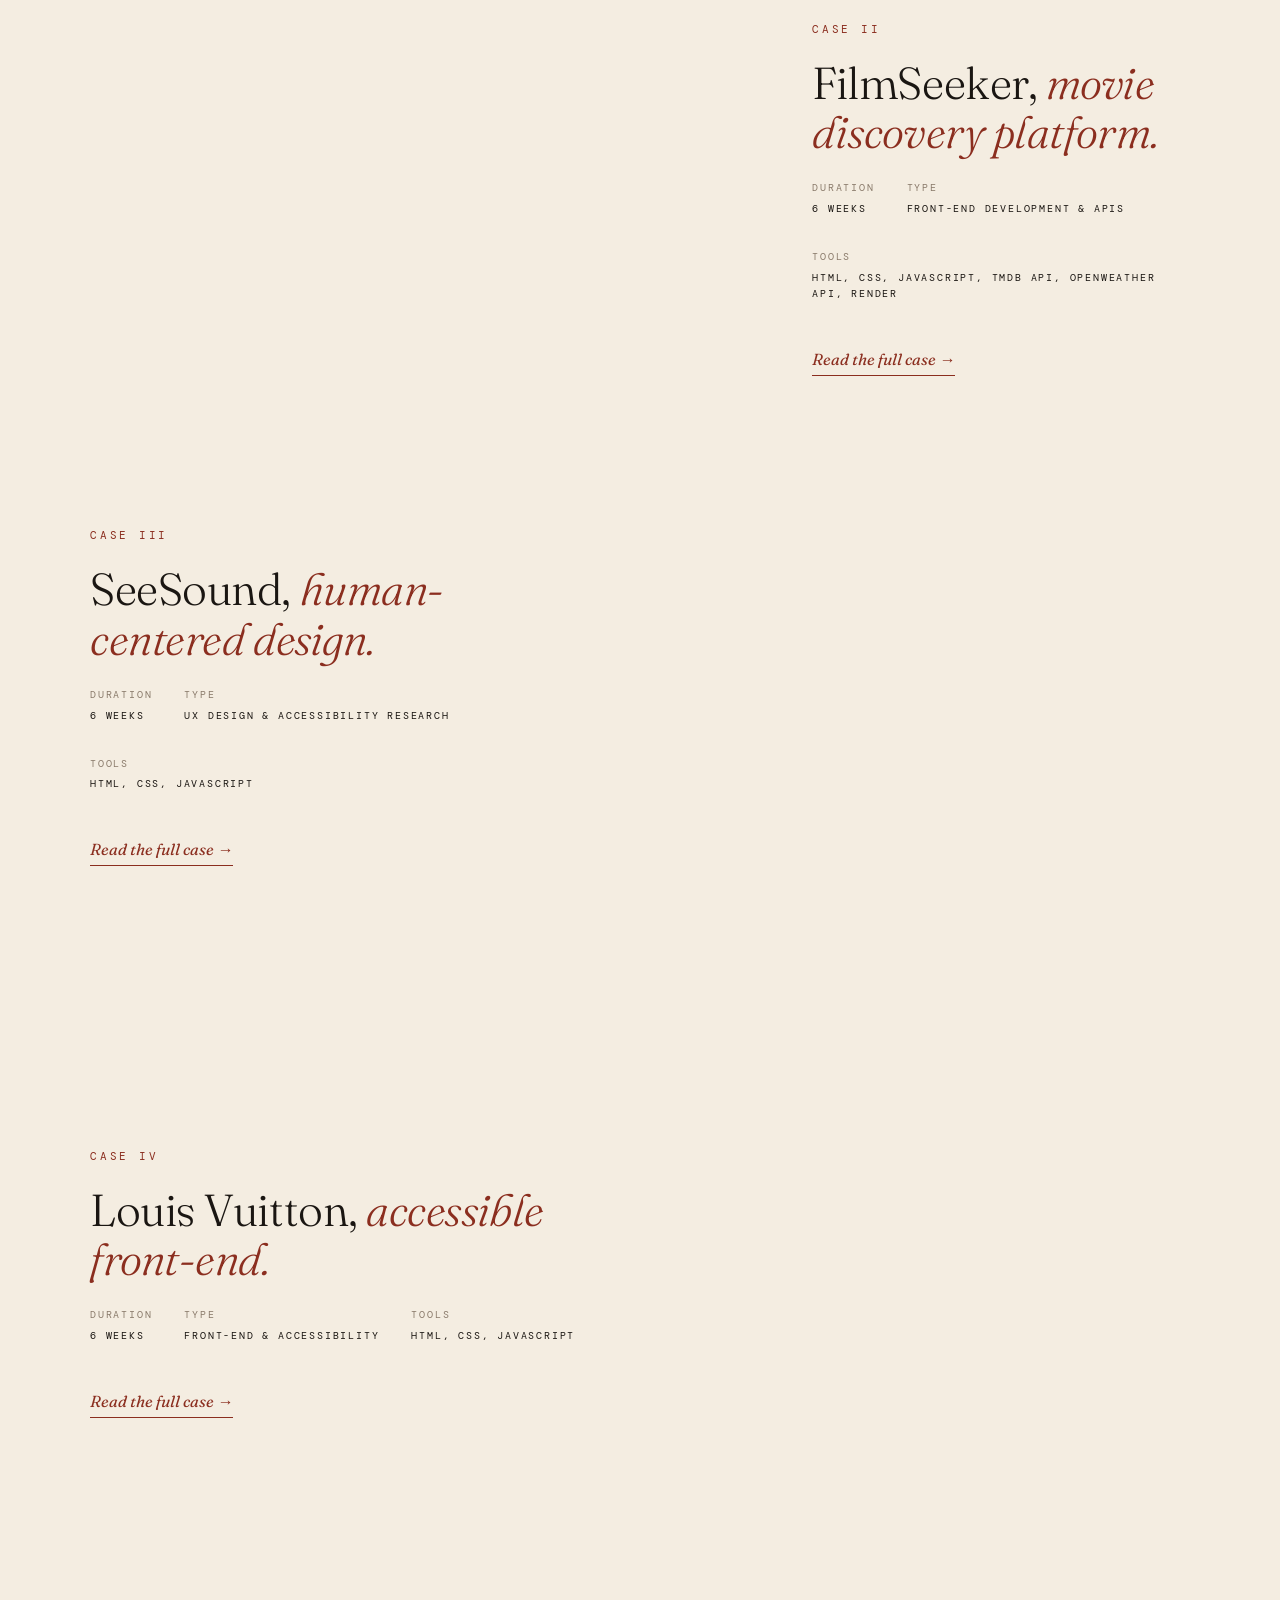
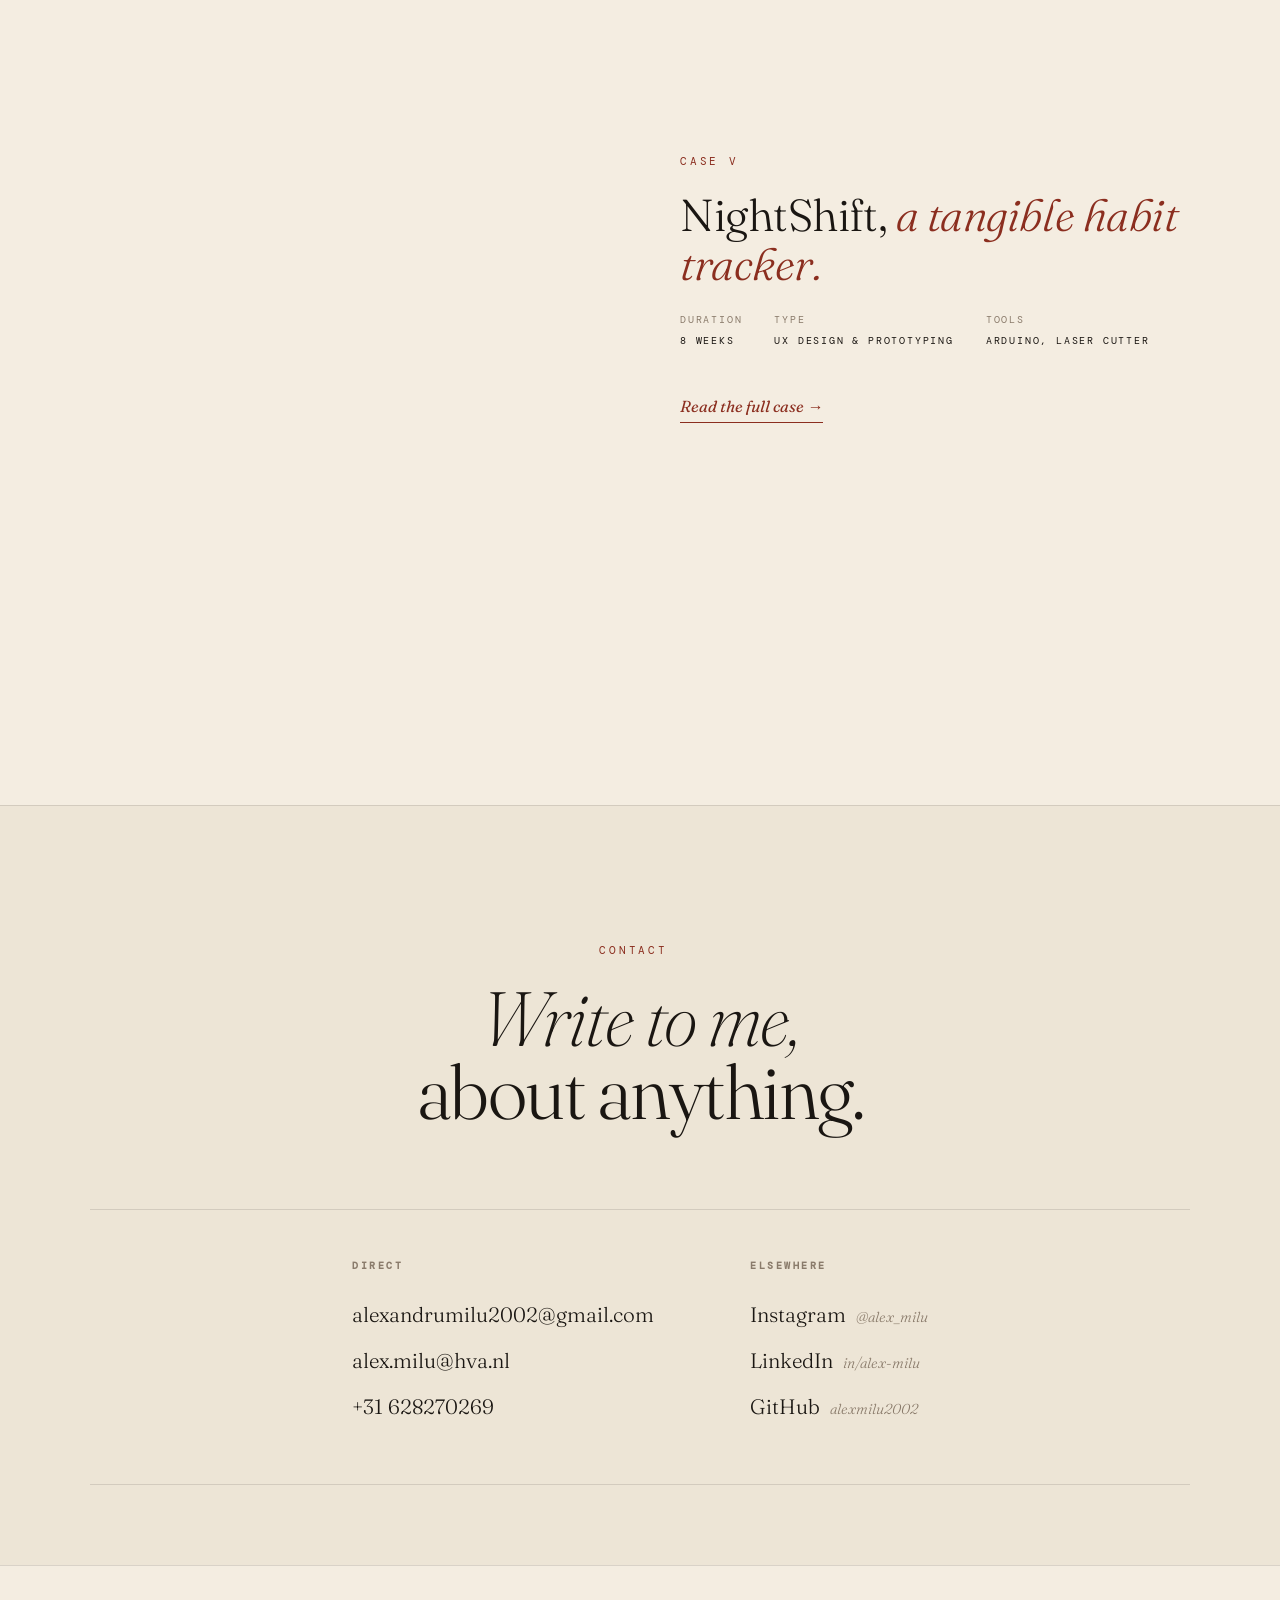
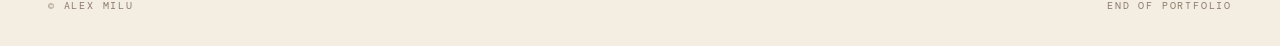
==== commit 0d5292ec: "favicon" ====
--- a/index.html
+++ b/index.html
@@ -87,7 +87,7 @@
   <div class="works-wrap">
     <div class="works-head reveal">
       <span class="section-label">Selected Works</span>
-      <h2 class="split-words"><em>Case I - VI</em></h2>
+      <h2 class="split-words"><em>Case I - V</em></h2>
     </div>
 
     <article class="project reverse reveal wide-image" id="project-mensenkenners">
@@ -159,42 +159,19 @@
       </div>
     </article>
 
-    <article class="project reveal wide-image" id="project-smartdrive">
+    <article class="project reverse reveal" id="project-louisvuitton">
       <div class="project-numeral">IV</div>
       <div class="project-image-wrap">
-        <div class="project-image" style="aspect-ratio:16/9">
-          <div class="project-image-frame">
-            <div class="project-image-inner" data-parallax-speed="0.04">
-              <img src="images/SmartDriveDesktop1.png" alt="AutoInsight desktop interface, vehicle listing with filters and search results" class="project-photo">
+        <div class="project-image" style="aspect-ratio:472/906;max-width:280px;margin:0 auto">
+          <div class="project-image-frame">
+            <div class="project-image-inner" data-parallax-speed="0.04">
+              <img src="images/LouisVuitton1.png" alt="Louis Vuitton coded homepage, Holiday Gifts hero carousel" class="project-photo">
             </div>
           </div>
         </div>
       </div>
       <div class="project-text">
         <span class="project-label">Case IV</span>
-        <h3>Smart Drive, <em> UX/UI for a data platform.</em></h3>
-        <div class="project-meta">
-          <span>Duration<strong>3 weeks</strong></span>
-          <span>Type<strong>UX/UI design</strong></span>
-          <span>Tools<strong>Adobe XD</strong></span>
-        </div>
-        <a href="case-smartdrive.html" class="project-link">Read the full case →</a>
-      </div>
-    </article>
-
-    <article class="project reverse reveal" id="project-louisvuitton">
-      <div class="project-numeral">V</div>
-      <div class="project-image-wrap">
-        <div class="project-image" style="aspect-ratio:472/906;max-width:280px;margin:0 auto">
-          <div class="project-image-frame">
-            <div class="project-image-inner" data-parallax-speed="0.04">
-              <img src="images/LouisVuitton1.png" alt="Louis Vuitton coded homepage, Holiday Gifts hero carousel" class="project-photo">
-            </div>
-          </div>
-        </div>
-      </div>
-      <div class="project-text">
-        <span class="project-label">Case V</span>
         <h3>Louis Vuitton, <em> accessible front-end.</em></h3>
         <div class="project-meta">
           <span>Duration<strong>6 weeks</strong></span>
@@ -206,7 +183,7 @@
     </article>
 
     <article class="project reveal" id="project-nightshift">
-      <div class="project-numeral">VI</div>
+      <div class="project-numeral">V</div>
       <div class="project-image-wrap">
         <div class="project-image" style="aspect-ratio:712/537">
           <div class="project-image-frame">
@@ -217,7 +194,7 @@
         </div>
       </div>
       <div class="project-text">
-        <span class="project-label">Case VI</span>
+        <span class="project-label">Case V</span>
         <h3>NightShift, <em> a tangible habit tracker.</em></h3>
         <div class="project-meta">
           <span>Duration<strong>8 weeks</strong></span>
--- a/styles.css
+++ b/styles.css
@@ -161,8 +161,8 @@
 @media(min-width:769px){
   .project.wide-image:not(.reverse){grid-template-columns:1.2fr 1fr}
   .project.wide-image.reverse{grid-template-columns:1fr 1.2fr}
-  /* Mensenkenners' and FilmSeeker's screenshots are a flatter ratio than Smart Drive's, so
-     they need extra width to render at the same visual height as the text column beside them */
+  /* Mensenkenners' and FilmSeeker's screenshots are a flatter ratio than the other
+     wide-image cases, so they need extra width to render at the same visual height as the text column beside them */
   #project-mensenkenners.wide-image.reverse{grid-template-columns:1fr 1.7fr}
   #project-filmseeker.wide-image:not(.reverse){grid-template-columns:1.7fr 1fr}
   #project-seesound.wide-image.reverse{grid-template-columns:1fr 1.4fr}
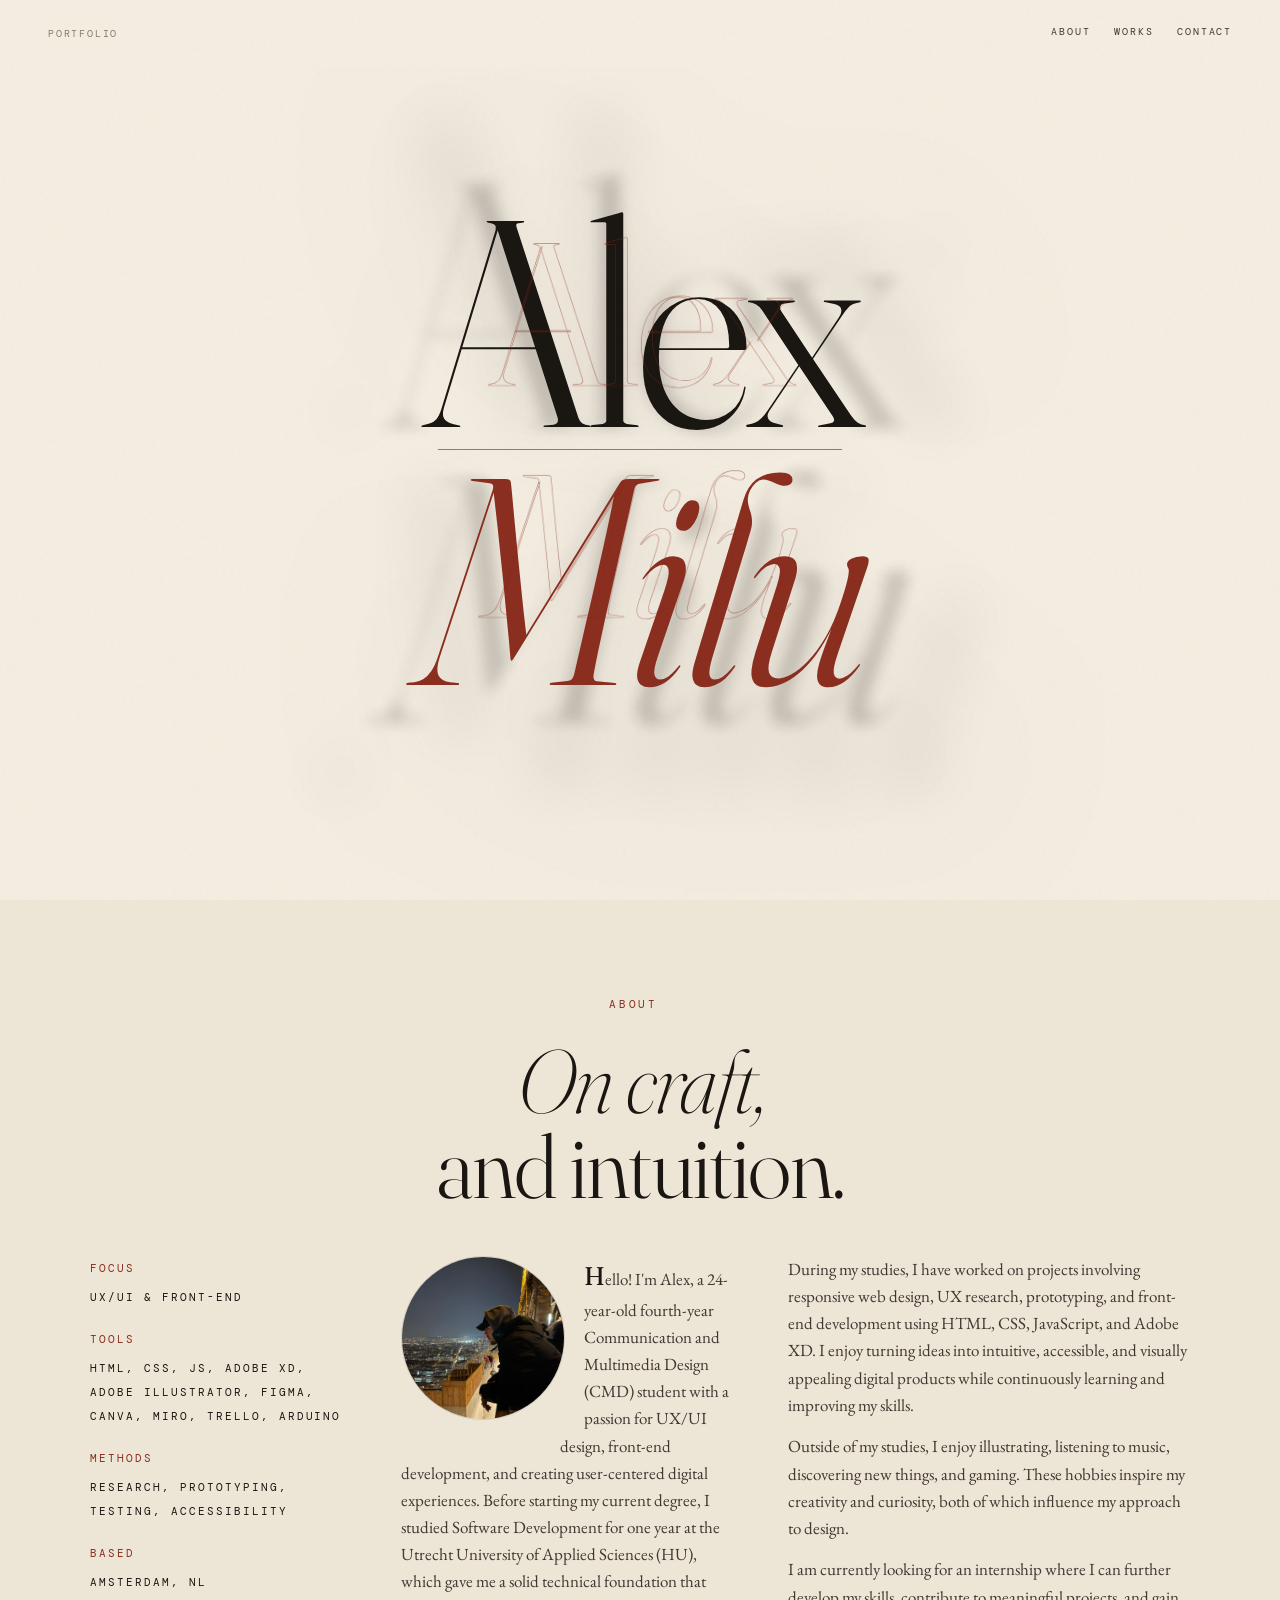
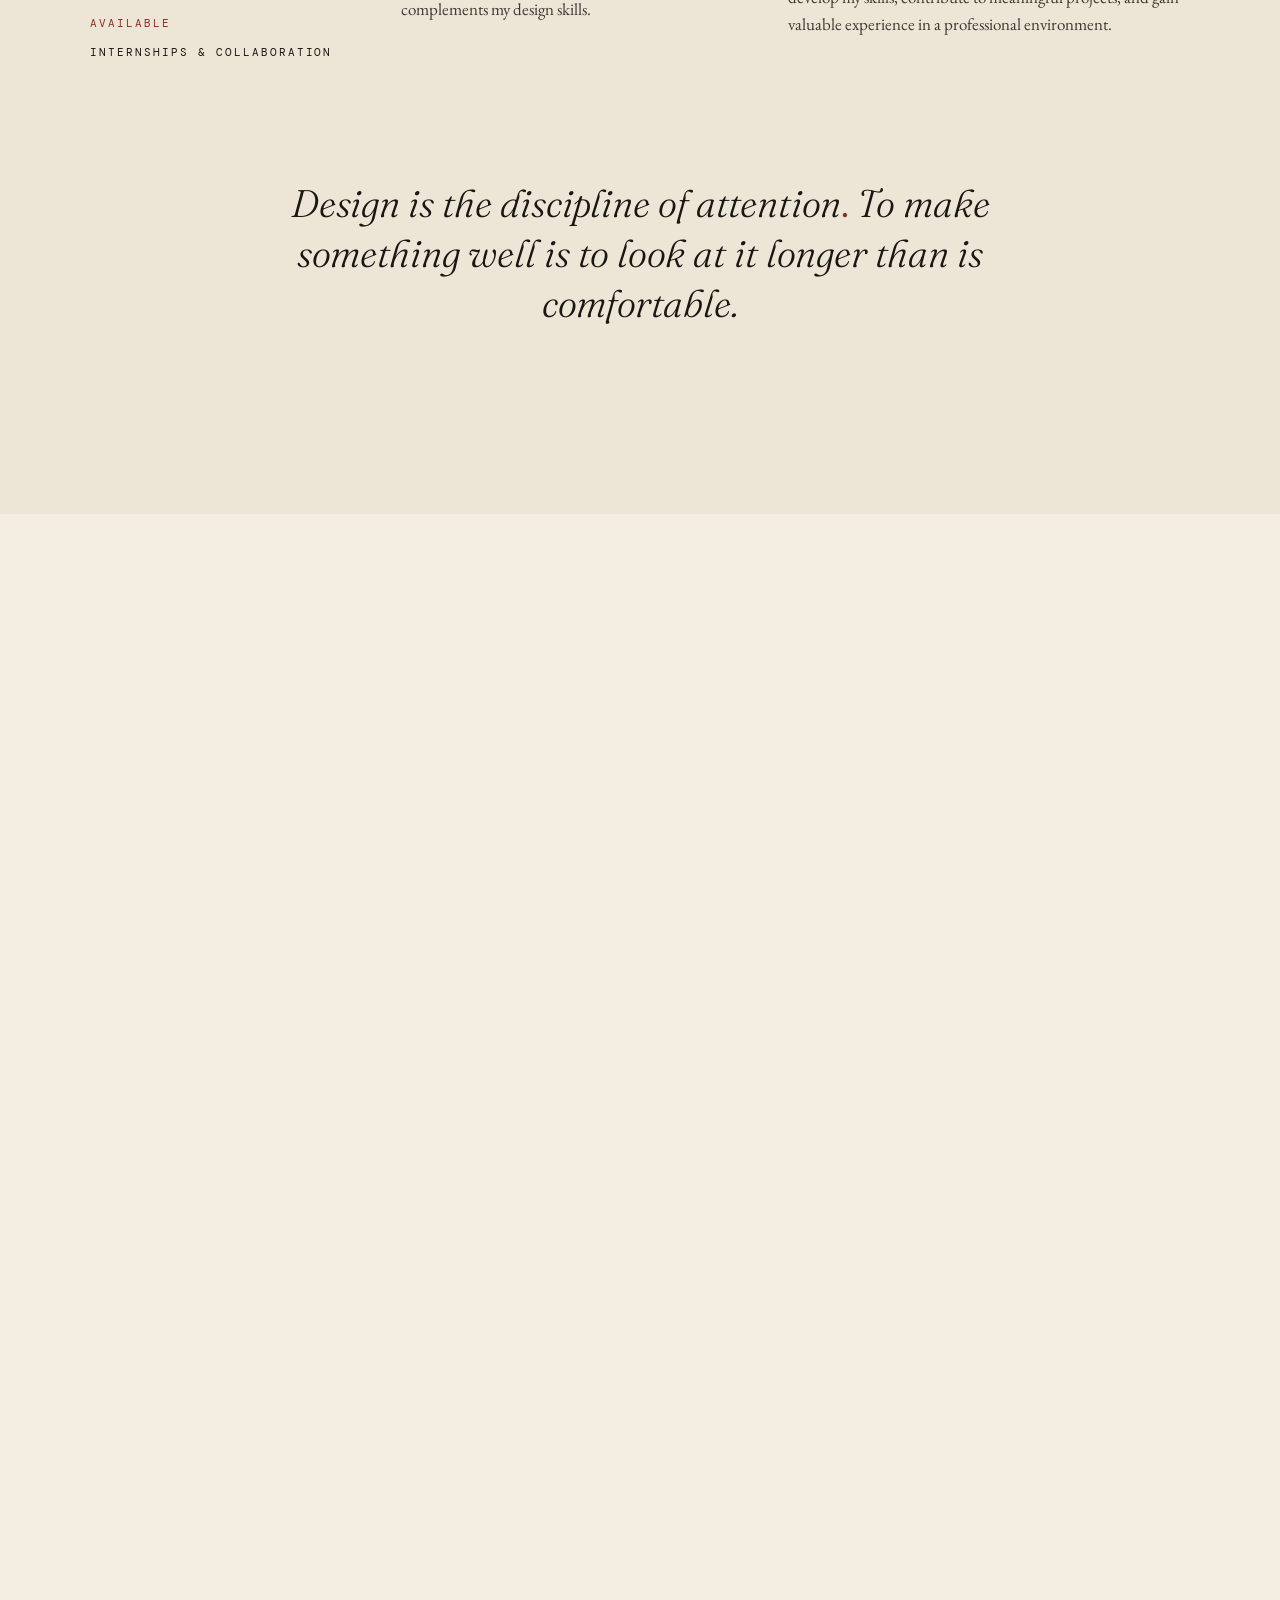
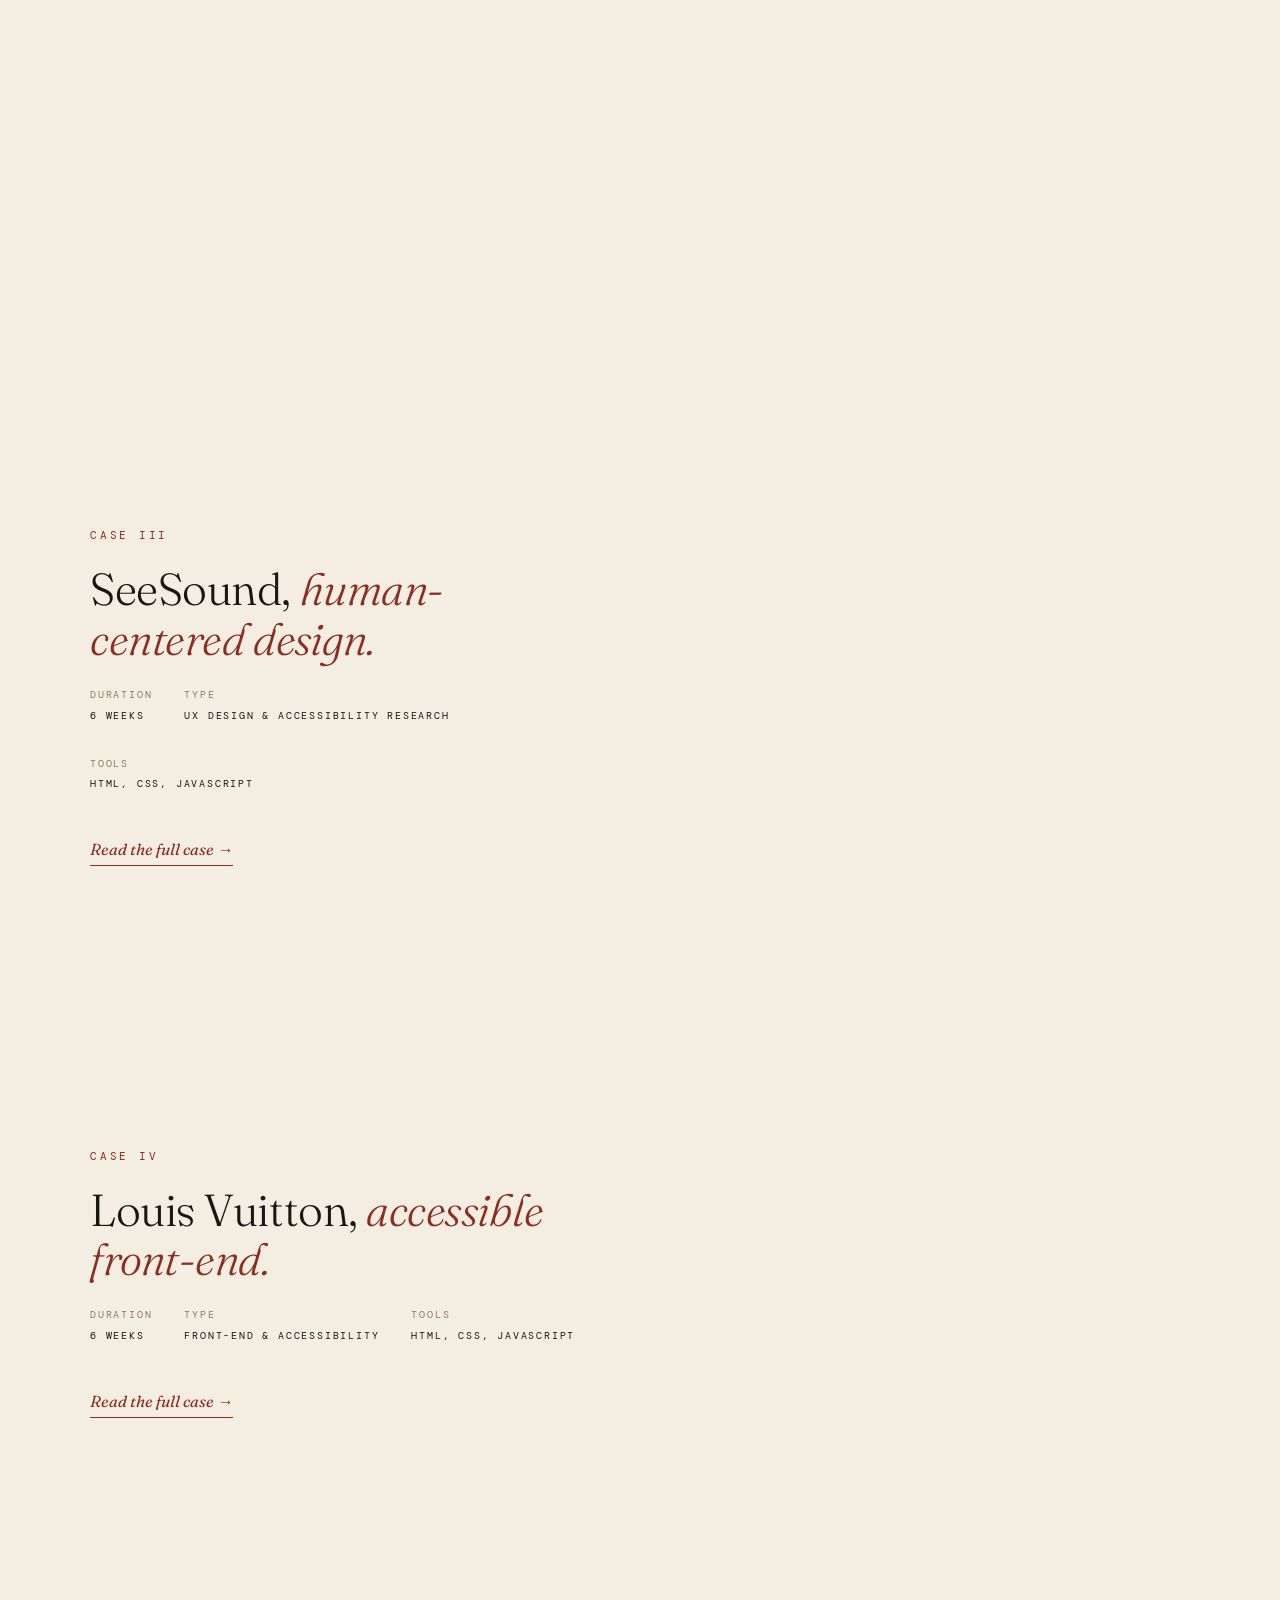
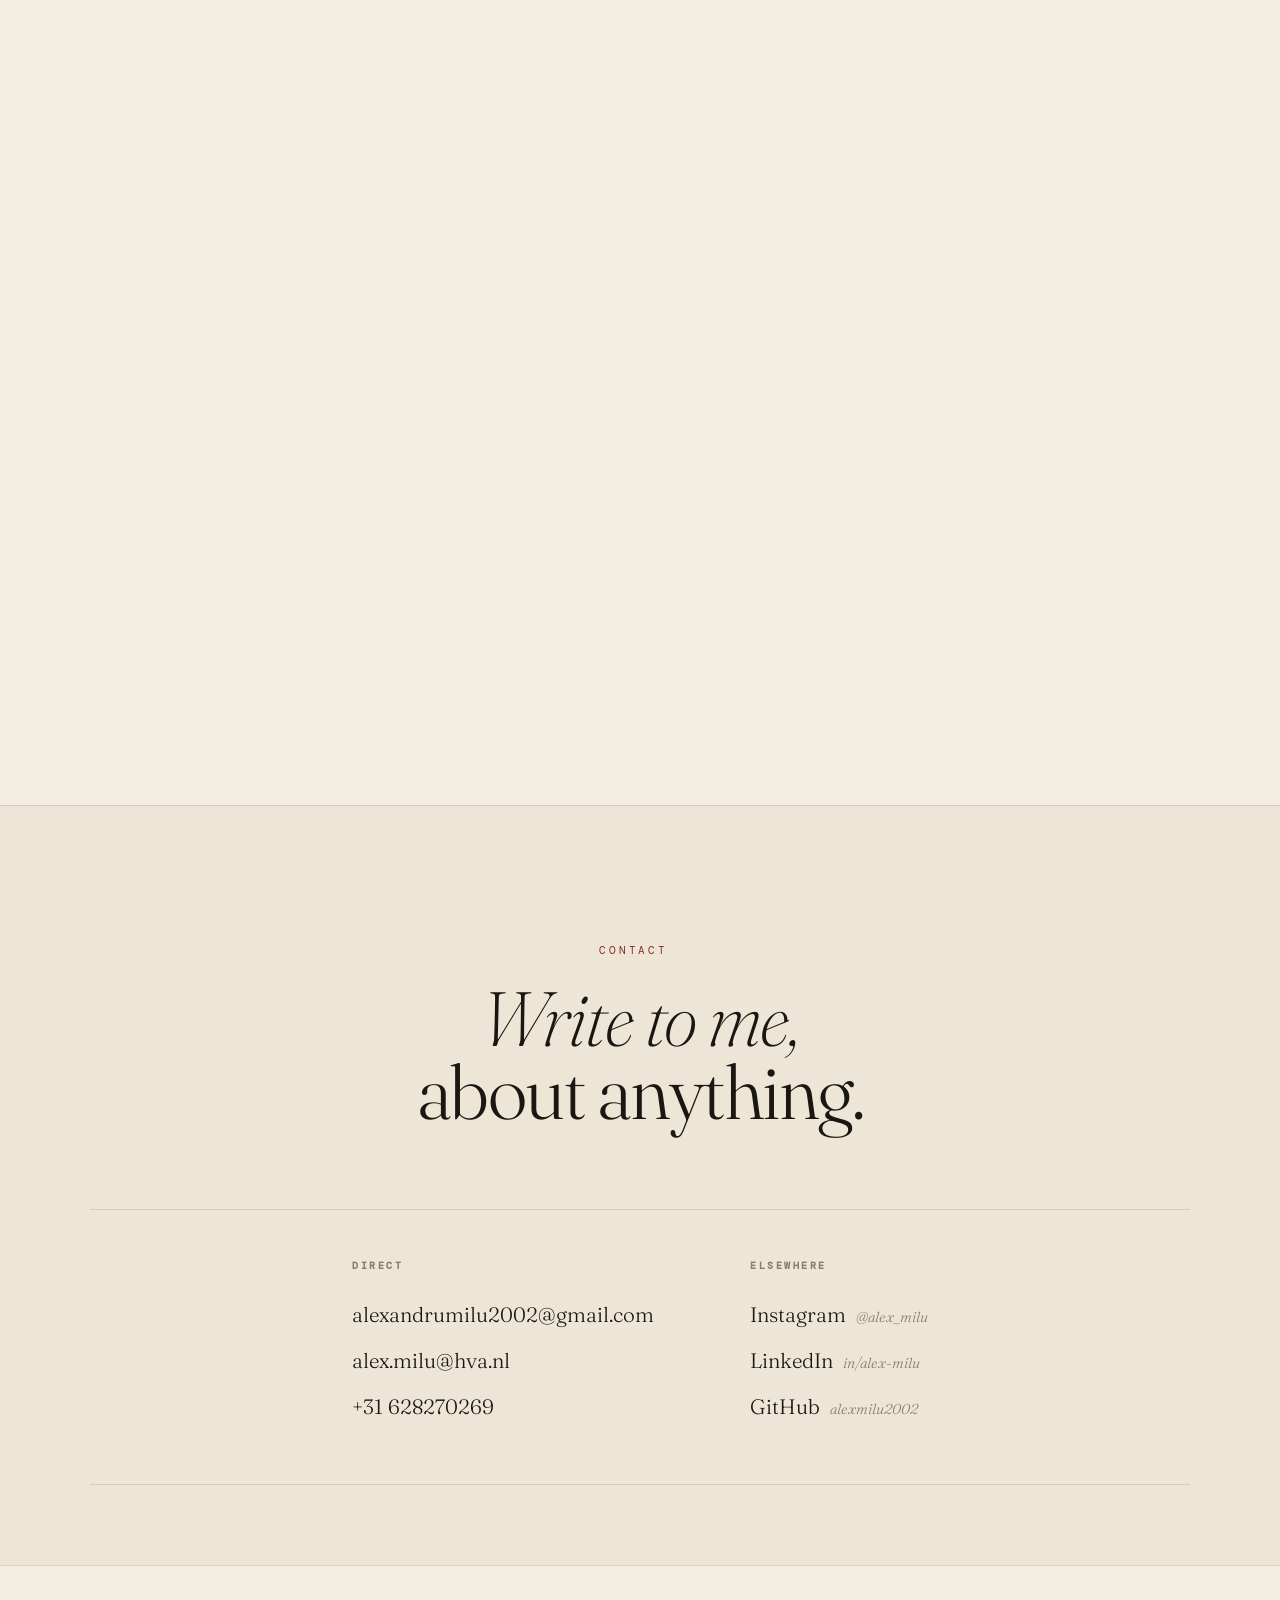
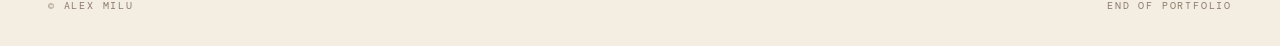
==== commit 0d8b21af: "aa" ====
--- a/index.html
+++ b/index.html
@@ -6,6 +6,7 @@
 <title>Alex Milu Portfolio</title>
 <meta name="description" content="UX/UI &amp; front-end portfolio by Alex Milu.">
 
+<link rel="icon" type="image/png" href="images/favicon.png">
 <link rel="preconnect" href="https://fonts.googleapis.com">
 <link rel="preconnect" href="https://fonts.gstatic.com" crossorigin>
 <link href="https://fonts.googleapis.com/css2?family=Fraunces:ital,opsz,wght@0,9..144,200;0,9..144,300;0,9..144,400;0,9..144,500;1,9..144,200;1,9..144,300;1,9..144,400&family=EB+Garamond:ital,wght@0,400;0,500;1,400;1,500&family=DM+Mono:wght@300;400&display=swap" rel="stylesheet">
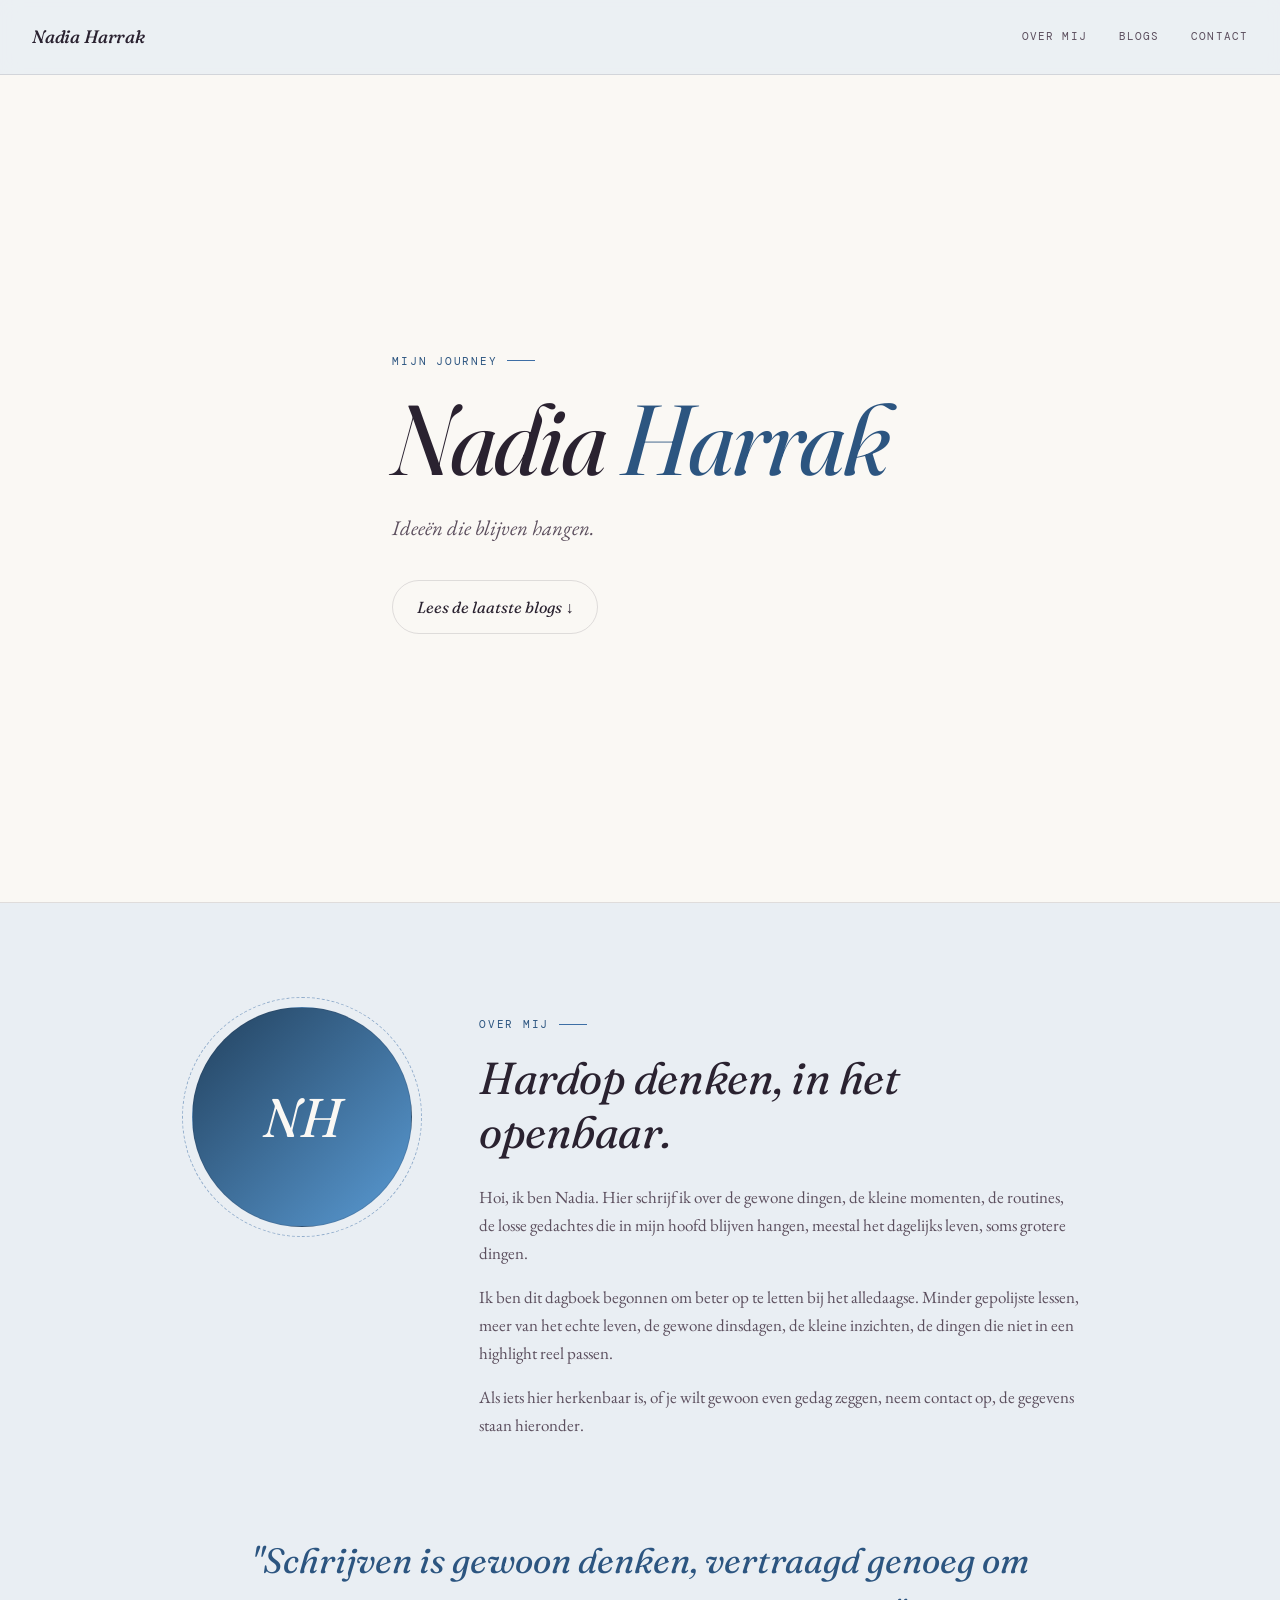
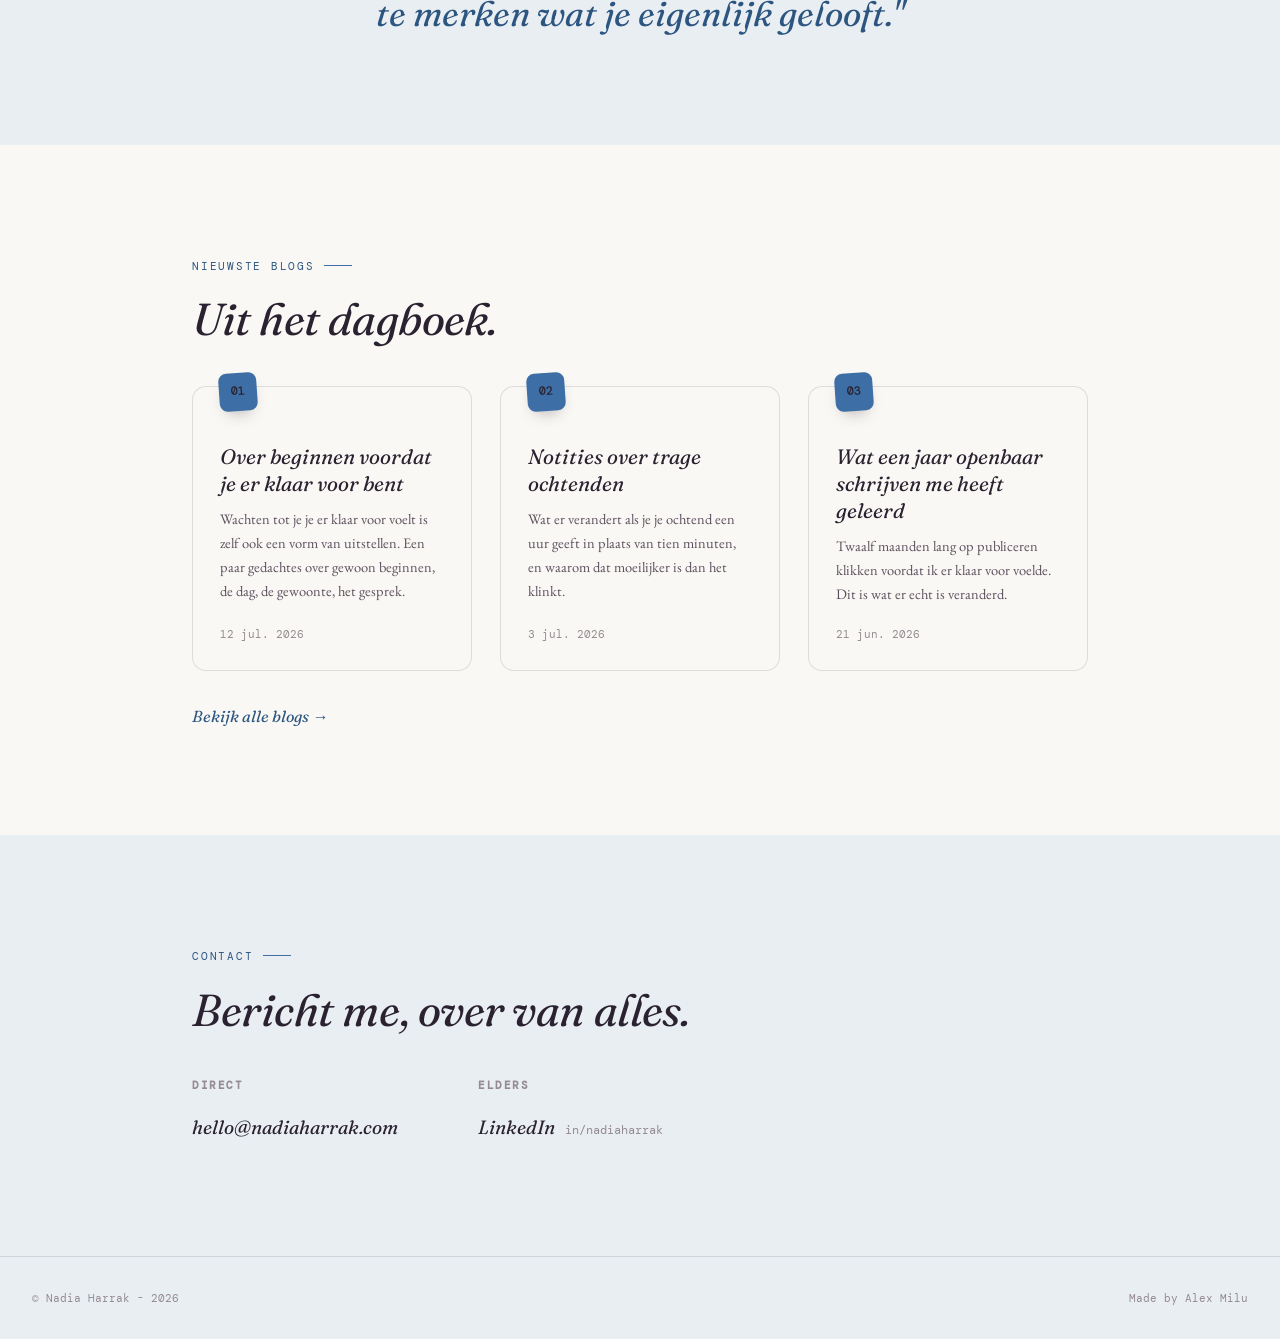
==== commit 1239326b: "1" ====
--- a/index.html
+++ b/index.html
@@ -1,243 +1,122 @@
 <!DOCTYPE html>
-<html lang="en">
+<html lang="nl">
 <head>
 <meta charset="UTF-8">
 <meta name="viewport" content="width=device-width, initial-scale=1.0">
-<title>Alex Milu Portfolio</title>
-<meta name="description" content="UX/UI &amp; front-end portfolio by Alex Milu.">
+<title>Nadia Harrak | Dagboek</title>
+<meta name="description" content="Het dagelijks leven, opgemerkt en opgeschreven, een dagboek van Nadia Harrak.">
 
-<link rel="icon" type="image/png" href="images/favicon.png">
+<link rel="icon" href="data:image/svg+xml,%3Csvg xmlns='http://www.w3.org/2000/svg' viewBox='0 0 100 100'%3E%3Crect width='100' height='100' rx='22' fill='%231c1620'/%3E%3Ctext x='50' y='69' font-size='58' font-family='Georgia,serif' font-style='italic' fill='%233d6ea5' text-anchor='middle'%3EN%3C/text%3E%3C/svg%3E">
 <link rel="preconnect" href="https://fonts.googleapis.com">
 <link rel="preconnect" href="https://fonts.gstatic.com" crossorigin>
-<link href="https://fonts.googleapis.com/css2?family=Fraunces:ital,opsz,wght@0,9..144,200;0,9..144,300;0,9..144,400;0,9..144,500;1,9..144,200;1,9..144,300;1,9..144,400&family=EB+Garamond:ital,wght@0,400;0,500;1,400;1,500&family=DM+Mono:wght@300;400&display=swap" rel="stylesheet">
+<link href="https://fonts.googleapis.com/css2?family=Fraunces:ital,opsz,wght@0,9..144,300;0,9..144,400;0,9..144,500;1,9..144,300;1,9..144,400;1,9..144,500&family=EB+Garamond:ital,wght@0,400;0,500;1,400;1,500&family=DM+Mono:wght@400;500&display=swap" rel="stylesheet">
 
 <link rel="stylesheet" href="styles.css">
 </head>
 <body>
 
-<div class="load-curtain"></div>
-<div class="scroll-progress" id="scrollProgress"></div>
-
-<header class="site-header" id="siteHeader">
-  <a href="#" class="site-logo">Portfolio</a>
+<header class="site-header">
+  <a href="#" class="site-logo"><span class="logo-full">Nadia Harrak</span><span class="logo-short">NH</span></a>
   <nav class="site-nav">
-    <a href="#about">About</a>
-    <a href="#works">Works</a>
+    <a href="#about">Over mij</a>
+    <a href="blog.html">Blogs</a>
     <a href="#contact">Contact</a>
   </nav>
 </header>
 
 <!-- HERO -->
 <section id="hero">
-
-  <div class="hero-name-stage" id="heroNameStage">
-    <div class="hero-name-layer" data-layer="0"><span class="hero-name-text hero-name-first">Alex</span><span class="hero-name-text hero-name-last">Milu</span></div>
-    <div class="hero-name-layer" data-layer="1"><span class="hero-name-text hero-name-first">Alex</span><span class="hero-name-text hero-name-last">Milu</span></div>
-    <div class="hero-name-layer" data-layer="2"><span class="hero-name-text hero-name-first">Alex</span><span class="hero-name-text hero-name-last">Milu</span></div>
-    <div class="hero-name-layer" data-layer="3">
-      <span class="hero-name-text hero-name-first" data-letters>Alex</span>
-      <div class="hero-name-divider"></div>
-      <span class="hero-name-text hero-name-last" data-letters>Milu</span>
-    </div>
-    <div class="hero-name-layer" data-layer="4">
-      <svg class="hero-ink-svg" viewBox="0 0 1200 320" width="clamp(64vw,74vw,980px)" xmlns="http://www.w3.org/2000/svg"><text x="600" y="230" text-anchor="middle" style="font-size:280px;letter-spacing:-7px">Alex</text></svg>
-      <svg class="hero-ink-svg" viewBox="0 0 1200 320" width="clamp(64vw,74vw,980px)" xmlns="http://www.w3.org/2000/svg" style="margin-top:-.05em"><text x="600" y="230" text-anchor="middle" font-style="italic" style="font-size:280px;letter-spacing:-7px">Milu</text></svg>
-    </div>
-  </div>
-
-</section>
-
-
-<!-- ABOUT -->
-<section id="about">
-  <div class="about-wrap">
-    <div class="about-head reveal">
-      <span class="section-label">About</span>
-      <h2 class="split-words"><em>On craft,</em><br><strong>and intuition.</strong></h2>
-    </div>
-
-    <div class="about-grid">
-      <aside class="about-stats reveal">
-        <div><span>Focus</span><strong>UX/UI &amp; front-end</strong></div>
-        <div><span>Tools</span><strong> HTML, CSS, JS, Adobe XD, Adobe Illustrator, Figma, Canva, Miro, Trello, Arduino</strong></div>
-        <div><span>Methods</span><strong>Research, prototyping, testing, accessibility</strong></div>
-        <div><span>Based</span><strong>Amsterdam, NL</strong></div>
-        <div><span>Available</span><strong>Internships &amp; collaboration</strong></div>
-      </aside>
-      <div class="about-intro reveal">
-        <figure class="about-photo"><img src="images/pfp.jpg" alt="Portrait of Alex Milu"></figure>
-        <p><span class="about-lead-letter">H</span>ello! I'm Alex, a 24-year-old fourth-year Communication and Multimedia Design (CMD) student with a passion for UX/UI design, front-end development, and creating user-centered digital experiences. Before starting my current degree, I studied Software Development for one year at the Utrecht University of Applied Sciences (HU), which gave me a solid technical foundation that complements my design skills.</p>
-      </div>
-      <div class="about-text reveal reveal-delay-1">
-        <p>During my studies, I have worked on projects involving responsive web design, UX research, prototyping, and front-end development using HTML, CSS, JavaScript, and Adobe XD. I enjoy turning ideas into intuitive, accessible, and visually appealing digital products while continuously learning and improving my skills.</p>
-        <p>Outside of my studies, I enjoy illustrating, listening to music, discovering new things, and gaming. These hobbies inspire my creativity and curiosity, both of which influence my approach to design.</p>
-        <p>I am currently looking for an internship where I can further develop my skills, contribute to meaningful projects, and gain valuable experience in a professional environment.</p>
-      </div>
-    </div>
-
-    <blockquote class="pull-quote reveal split-words">
-      Design is the discipline of attention<em>.</em> To make something well is to look at it longer than is comfortable.
-    </blockquote>
+  <div class="wrap hero-intro">
+    <span class="eyebrow">Mijn Journey</span>
+    <h1 class="hero-title"><span>Nadia</span> <em>Harrak</em></h1>
+    <p class="hero-tagline">Ideeën die blijven hangen.</p>
+    <a href="#posts" class="hero-cta">Lees de laatste blogs ↓</a>
   </div>
 </section>
 
-<div class="section-divider reveal"><div class="divider-line"></div><span>✦</span><div class="divider-line reverse"></div></div>
-
-<!-- WORKS -->
-<section id="works">
-  <div class="works-wrap">
-    <div class="works-head reveal">
-      <span class="section-label">Selected Works</span>
-      <h2 class="split-words"><em>Case I - V</em></h2>
+<!-- ABOUT -->
+<section id="about" class="section alt">
+  <div class="wrap about-layout">
+    <div class="reveal">
+      <div class="photo-circle-wrap">
+        <div class="photo-circle-ring"></div>
+        <div class="photo-circle"><span>NH</span></div>
+      </div>
     </div>
-
-    <article class="project reverse reveal wide-image" id="project-mensenkenners">
-      <div class="project-numeral">I</div>
-      <div class="project-image-wrap">
-        <div class="project-image" style="aspect-ratio:1917/907">
-          <div class="project-image-frame">
-            <div class="project-image-inner" data-parallax-speed="0.04">
-              <img src="images/mensenkenners1.png" alt="Mensenkenners dashboard: course overview with progress tracking" class="project-photo">
-            </div>
-          </div>
-        </div>
+    <div class="reveal">
+      <span class="eyebrow">Over mij</span>
+      <h2 class="section-title">Hardop denken, in het openbaar.</h2>
+      <div class="prose" style="margin-top:1.5rem">
+        <p>Hoi, ik ben Nadia. Hier schrijf ik over de gewone dingen, de kleine momenten, de routines, de losse gedachtes die in mijn hoofd blijven hangen, meestal het dagelijks leven, soms grotere dingen.</p>
+        <p>Ik ben dit dagboek begonnen om beter op te letten bij het alledaagse. Minder gepolijste lessen, meer van het echte leven, de gewone dinsdagen, de kleine inzichten, de dingen die niet in een highlight reel passen.</p>
+        <p>Als iets hier herkenbaar is, of je wilt gewoon even gedag zeggen, neem contact op, de gegevens staan hieronder.</p>
       </div>
-      <div class="project-text">
-        <span class="project-label">Case I</span>
-        <h3>Mensenkenners, <em> inclusive learning platform.</em></h3>
-        <div class="project-meta">
-          <span>Duration<strong>10 weeks</strong></span>
-          <span>Type<strong>UX design &amp; full-stack development</strong></span>
-          <span>Tools<strong>HTML, CSS, JavaScript, Supabase, JSON</strong></span>
-        </div>
-        <a href="case-mensenkenners.html" class="project-link">Read the full case →</a>
-      </div>
-    </article>
-
-    <article class="project reveal wide-image" id="project-filmseeker">
-      <div class="project-numeral">II</div>
-      <div class="project-image-wrap">
-        <div class="project-image" style="aspect-ratio:1870/887">
-          <div class="project-image-frame">
-            <div class="project-image-inner" data-parallax-speed="0.04">
-              <img src="images/filmseeker1.png" alt="FilmSeeker homepage: weather-based movie recommendations and carousel" class="project-photo">
-            </div>
-          </div>
-        </div>
-      </div>
-      <div class="project-text">
-        <span class="project-label">Case II</span>
-        <h3>FilmSeeker, <em> movie discovery platform.</em></h3>
-        <div class="project-meta">
-          <span>Duration<strong>6 weeks</strong></span>
-          <span>Type<strong>Front-end development &amp; APIs</strong></span>
-          <span>Tools<strong>HTML, CSS, JavaScript, TMDB API, OpenWeather API, Render</strong></span>
-        </div>
-        <a href="case-filmseeker.html" class="project-link">Read the full case →</a>
-      </div>
-    </article>
-
-    <article class="project reverse reveal wide-image" id="project-seesound">
-      <div class="project-numeral">III</div>
-      <div class="project-image-wrap">
-        <div class="project-image" style="aspect-ratio:1760/905">
-          <div class="project-image-frame">
-            <div class="project-image-inner" data-parallax-speed="0.04">
-              <img src="images/seesound1.png" alt="SeeSound main screen: podcast player with speaker guide and transcript access" class="project-photo">
-            </div>
-          </div>
-        </div>
-      </div>
-      <div class="project-text">
-        <span class="project-label">Case III</span>
-        <h3>SeeSound, <em> human-centered design.</em></h3>
-        <div class="project-meta">
-          <span>Duration<strong>6 weeks</strong></span>
-          <span>Type<strong>UX design &amp; accessibility research</strong></span>
-          <span>Tools<strong>HTML, CSS, Javascript</strong></span>
-        </div>
-        <a href="case-seesound.html" class="project-link">Read the full case →</a>
-      </div>
-    </article>
-
-    <article class="project reverse reveal" id="project-louisvuitton">
-      <div class="project-numeral">IV</div>
-      <div class="project-image-wrap">
-        <div class="project-image" style="aspect-ratio:472/906;max-width:280px;margin:0 auto">
-          <div class="project-image-frame">
-            <div class="project-image-inner" data-parallax-speed="0.04">
-              <img src="images/LouisVuitton1.png" alt="Louis Vuitton coded homepage, Holiday Gifts hero carousel" class="project-photo">
-            </div>
-          </div>
-        </div>
-      </div>
-      <div class="project-text">
-        <span class="project-label">Case IV</span>
-        <h3>Louis Vuitton, <em> accessible front-end.</em></h3>
-        <div class="project-meta">
-          <span>Duration<strong>6 weeks</strong></span>
-          <span>Type<strong>Front-end &amp; accessibility</strong></span>
-          <span>Tools<strong>HTML, CSS, JavaScript</strong></span>
-        </div>
-        <a href="case-louisvuitton.html" class="project-link">Read the full case →</a>
-      </div>
-    </article>
-
-    <article class="project reveal" id="project-nightshift">
-      <div class="project-numeral">V</div>
-      <div class="project-image-wrap">
-        <div class="project-image" style="aspect-ratio:712/537">
-          <div class="project-image-frame">
-            <div class="project-image-inner" data-parallax-speed="0.04">
-              <img src="images/NightShift1.png" alt="NightShift physical prototype, a lit cityscape artwork with a remote control" class="project-photo">
-            </div>
-          </div>
-        </div>
-      </div>
-      <div class="project-text">
-        <span class="project-label">Case V</span>
-        <h3>NightShift, <em> a tangible habit tracker.</em></h3>
-        <div class="project-meta">
-          <span>Duration<strong>8 weeks</strong></span>
-          <span>Type<strong>UX design &amp; prototyping</strong></span>
-          <span>Tools<strong>Arduino, laser cutter</strong></span>
-        </div>
-        <a href="case-nightshift.html" class="project-link">Read the full case →</a>
-      </div>
-    </article>
+    </div>
+    <blockquote class="quote reveal">"Schrijven is gewoon denken, vertraagd genoeg om te merken wat je eigenlijk gelooft."</blockquote>
   </div>
 </section>
 
-<div class="section-divider reveal"><div class="divider-line"></div><span>✦</span><div class="divider-line reverse"></div></div>
+<!-- LATEST POSTS -->
+<section id="posts" class="section">
+  <div class="wrap">
+    <span class="eyebrow">Nieuwste Blogs</span>
+    <h2 class="section-title">Uit het dagboek.</h2>
+
+    <div class="post-grid">
+      <a href="post-1.html" class="post-card">
+        <div class="post-card-number">01</div>
+        <h3>Over beginnen voordat je er klaar voor bent</h3>
+        <p>Wachten tot je je er klaar voor voelt is zelf ook een vorm van uitstellen. Een paar gedachtes over gewoon beginnen, de dag, de gewoonte, het gesprek.</p>
+        <div class="post-card-meta">
+          <span class="post-date">12 jul. 2026</span>
+        </div>
+      </a>
+
+      <a href="post-2.html" class="post-card">
+        <div class="post-card-number">02</div>
+        <h3>Notities over trage ochtenden</h3>
+        <p>Wat er verandert als je je ochtend een uur geeft in plaats van tien minuten, en waarom dat moeilijker is dan het klinkt.</p>
+        <div class="post-card-meta">
+          <span class="post-date">3 jul. 2026</span>
+        </div>
+      </a>
+
+      <a href="post-3.html" class="post-card">
+        <div class="post-card-number">03</div>
+        <h3>Wat een jaar openbaar schrijven me heeft geleerd</h3>
+        <p>Twaalf maanden lang op publiceren klikken voordat ik er klaar voor voelde. Dit is wat er echt is veranderd.</p>
+        <div class="post-card-meta">
+          <span class="post-date">21 jun. 2026</span>
+        </div>
+      </a>
+    </div>
+
+    <a href="blog.html" class="text-link" style="margin-top:2rem">Bekijk alle blogs →</a>
+  </div>
+</section>
 
 <!-- CONTACT -->
-<section id="contact">
-  <div class="contact-wrap">
-    <div class="contact-head reveal">
-      <span class="section-label">Contact</span>
-      <h2 class="split-words"><em>Write to me,</em><br><strong>about anything.</strong></h2>
-    </div>
+<section id="contact" class="section alt">
+  <div class="wrap">
+    <span class="eyebrow">Contact</span>
+    <h2 class="section-title">Bericht me, over van alles.</h2>
 
-    <div class="contact-grid">
-      <div class="contact-column reveal">
+    <div class="contact-cols">
+      <div class="contact-col reveal">
         <h4>Direct</h4>
-        <a href="mailto:alexandrumilu2002@gmail.com">alexandrumilu2002@gmail.com</a>
-        <a href="mailto:alex.milu@hva.nl">alex.milu@hva.nl</a>
-        <a href="tel:+31628270269">+31 628270269</a>
+        <a href="mailto:hello@nadiaharrak.com">hello@nadiaharrak.com</a>
       </div>
-      <div class="contact-column reveal reveal-delay-1">
-        <h4>Elsewhere</h4>
-        <a href="https://www.instagram.com/alex_milu/">Instagram <em>@alex_milu</em></a>
-        <a href="https://www.linkedin.com/in/alex-milu-3b8a44358/">LinkedIn <em>in/alex-milu</em></a>
-        <a href="https://github.com/alexmilu2002">GitHub <em>alexmilu2002</em></a>
+      <div class="contact-col reveal">
+        <h4>Elders</h4>
+        <a href="#">LinkedIn <em>in/nadiaharrak</em></a>
       </div>
     </div>
   </div>
 </section>
 
 <footer>
-  <span>© Alex Milu</span>
-  <span>End of Portfolio</span>
+  <span>© Nadia Harrak - 2026</span>
+  <span>Made by Alex Milu</span>
 </footer>
 <script src="script.js" defer></script>
 </body>
--- a/styles.css
+++ b/styles.css
@@ -1,310 +1,156 @@
 *,*::before,*::after{margin:0;padding:0;box-sizing:border-box}
 :root{
-  --paper:#f4ede1;
-  --paper-2:#ede5d6;
-  --ink:#1a1612;
-  --ink-soft:#403832;
-  --muted:#8a7b6b;
-  --line:rgba(26,22,18,0.12);
-  --line-soft:rgba(26,22,18,0.06);
-  --accent:#8b2e1f;
+  --paper:#faf8f4;
+  --paper-2:#e9eef3;
+  --ink:#2a2230;
+  --ink-soft:#5c4f5e;
+  --muted:#948a92;
+  --line:rgba(42,34,48,0.13);
+  --line-soft:rgba(42,34,48,0.07);
+  --accent:#3d6ea5;
+  --accent-soft:#2c5580;
+  --teal:#3f8f86;
+  --pink:#b8527f;
   --font-d:'Fraunces','Times New Roman',serif;
   --font-b:'EB Garamond',Georgia,serif;
   --font-m:'DM Mono',monospace;
-  --ease-soft:cubic-bezier(.16,1,.3,1);
-  --ease-pop:cubic-bezier(.19,1,.22,1);
+  --ease:cubic-bezier(.16,1,.3,1);
+  --flow:cubic-bezier(.45,0,.15,1);
+  --bounce:cubic-bezier(.3,1.2,.5,1);
+  --wrap:960px;
 }
-html{scroll-behavior:smooth;overflow-x:hidden;max-width:100vw}
-body{background:var(--paper);color:var(--ink);font-family:var(--font-b);font-size:18px;line-height:1.6;overflow-x:hidden;max-width:100vw;-webkit-font-smoothing:antialiased}
+html{scroll-behavior:smooth}
+body{background:var(--paper);color:var(--ink);font-family:var(--font-b);font-size:18px;line-height:1.65;-webkit-font-smoothing:antialiased;overflow-x:hidden}
+a{color:inherit}
+.wrap{max-width:var(--wrap);margin:0 auto;padding:0 2rem;position:relative}
 
-/* PAGE-LOAD CURTAIN */
-.load-curtain{position:fixed;inset:0;background:var(--paper);z-index:9000;transform-origin:top;animation:curtainUp 1.4s cubic-bezier(.86,0,.07,1) .2s forwards;pointer-events:none}
-@keyframes curtainUp{
-  0%{transform:scaleY(1)}
-  100%{transform:scaleY(0)}
+/* ── HEADER ── */
+.site-header{position:sticky;top:0;left:0;right:0;z-index:300;display:flex;justify-content:space-between;align-items:center;padding:1.4rem 2rem;background:rgba(233,238,243,.88);backdrop-filter:blur(10px);border-bottom:1px solid var(--line)}
+.site-logo{font-family:var(--font-d);font-style:italic;font-weight:500;font-size:18px;letter-spacing:-.01em;text-decoration:none;color:var(--ink);display:inline-block;transition:color .3s}
+.logo-short{display:none}
+.site-logo:hover{color:var(--accent)}
+.site-nav{display:flex;gap:2rem}
+.site-nav a{position:relative;font-family:var(--font-m);font-size:11px;letter-spacing:.1em;text-transform:uppercase;color:var(--ink-soft);text-decoration:none;transition:color .25s;padding-bottom:2px;border-bottom:1px solid transparent}
+.site-nav a:hover{color:var(--accent);border-color:var(--accent)}
+.site-nav a.is-active{color:var(--accent);border-color:var(--accent)}
+
+/* ── SHARED TEXT ELEMENTS ── */
+.eyebrow{display:inline-flex;align-items:center;gap:.6rem;font-family:var(--font-m);font-size:11px;letter-spacing:.16em;text-transform:uppercase;color:var(--accent-soft);margin-bottom:1.1rem}
+.eyebrow::after{content:'';width:28px;height:1px;background:var(--accent)}
+.section-title{font-family:var(--font-d);font-style:italic;font-weight:400;font-size:clamp(1.9rem,3.8vw,2.8rem);line-height:1.2;letter-spacing:-.01em;color:var(--ink);max-width:640px}
+.text-link{display:inline-flex;align-items:center;gap:.4rem;font-family:var(--font-d);font-style:italic;font-size:1rem;color:var(--accent-soft);text-decoration:none;transition:transform .35s var(--ease),gap .35s}
+.text-link:hover{transform:translateX(4px);gap:.7rem}
+
+.section{padding:6.5rem 0;position:relative;overflow:hidden}
+.section.alt{background:var(--paper-2)}
+
+/* ── HERO ── */
+#hero{min-height:calc(100vh - 4.5rem);display:flex;align-items:center;padding:4rem 0;border-bottom:1px solid var(--line);position:relative;overflow:hidden}
+.hero-intro{opacity:0;transform:translateY(14px);animation:fadeUp .9s var(--ease) .1s forwards}
+.hero-title{font-family:var(--font-d);font-style:italic;font-weight:400;font-size:clamp(3.2rem,8.6vw,6.2rem);line-height:1.05;letter-spacing:-.02em;color:var(--ink);margin:0 0 1.2rem}
+.hero-title span,.hero-title em{display:inline-block;opacity:0;transform:translateY(18px);animation:nameIn .9s var(--flow) forwards}
+.hero-title span{animation-delay:.2s}
+.hero-title em{color:var(--accent-soft);animation-delay:.5s}
+@keyframes nameIn{to{opacity:1;transform:translateY(0)}}
+.hero-tagline{font-family:var(--font-b);font-style:italic;font-size:clamp(1.1rem,1.7vw,1.3rem);color:var(--ink-soft);max-width:520px;margin-bottom:2.2rem}
+.hero-cta{display:inline-flex;align-items:center;gap:.5rem;font-family:var(--font-d);font-style:italic;font-size:1rem;color:var(--ink);text-decoration:none;padding:.8rem 1.5rem;border:1px solid var(--line);border-radius:999px;transition:border-color .3s,color .3s,transform .35s var(--ease)}
+.hero-cta:hover{border-color:var(--accent);color:var(--accent-soft);transform:translateY(-2px)}
+@keyframes fadeUp{to{opacity:1;transform:translateY(0)}}
+
+/* ── ABOUT ── */
+.about-layout{display:grid;grid-template-columns:.55fr 1.45fr;gap:3.5rem;align-items:start}
+.photo-circle-wrap{position:relative;width:min(220px,60vw);animation:bob 6s ease-in-out infinite}
+@keyframes bob{0%,100%{transform:translateY(0)}50%{transform:translateY(-8px)}}
+.photo-circle-ring{position:absolute;inset:-10px;border-radius:50%;border:1px dashed var(--accent);opacity:.5;animation:spin 24s linear infinite}
+@keyframes spin{to{transform:rotate(360deg)}}
+.photo-circle{width:100%;aspect-ratio:1;border-radius:50%;background:linear-gradient(135deg,#22415e,#5a9bd4);display:flex;align-items:center;justify-content:center;border:1px solid var(--line);position:relative;transition:transform .5s var(--ease)}
+.photo-circle:hover{transform:scale(1.04)}
+.photo-circle span{font-family:var(--font-d);font-style:italic;font-weight:400;font-size:3.4rem;color:var(--paper)}
+.prose{max-width:600px;color:var(--ink-soft);font-size:17px}
+.prose p{margin-bottom:1rem}
+.quote{grid-column:1/-1;margin-top:1.5rem;max-width:800px;margin-left:auto;margin-right:auto;text-align:center;font-family:var(--font-d);font-style:italic;font-weight:400;font-size:clamp(1.7rem,3.2vw,2.2rem);line-height:1.5;color:var(--accent-soft)}
+
+/* ── POST CARDS (used on index preview + blog archive) ── */
+.post-grid{display:grid;grid-template-columns:repeat(3,1fr);gap:1.75rem;margin-top:2.5rem}
+.post-card{position:relative;display:flex;flex-direction:column;padding:2rem 1.7rem 1.7rem;border-radius:14px;background:var(--paper);border:1px solid var(--line);text-decoration:none;color:inherit;opacity:0;transform:translateY(28px);transition:opacity .9s var(--flow),transform .9s var(--flow),box-shadow .4s var(--ease),border-color .3s}
+.post-card.is-visible{opacity:1;transform:translateY(0)}
+.post-card:nth-child(1){transition-delay:0s}
+.post-card:nth-child(2){transition-delay:.1s}
+.post-card:nth-child(3){transition-delay:.2s}
+.post-card:hover{transform:translateY(-6px);box-shadow:0 20px 36px -20px rgba(42,34,48,.28);border-color:var(--accent)}
+.section.alt .post-card{background:var(--paper-2)}
+
+.post-card-number{position:absolute;top:-14px;left:1.6rem;width:2.4rem;height:2.4rem;border-radius:8px;background:var(--accent);color:var(--ink);display:flex;align-items:center;justify-content:center;font-family:var(--font-m);font-weight:500;font-size:12px;transform:rotate(-4deg);transition:transform .4s var(--ease);box-shadow:0 8px 16px -8px rgba(42,34,48,.4)}
+.post-card:hover .post-card-number{transform:rotate(0deg)}
+
+.post-card h3{margin:1.5rem 0 .6rem;font-family:var(--font-d);font-style:italic;font-weight:400;font-size:1.3rem;line-height:1.3}
+.post-card p{font-size:14.5px;color:var(--ink-soft);margin-bottom:1.2rem;flex-grow:1}
+.post-card-meta{display:flex;justify-content:space-between;align-items:center;gap:.6rem;margin-top:auto}
+.post-tag{padding:.32rem .75rem;border-radius:999px;font-family:var(--font-m);font-size:12px;letter-spacing:.06em;text-transform:uppercase;white-space:nowrap}
+.post-tag[data-tag="daily"]{background:rgba(61,110,165,.16);color:var(--accent)}
+.post-tag[data-tag="notes"]{background:rgba(63,143,134,.16);color:var(--teal)}
+.post-tag[data-tag="reflect"]{background:rgba(184,82,127,.14);color:var(--pink)}
+.post-date{font-family:var(--font-m);font-size:11px;color:var(--muted)}
+
+/* ── CONTACT ── */
+.contact-cols{display:flex;gap:5rem;margin-top:2.5rem;flex-wrap:wrap}
+.contact-col h4{font-family:var(--font-m);font-size:11px;letter-spacing:.14em;text-transform:uppercase;color:var(--muted);margin-bottom:1.1rem}
+.contact-col a{display:block;font-family:var(--font-d);font-style:italic;font-weight:400;font-size:1.2rem;color:var(--ink);text-decoration:none;margin-bottom:.5rem;transition:color .25s,transform .3s var(--ease)}
+.contact-col a:hover{color:var(--accent-soft);transform:translateX(6px)}
+.contact-col a em{font-style:normal;font-family:var(--font-m);color:var(--muted);font-size:.75rem;margin-left:.4rem}
+
+footer{padding:2rem;display:flex;justify-content:space-between;font-family:var(--font-m);font-size:11px;color:var(--muted);background:var(--paper-2);border-top:1px solid var(--line)}
+
+/* ── POST DETAIL ── */
+.post-article{max-width:680px;margin:0 auto;padding:4.5rem 2rem 4rem}
+.back-link{display:inline-block;font-family:var(--font-m);font-size:11px;letter-spacing:.08em;text-transform:uppercase;color:var(--muted);text-decoration:none;margin-bottom:2.5rem;transition:color .25s,transform .3s var(--ease)}
+.back-link:hover{color:var(--accent-soft);transform:translateX(-4px)}
+.post-article-head{margin-bottom:2.5rem}
+.post-meta-row{display:flex;gap:1.1rem;align-items:center;margin-bottom:1.2rem}
+.post-meta-inline{display:flex;gap:1rem;font-family:var(--font-m);font-size:14px;color:var(--muted)}
+.post-badge{width:2.6rem;height:2.6rem;border-radius:9px;background:var(--accent);color:var(--ink);display:flex;align-items:center;justify-content:center;font-family:var(--font-m);font-size:14px;flex-shrink:0;transform:rotate(-4deg)}
+.post-article h1{font-family:var(--font-d);font-style:italic;font-weight:400;font-size:clamp(2rem,4.8vw,3rem);line-height:1.15;letter-spacing:-.01em;color:var(--ink)}
+
+.post-image-placeholder{aspect-ratio:16/9;border-radius:16px;background:var(--paper-2);border:1px dashed var(--line);display:flex;flex-direction:column;align-items:center;justify-content:center;gap:.7rem;margin-bottom:3rem;color:var(--muted)}
+.post-image-placeholder svg{width:2.2rem;height:2.2rem;opacity:.55}
+.post-image-placeholder span{font-family:var(--font-m);font-size:11px;letter-spacing:.1em;text-transform:uppercase}
+
+.post-content{font-size:18px;line-height:1.85;color:var(--ink-soft)}
+.post-content p{margin-bottom:1.4rem}
+.post-content blockquote{margin:2rem 0;padding-left:1.3rem;border-left:2px solid var(--accent);font-family:var(--font-d);font-style:italic;font-weight:400;font-size:1.3rem;line-height:1.45;color:var(--ink)}
+.post-content h2{font-family:var(--font-d);font-style:italic;font-weight:400;font-size:1.5rem;color:var(--ink);margin:2.2rem 0 1rem}
+
+.post-pagination{max-width:680px;margin:1.5rem auto 3.5rem;padding:0 2rem;display:flex;justify-content:space-between;gap:1.25rem}
+.post-pagination a{font-family:var(--font-d);font-style:italic;font-weight:400;font-size:15px;color:var(--ink);text-decoration:none;padding:.85rem 1.5rem;border:1px solid var(--line);border-radius:999px;background:var(--paper-2);transition:border-color .3s var(--ease),color .3s var(--ease),transform .3s var(--ease),box-shadow .3s var(--ease)}
+.post-pagination a:hover{border-color:var(--accent);color:var(--accent-soft);transform:translateY(-3px);box-shadow:0 14px 26px -18px rgba(42,34,48,.3)}
+.post-pagination a.next{margin-left:auto}
+
+/* ── REVEAL ── */
+.reveal{opacity:0;transform:translateY(30px);transition:opacity .95s var(--flow),transform .95s var(--flow)}
+.reveal.is-visible{opacity:1;transform:translateY(0)}
+
+@media(max-width:800px){
+  .about-layout{grid-template-columns:1fr}
+  .photo-circle-wrap{margin:0 auto .5rem}
+  .post-grid{grid-template-columns:1fr}
+  .contact-cols{gap:3rem}
 }
 
-/* PAPER TEXTURE */
-body::before{content:'';position:fixed;inset:0;pointer-events:none;z-index:1000;background-image:url("data:image/svg+xml,%3Csvg viewBox='0 0 256 256' xmlns='http://www.w3.org/2000/svg'%3E%3Cfilter id='n'%3E%3CfeTurbulence type='fractalNoise' baseFrequency='.85' numOctaves='3' stitchTiles='stitch'/%3E%3C/filter%3E%3Crect width='100%25' height='100%25' filter='url(%23n)' opacity='.06'/%3E%3C/svg%3E");mix-blend-mode:multiply;opacity:.5}
-
-/* SCROLL PROGRESS BAR */
-.scroll-progress{position:fixed;top:0;left:0;height:2px;background:var(--accent);z-index:600;width:0;will-change:width;transition:width .15s ease-out}
-
-/* SITE HEADER */
-.site-header{position:fixed;top:0;left:0;right:0;z-index:300;display:grid;grid-template-columns:auto 1fr;align-items:center;padding:1.5rem 3rem;background:var(--paper);border-bottom:1px solid transparent;transition:border-color .4s}
-.site-header.is-visible{border-color:var(--line)}
-.site-logo,.site-nav{font-family:var(--font-m);font-size:10px;letter-spacing:.18em;text-transform:uppercase;color:var(--muted)}
-.site-logo{opacity:0;text-decoration:none;transition:color .3s;animation:fadeIn 1s ease 1.4s forwards}
-.site-logo:hover{color:var(--accent)}
-.site-nav{text-align:right;display:flex;gap:1.5rem;justify-content:flex-end;opacity:0;animation:fadeIn 1s ease 1.5s forwards}
-.site-nav a{position:relative;color:var(--ink-soft);text-decoration:none;padding-bottom:3px;overflow:hidden}
-.site-nav a::after{content:'';position:absolute;bottom:0;left:0;width:100%;height:1px;background:var(--accent);transform:scaleX(0);transform-origin:right;transition:transform .5s var(--ease-soft)}
-.site-nav a:hover{color:var(--accent)}
-.site-nav a:hover::after{transform:scaleX(1);transform-origin:left}
-
-/* ── HERO ── */
-#hero{position:relative;height:100vh;display:flex;align-items:center;justify-content:center;overflow:hidden;perspective:1400px}
-
-@keyframes fadeIn{to{opacity:1}}
-
-.hero-name-stage{position:absolute;inset:0;display:flex;align-items:center;justify-content:center;will-change:opacity;perspective:1200px}
-.hero-name-layer{position:absolute;display:flex;flex-direction:column;align-items:center;pointer-events:none;will-change:transform,opacity;user-select:none;transform-style:preserve-3d}
-
-/* Layer initial states (entrance handled by JS for layers 0-2,4; layer 3 letters animate via CSS) */
-.hero-name-layer[data-layer="0"],
-.hero-name-layer[data-layer="1"],
-.hero-name-layer[data-layer="2"],
-.hero-name-layer[data-layer="4"]{opacity:0}
-.hero-name-layer[data-layer="3"]{opacity:1}
-
-/* Layer visual treatments */
-.hero-name-layer[data-layer="0"] .hero-name-text{filter:blur(50px);opacity:.05;color:var(--ink)}
-.hero-name-layer[data-layer="1"] .hero-name-text{filter:blur(20px);opacity:.10;color:var(--ink)}
-.hero-name-layer[data-layer="2"] .hero-name-text{filter:blur(6px);opacity:.18;color:var(--ink)}
-.hero-name-layer[data-layer="3"] .hero-name-first{color:var(--ink)}
-.hero-name-layer[data-layer="3"] .hero-name-last{color:var(--accent)}
-.hero-name-layer[data-layer="4"]{opacity:.55}
-
-.hero-name-text{font-family:var(--font-d);font-size:clamp(18vw,23vw,22rem);font-weight:300;line-height:.85;letter-spacing:-.025em;display:block;margin:0}
-.hero-name-first{font-style:normal;font-weight:300}
-.hero-name-last{font-style:italic;font-weight:300}
-
-/* ── DRAMATIC LETTER ENTRANCE on layer 3 ── */
-.hero-name-layer[data-layer="3"] .hero-letter{
-  display:inline-block;
-  opacity:0;
-  transform:translateY(.85em) rotateX(75deg);
-  transform-origin:center bottom;
-  filter:blur(14px);
-  animation:letterFall 1.6s var(--ease-pop) forwards;
-  animation-delay:var(--d,0s);
-}
-@keyframes letterFall{
-  to{opacity:1;transform:translateY(0) rotateX(0);filter:blur(0)}
+@media(max-width:560px){
+  .wrap{padding:0 1.4rem}
+  .site-header{padding:1.2rem 1.4rem}
+  .site-nav{gap:1.2rem}
+  .logo-full{display:none}
+  .logo-short{display:inline}
+  #hero{padding:3.5rem 0}
+  .section{padding:4.5rem 0}
+  .post-article{padding:3.5rem 1.4rem 3rem}
+  .post-pagination{gap:.7rem;padding:0 1.4rem}
+  .post-pagination a{font-size:16px;padding:.7rem 1rem;flex:1;text-align:center}
+  .pag-arrow{display:none}
 }
 
-/* Hairline rule between Alex/Milu — grows wide then settles */
-.hero-name-divider{width:90%;height:1px;background:var(--ink);opacity:0;margin:.18em 0;transform:scaleX(0);transform-origin:center;animation:ruleDraw 1.8s var(--ease-soft) 1.4s forwards}
-@keyframes ruleDraw{
-  0%{transform:scaleX(0);opacity:0}
-  60%{transform:scaleX(1.05);opacity:.6}
-  100%{transform:scaleX(1);opacity:.5}
+@media(prefers-reduced-motion:reduce){
+  .photo-circle-wrap,.photo-circle-ring{animation:none}
+  .hero-intro{animation:none;opacity:1;transform:none}
 }
-
-/* SVG stroke calligraphy draw */
-.hero-ink-svg{display:block;overflow:visible}
-.hero-ink-svg text{fill:none;stroke:var(--accent);stroke-width:.8;font-family:'Fraunces',serif;font-weight:300;stroke-dasharray:1800;stroke-dashoffset:1800;animation:inkDraw 3.4s cubic-bezier(.65,0,.35,1) 1.5s forwards}
-@keyframes inkDraw{to{stroke-dashoffset:0}}
-
-/* ── SECTIONS SHARED ── */
-section{position:relative;z-index:5}
-.section-label{font-family:var(--font-m);font-size:11px;letter-spacing:.25em;text-transform:uppercase;color:var(--accent);margin-bottom:1.5rem;display:inline-flex;align-items:center;gap:.8rem;opacity:0;transform:translateY(15px);transition:opacity .9s ease, transform .9s var(--ease-soft)}
-.section-label::after{content:'';display:inline-block;width:0;height:1px;background:var(--accent);transition:width 1.2s var(--ease-soft) .5s}
-.reveal.is-visible .section-label{opacity:1;transform:translateY(0)}
-.reveal.is-visible .section-label::after{width:60px}
-
-/* Ornament dividers */
-.section-divider{display:flex;align-items:center;justify-content:center;gap:1.5rem;padding:5rem 3rem;max-width:1100px;margin:0 auto}
-.section-divider span{font-family:var(--font-d);font-style:italic;color:var(--accent);font-size:1.6rem;opacity:0;transform:rotate(-90deg) scale(.3);transition:opacity 1s ease .4s, transform 1.2s var(--ease-pop) .4s}
-.section-divider .divider-line{flex:1;height:1px;background:var(--line);transform:scaleX(0);transform-origin:right;transition:transform 1.4s var(--ease-soft)}
-.section-divider .divider-line.reverse{transform-origin:left}
-.section-divider.is-visible span{opacity:.7;transform:rotate(0) scale(1)}
-.section-divider.is-visible .divider-line{transform:scaleX(1)}
-
-/* ── ABOUT ── */
-#about{padding:5.5rem 3rem;background:var(--paper-2)}
-.about-wrap{max-width:1100px;margin:0 auto}
-.about-head{text-align:center;margin-bottom:3rem}
-.about-head h2{font-family:var(--font-d);font-size:clamp(3rem,7vw,6rem);font-weight:200;line-height:.95;font-style:italic;letter-spacing:-.02em}
-.about-head h2 strong{font-weight:300;font-style:normal}
-
-.about-grid{display:grid;grid-template-columns:.85fr 1.1fr 1.3fr;gap:3rem;margin-top:2.5rem;align-items:start}
-.about-stats{font-family:var(--font-m);font-size:11px;letter-spacing:.18em;text-transform:uppercase;line-height:2.2;color:var(--muted)}
-
-.about-photo{width:164px;height:164px;border-radius:50%;overflow:hidden;border:1px solid var(--line);float:left;shape-outside:circle(50%);shape-margin:1.2rem;margin:0 1.2rem 1rem 0}
-.about-photo img{width:100%;height:100%;object-fit:cover;display:block}
-
-.about-stats div{margin-bottom:1.1rem;opacity:0;transform:translateX(-30px);transition:opacity .9s var(--ease-soft),transform .9s var(--ease-soft)}
-.about-stats.is-visible div{opacity:1;transform:translateX(0)}
-.about-stats.is-visible div:nth-child(1){transition-delay:.1s}
-.about-stats.is-visible div:nth-child(2){transition-delay:.22s}
-.about-stats.is-visible div:nth-child(3){transition-delay:.34s}
-.about-stats.is-visible div:nth-child(4){transition-delay:.46s}
-.about-stats.is-visible div:nth-child(5){transition-delay:.58s}
-.about-stats div>span{color:var(--accent)}
-.about-stats strong{display:block;color:var(--ink);font-weight:400;margin-top:.3rem}
-
-.about-intro,.about-text{font-family:var(--font-b);font-size:17px;line-height:1.6;color:var(--ink-soft)}
-.about-intro p::after{content:'';display:block;clear:both}
-.about-lead-letter{font-size:1.5em;font-family:var(--font-d);color:var(--ink)}
-.about-text p{margin-bottom:.9rem;break-inside:avoid}
-
-.pull-quote{margin:3rem auto;max-width:800px;text-align:center;font-family:var(--font-d);font-size:clamp(1.8rem,3vw,2.6rem);font-style:italic;font-weight:300;line-height:1.3;color:var(--ink);position:relative;padding:1.5rem 0}
-.pull-quote::before,.pull-quote::after{content:'';display:block;height:1px;width:0;background:var(--accent);margin:0 auto;transition:width 1.4s var(--ease-soft) .5s}
-.pull-quote::before{margin-bottom:1.5rem}
-.pull-quote::after{margin-top:1.5rem}
-.pull-quote.is-visible::before,.pull-quote.is-visible::after{width:80px}
-.pull-quote em{font-style:normal;color:var(--accent)}
-
-/* ── WORKS ── */
-#works{padding:8rem 3rem;background:var(--paper)}
-.works-wrap{max-width:1100px;margin:0 auto}
-.works-head{text-align:center;margin-bottom:6rem}
-.works-head h2{font-family:var(--font-d);font-size:clamp(3rem,7vw,6rem);font-weight:200;line-height:.95;font-style:italic;letter-spacing:-.02em}
-
-.project{display:grid;grid-template-columns:1fr 1fr;gap:5rem;align-items:center;margin-bottom:9rem;position:relative}
-.project:last-child{margin-bottom:0}
-.project.reverse .project-image-wrap{order:2}
-.project.reverse .project-text{order:1}
-
-/* Give a specific project's image column a bit more room than the text column (desktop only) */
-@media(min-width:769px){
-  .project.wide-image:not(.reverse){grid-template-columns:1.2fr 1fr}
-  .project.wide-image.reverse{grid-template-columns:1fr 1.2fr}
-  /* Mensenkenners' and FilmSeeker's screenshots are a flatter ratio than the other
-     wide-image cases, so they need extra width to render at the same visual height as the text column beside them */
-  #project-mensenkenners.wide-image.reverse{grid-template-columns:1fr 1.7fr}
-  #project-filmseeker.wide-image:not(.reverse){grid-template-columns:1.7fr 1fr}
-  #project-seesound.wide-image.reverse{grid-template-columns:1fr 1.4fr}
-}
-
-/* Ghost roman numeral — slides + scales */
-.project-numeral{position:absolute;font-family:var(--font-d);font-style:italic;font-weight:200;font-size:clamp(12rem,22vw,22rem);line-height:1;color:var(--accent);opacity:0;pointer-events:none;z-index:0;letter-spacing:.3em;top:50%;transition:opacity 1.8s ease .3s, letter-spacing 2s var(--ease-soft) .3s, transform 2s var(--ease-soft) .3s}
-.project:not(.reverse) .project-numeral{right:-2rem;transform:translateY(-50%) translateX(80px) scale(1.5)}
-.project.reverse .project-numeral{left:-2rem;transform:translateY(-50%) translateX(-80px) scale(1.5)}
-.project.is-visible:not(.reverse) .project-numeral,
-.project.is-visible.reverse .project-numeral{opacity:.06;letter-spacing:-.05em;transform:translateY(-50%) translateX(0) scale(1)}
-.project-text,.project-image-wrap{position:relative;z-index:1}
-
-/* Image — clip-path wipe + scale-in */
-.project-image-wrap{position:relative}
-.project-image{aspect-ratio:4/5;background:var(--paper-2);border:1px solid var(--line);position:relative;overflow:hidden;clip-path:inset(0 0 100% 0);transition:clip-path 2s cubic-bezier(.65,0,.35,1)}
-.project.is-visible .project-image{clip-path:inset(0 0 0 0)}
-
-/* Image frame — scale-down on entrance */
-.project-image-frame{position:absolute;inset:0;transform:scale(1.15);transition:transform 2.4s var(--ease-soft)}
-.project.is-visible .project-image-frame{transform:scale(1)}
-
-/* Image inner — JS-driven parallax (subtle for real photos) */
-.project-image-inner{position:absolute;inset:0;display:flex;align-items:center;justify-content:center;will-change:transform}
-
-/* Real photo inside .project-image-inner — contain so nothing is cropped */
-.project-photo{width:100%;height:100%;object-fit:contain;display:block}
-
-/* ── PROJECT TEXT — staggered cascade ── */
-.project-text > *{opacity:0;transform:translateY(28px);transition:opacity 1s var(--ease-soft), transform 1s var(--ease-soft)}
-.project.is-visible .project-text > *{opacity:1;transform:translateY(0)}
-.project.is-visible .project-text > .project-label{transition-delay:.5s}
-.project.is-visible .project-text > h3{transition-delay:.7s}
-.project.is-visible .project-text > .project-meta{transition-delay:.9s}
-.project.is-visible .project-text > .project-link{transition-delay:1.1s}
-
-.project-text .project-label{font-family:var(--font-m);font-size:11px;letter-spacing:.25em;text-transform:uppercase;color:var(--accent);margin-bottom:1.2rem;display:inline-flex;align-items:center;gap:.8rem}
-.project-text .project-label::after{content:'';display:inline-block;width:0;height:1px;background:var(--accent);transition:width 1.1s var(--ease-soft) 1.1s}
-.project.is-visible .project-text .project-label::after{width:40px}
-
-.project-text h3{font-family:var(--font-d);font-size:clamp(2rem,3.5vw,3rem);font-weight:300;line-height:1.1;margin-bottom:1.5rem;letter-spacing:-.01em}
-.project-text h3 em{font-style:italic;color:var(--accent)}
-
-.project-meta{font-family:var(--font-m);font-size:10px;letter-spacing:.18em;text-transform:uppercase;color:var(--muted);margin-bottom:1.8rem;display:flex;gap:2rem;flex-wrap:wrap}
-.project-meta span{display:flex;flex-direction:column;gap:.3rem}
-.project-meta span strong{color:var(--ink);font-weight:400}
-
-.project-link{position:relative;display:inline-block;margin-top:1rem;font-family:var(--font-d);font-style:italic;font-size:1rem;color:var(--accent);text-decoration:none;padding-bottom:3px;will-change:transform;transition:transform .4s var(--ease-soft)}
-.project-link::after{content:'';position:absolute;bottom:0;left:0;width:100%;height:1px;background:var(--accent);transform:scaleX(1);transform-origin:right;transition:transform .5s var(--ease-soft)}
-.project-link:hover::after{transform:scaleX(0);transform-origin:left;transition-delay:0s}
-.project-link::before{content:'';position:absolute;bottom:0;left:0;width:100%;height:1px;background:var(--accent);transform:scaleX(0);transform-origin:left;transition:transform .5s var(--ease-soft) .25s}
-.project-link:hover::before{transform:scaleX(1)}
-
-/* ── CONTACT ── */
-#contact{padding:8rem 3rem 5rem;background:var(--paper-2);border-top:1px solid var(--line)}
-.contact-wrap{max-width:1100px;margin:0 auto}
-.contact-head{text-align:center;margin-bottom:5rem}
-.contact-head h2{font-family:var(--font-d);font-size:clamp(3rem,6vw,5.5rem);font-weight:200;font-style:italic;line-height:.95;letter-spacing:-.02em}
-.contact-head h2 strong{font-weight:300;font-style:normal}
-
-.contact-grid{display:flex;justify-content:center;gap:6rem;border-top:1px solid var(--line);border-bottom:1px solid var(--line);padding:3rem 0}
-.contact-column h4{font-family:var(--font-m);font-size:10px;letter-spacing:.25em;text-transform:uppercase;color:var(--muted);margin-bottom:1.5rem;opacity:0;transform:translateY(10px);transition:opacity .8s ease, transform .8s var(--ease-soft)}
-.contact-column.is-visible h4{opacity:1;transform:translateY(0)}
-
-.contact-column a{position:relative;display:block;font-family:var(--font-d);font-size:1.3rem;font-weight:300;color:var(--ink);text-decoration:none;margin-bottom:.6rem;padding-bottom:3px;width:fit-content;opacity:0;transform:translateY(20px);transition:color .3s,transform .4s var(--ease-soft), opacity .9s ease;will-change:transform}
-.contact-column.is-visible a{opacity:1;transform:translateY(0)}
-.contact-column.is-visible a:nth-of-type(1){transition-delay:.2s}
-.contact-column.is-visible a:nth-of-type(2){transition-delay:.32s}
-.contact-column.is-visible a:nth-of-type(3){transition-delay:.44s}
-.contact-column a::after{content:'';position:absolute;bottom:0;left:0;width:100%;height:1px;background:var(--accent);transform:scaleX(0);transform-origin:right;transition:transform .5s var(--ease-soft)}
-.contact-column a:hover{color:var(--accent)}
-.contact-column a:hover::after{transform:scaleX(1);transform-origin:left}
-.contact-column a em{font-style:italic;color:var(--muted);font-size:.9rem;margin-left:.3rem}
-
-footer{padding:2rem 3rem;background:var(--paper);border-top:1px solid var(--line);display:flex;justify-content:space-between;font-family:var(--font-m);font-size:10px;letter-spacing:.18em;text-transform:uppercase;color:var(--muted)}
-
-/* ── CASE STUDY PAGES ── */
-.case-study{max-width:1100px;margin:0 auto;padding:9rem 3rem 5rem}
-.case-back{display:inline-block;font-family:var(--font-m);font-size:11px;letter-spacing:.18em;text-transform:uppercase;color:var(--muted);text-decoration:none;margin-bottom:2.5rem;padding-bottom:3px;border-bottom:1px solid transparent;transition:color .3s,border-color .3s}
-.case-back:hover{color:var(--accent);border-color:var(--accent)}
-
-.case-head{margin-bottom:4rem}
-.case-head .section-label{opacity:1;transform:none}
-.case-head h1{font-family:var(--font-d);font-weight:300;line-height:1.05;letter-spacing:-.02em;margin:1rem 0 2rem}
-.case-head h1 em{font-style:italic;font-size:clamp(2.6rem,6vw,4.5rem)}
-.case-head h1 strong{display:block;font-weight:300;font-style:italic;color:var(--accent);font-size:clamp(1.4rem,3vw,2rem);margin-top:.6rem}
-
-.case-media{margin-bottom:4rem}
-.case-main-img{background:var(--paper-2);border:1px solid var(--line);display:flex;align-items:center;justify-content:center;padding:1.5rem}
-.case-main-img img{display:block;width:auto;height:auto;max-width:100%;max-height:70vh}
-.case-thumbs{display:flex;flex-wrap:wrap;align-items:flex-start;gap:1rem;margin-top:1rem}
-.case-thumbs img{display:block;width:auto;height:auto;max-width:100%;max-height:46vh;background:var(--paper-2);border:1px solid var(--line);padding:.75rem}
-
-/* Row of equal-billing images (e.g. same-shaped screenshots shown side by side) */
-.case-row{display:flex;flex-wrap:wrap;justify-content:center;align-items:flex-start;gap:1.5rem}
-.case-row img{display:block;width:auto;height:auto;max-width:100%;max-height:65vh;background:var(--paper-2);border:1px solid var(--line);padding:.75rem}
-
-/* Stack of same-ratio images, each shown at full width */
-.case-grid{display:grid;grid-template-columns:1fr;gap:1.5rem}
-.case-grid img{width:100%;height:auto;display:block;background:var(--paper-2);border:1px solid var(--line);padding:.5rem}
-
-.case-cap{font-family:var(--font-d);font-style:italic;font-weight:300;font-size:13px;color:var(--muted);margin-top:.8rem;display:flex;justify-content:space-between;border-top:1px solid var(--line-soft);padding-top:.7rem}
-.case-cap span{font-family:var(--font-m);font-style:normal;letter-spacing:.15em;text-transform:uppercase;font-size:10px}
-
-.case-body{max-width:720px;margin:0 auto 4rem;font-family:var(--font-b);font-size:18px;line-height:1.8;color:var(--ink-soft)}
-.case-body p{margin-bottom:1.4rem}
-
-.case-nav{display:flex;justify-content:space-between;max-width:720px;margin:0 auto;padding-top:2rem;border-top:1px solid var(--line)}
-
-@media(max-width:768px){
-  .case-study{padding:7rem 1.5rem 3rem}
-  .case-nav{flex-direction:column;gap:1rem}
-  .case-main-img img{max-height:55vh}
-  .case-thumbs img{max-height:38vh}
-  .case-row img{max-height:50vh}
-}
-
-/* ── REVEAL: word-by-word — DRAMATIC ── */
-.split-words .reveal-word{display:inline-block;opacity:0;transform:translateY(1.1em);transition:opacity 1.1s var(--ease-soft), transform 1.2s var(--ease-pop);will-change:opacity,transform}
-.split-words.is-visible .reveal-word{opacity:1;transform:translateY(0)}
-
-/* ── REVEAL: simple ── */
-.reveal{opacity:0;transform:translateY(40px);transition:opacity 1.1s ease,transform 1.2s var(--ease-soft)}
-.reveal.is-visible{opacity:1;transform:translateY(0)}
-.reveal.reveal-delay-1{transition-delay:.2s}
-.reveal.reveal-delay-2{transition-delay:.4s}
-
-@media(max-width:768px){
-  .site-header{grid-template-columns:auto 1fr;padding:1.2rem 1.5rem}
-  #hero{padding:0 1rem}
-  .hero-name-text{font-size:clamp(28vw,39vw,26rem)}
-  .hero-ink-svg{width:clamp(88vw,97vw,1100px)}
-  #about,#works,#contact{padding:5rem 1.5rem}
-  .about-grid{grid-template-columns:1fr;gap:2rem}
-  .contact-grid{flex-direction:column;align-items:center;gap:2rem}
-  .contact-column{display:flex;flex-direction:column;align-items:center}
-  .project,.project.reverse{grid-template-columns:1fr;gap:2rem;margin-bottom:5rem}
-  .project:last-child{margin-bottom:0}
-  .project.reverse .project-image-wrap{order:1}
-  .project.reverse .project-text{order:2}
-  .project-numeral{font-size:8rem;opacity:.04 !important}
-  .project:not(.reverse) .project-numeral{right:-1rem}
-  .project.reverse .project-numeral{left:-1rem}
-  footer{flex-direction:column;gap:.5rem;text-align:center}
-}
